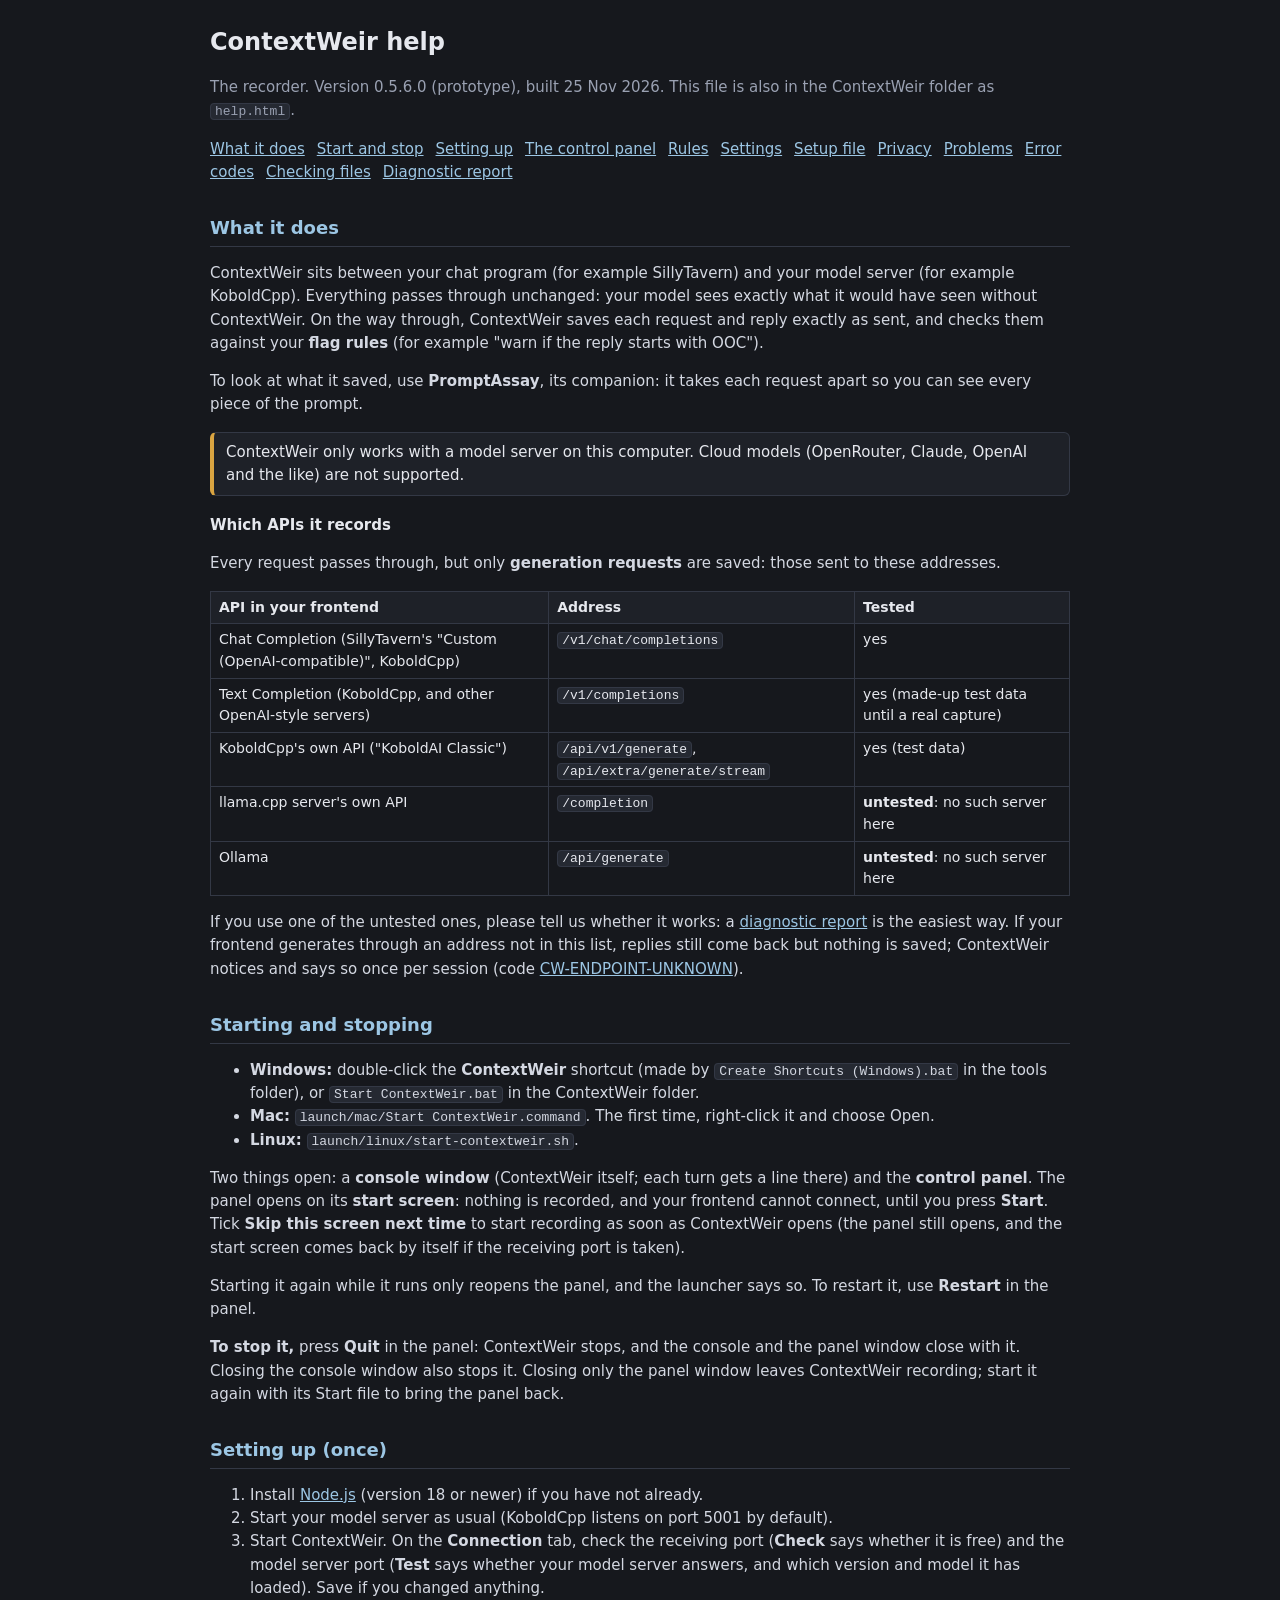
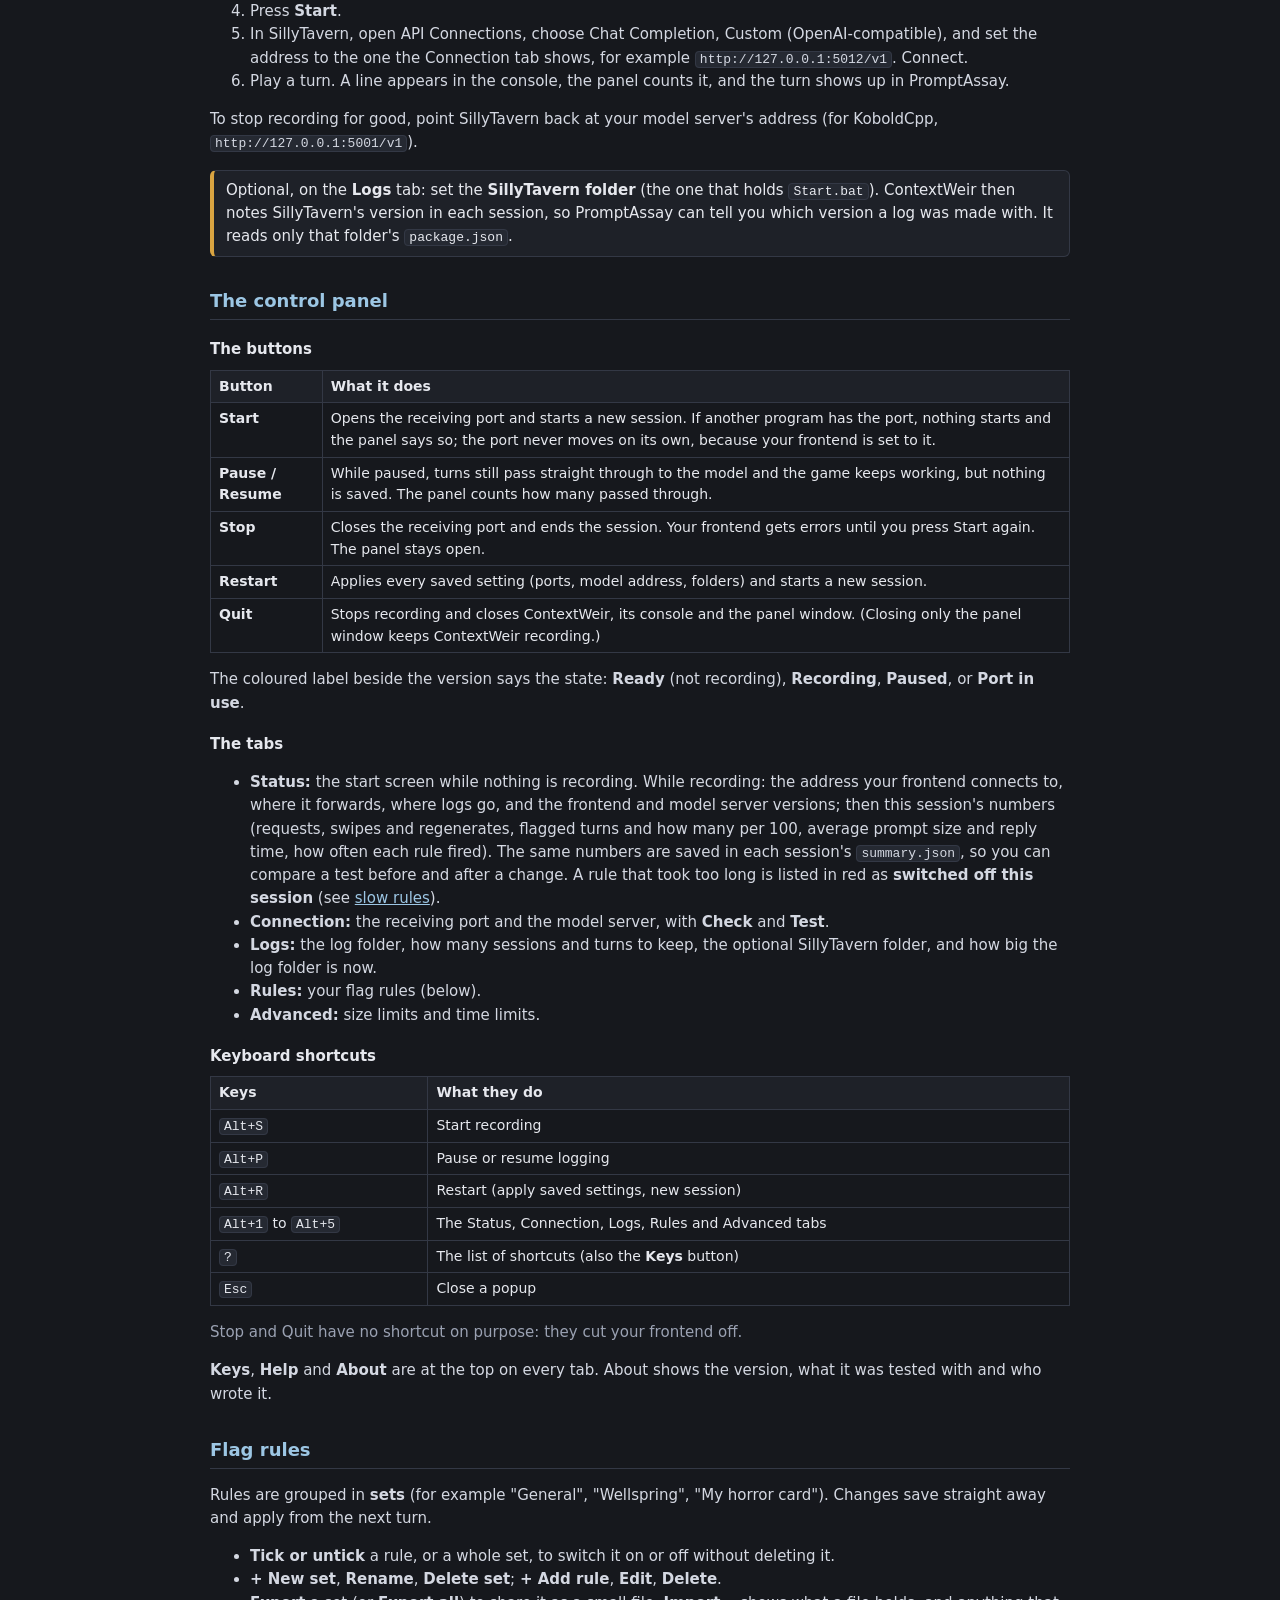
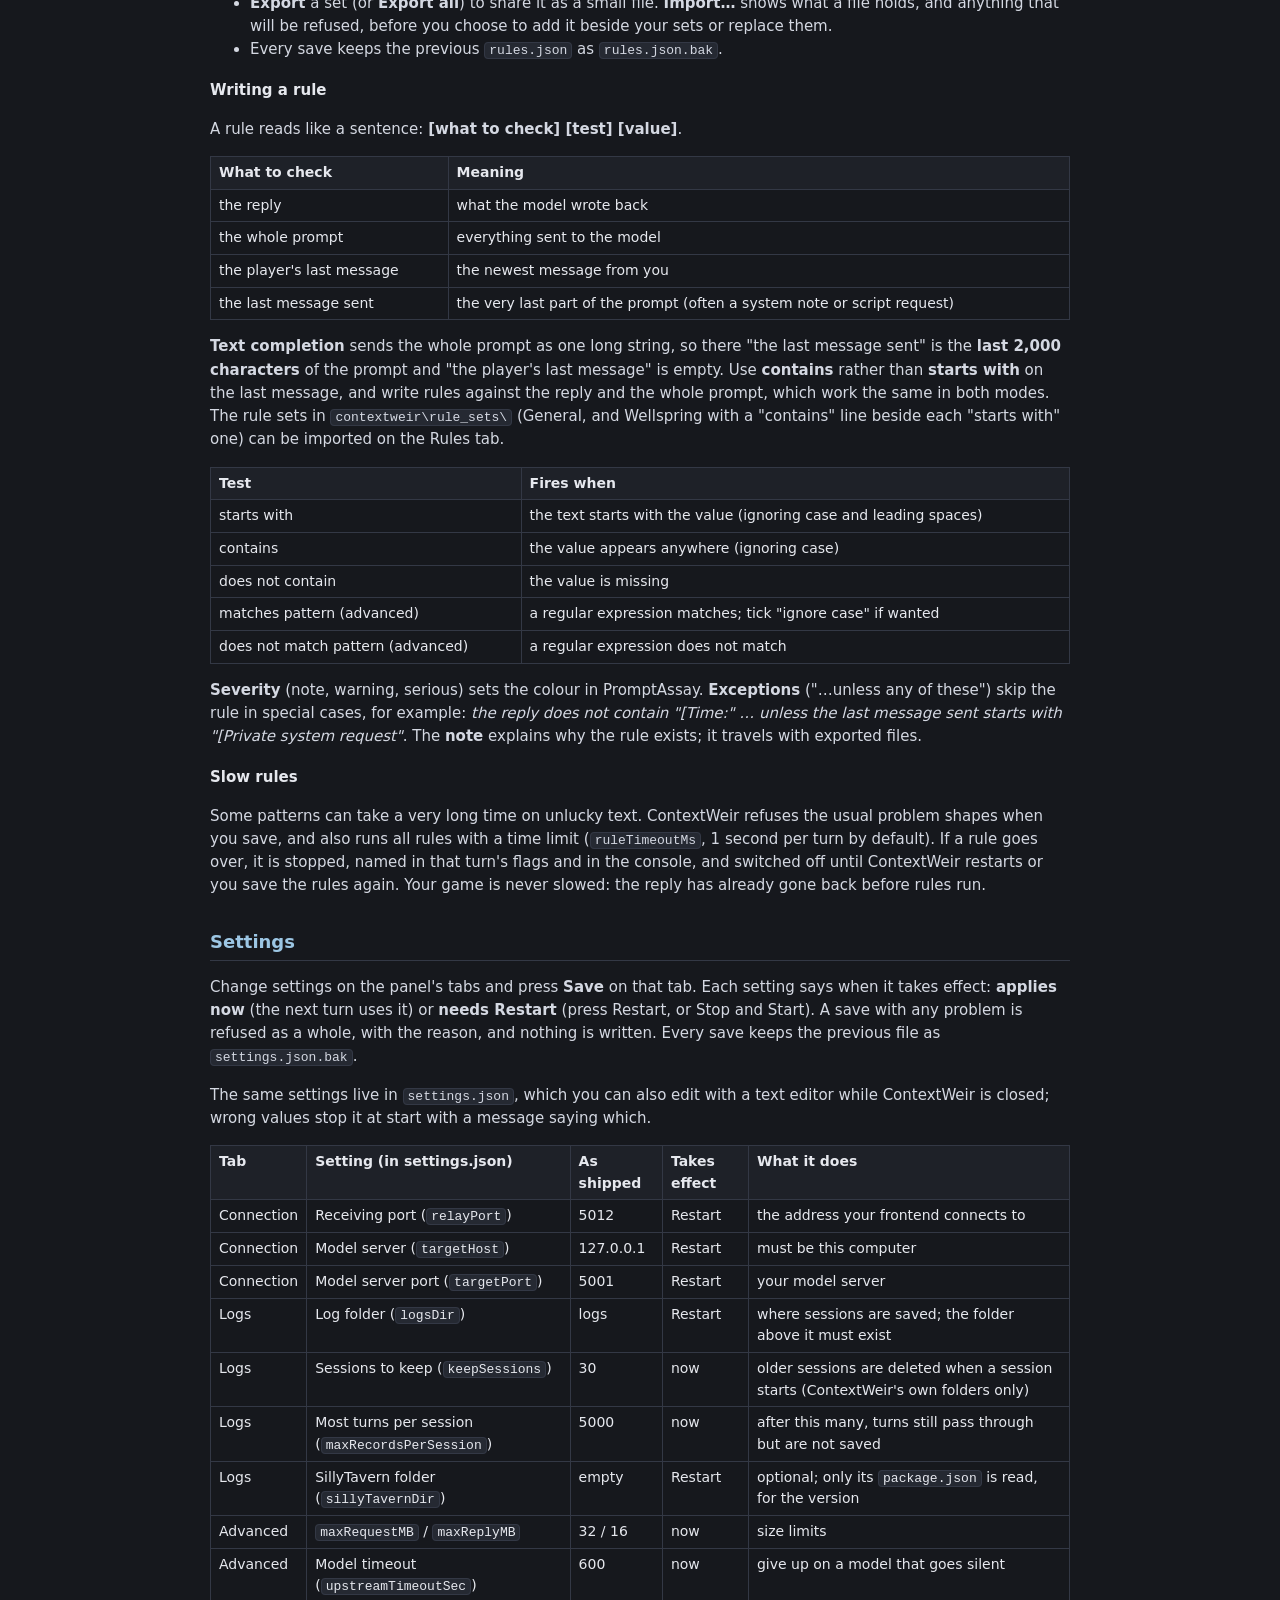
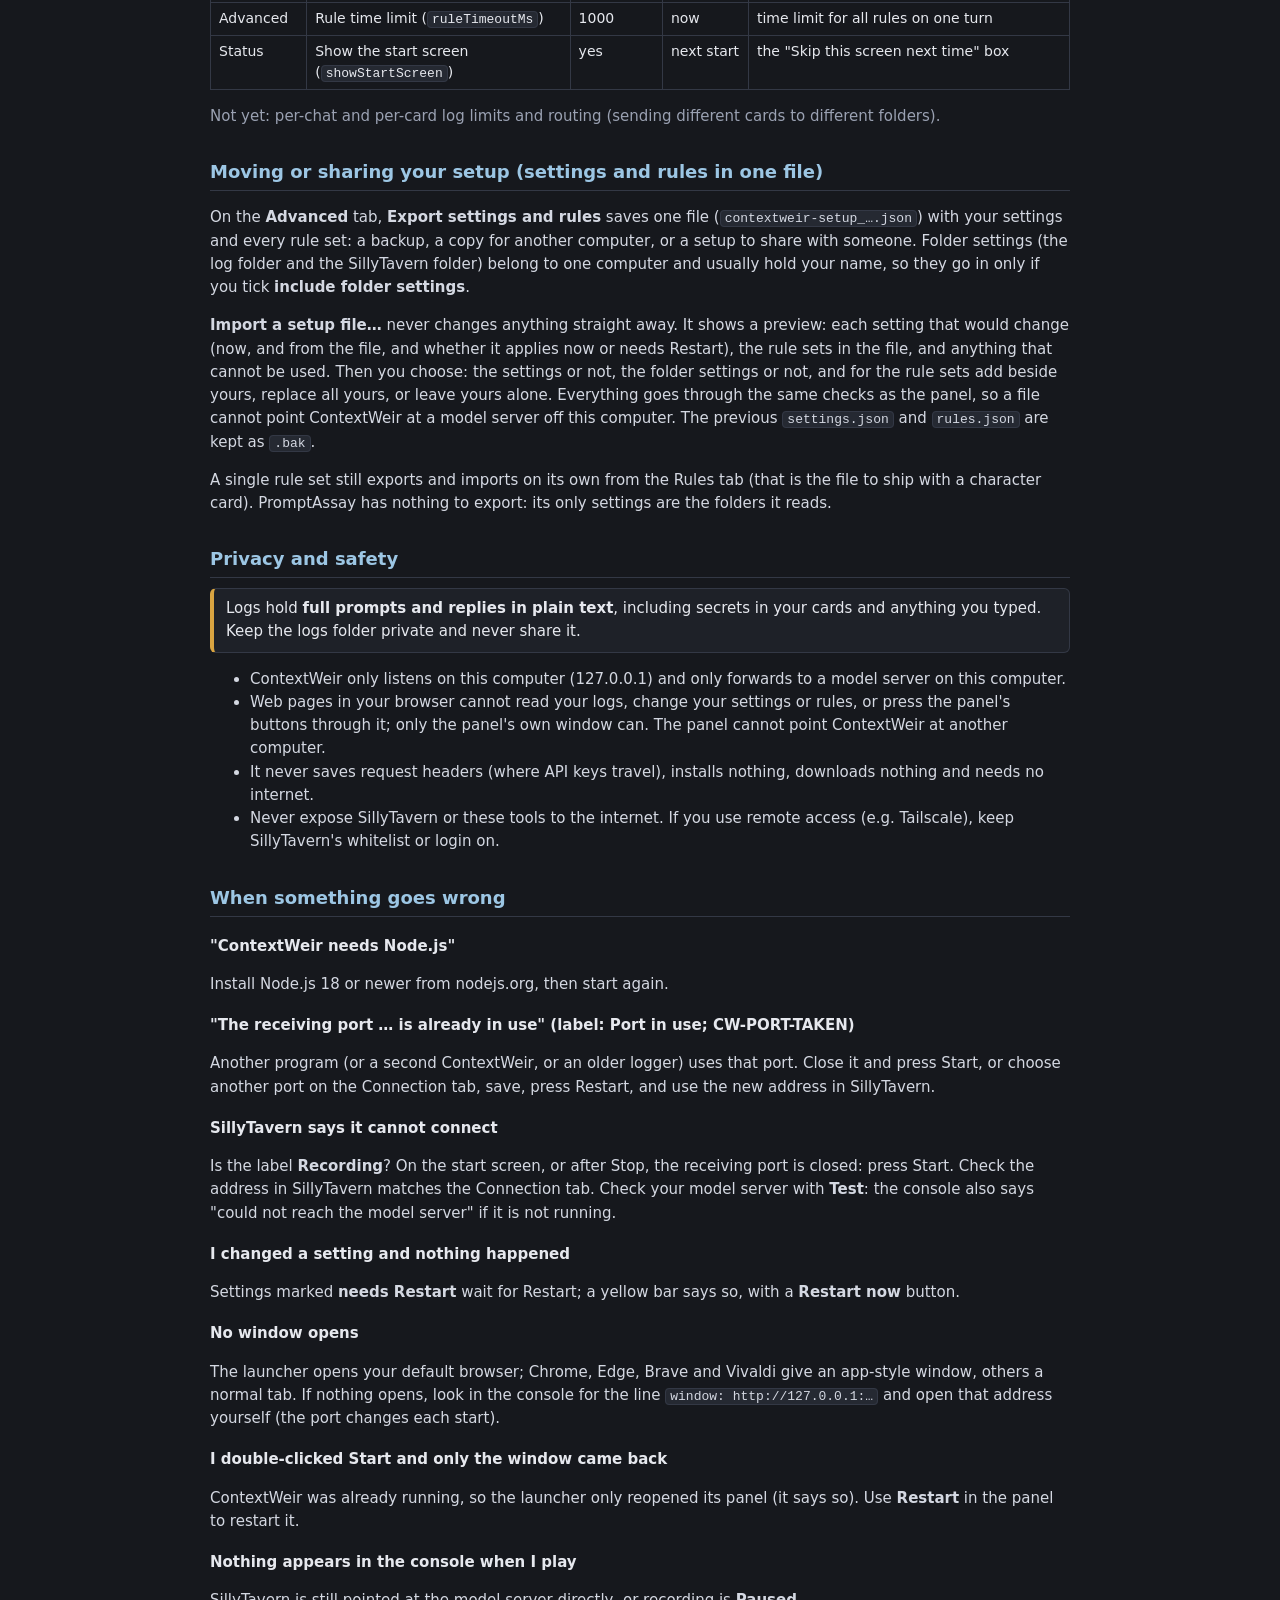
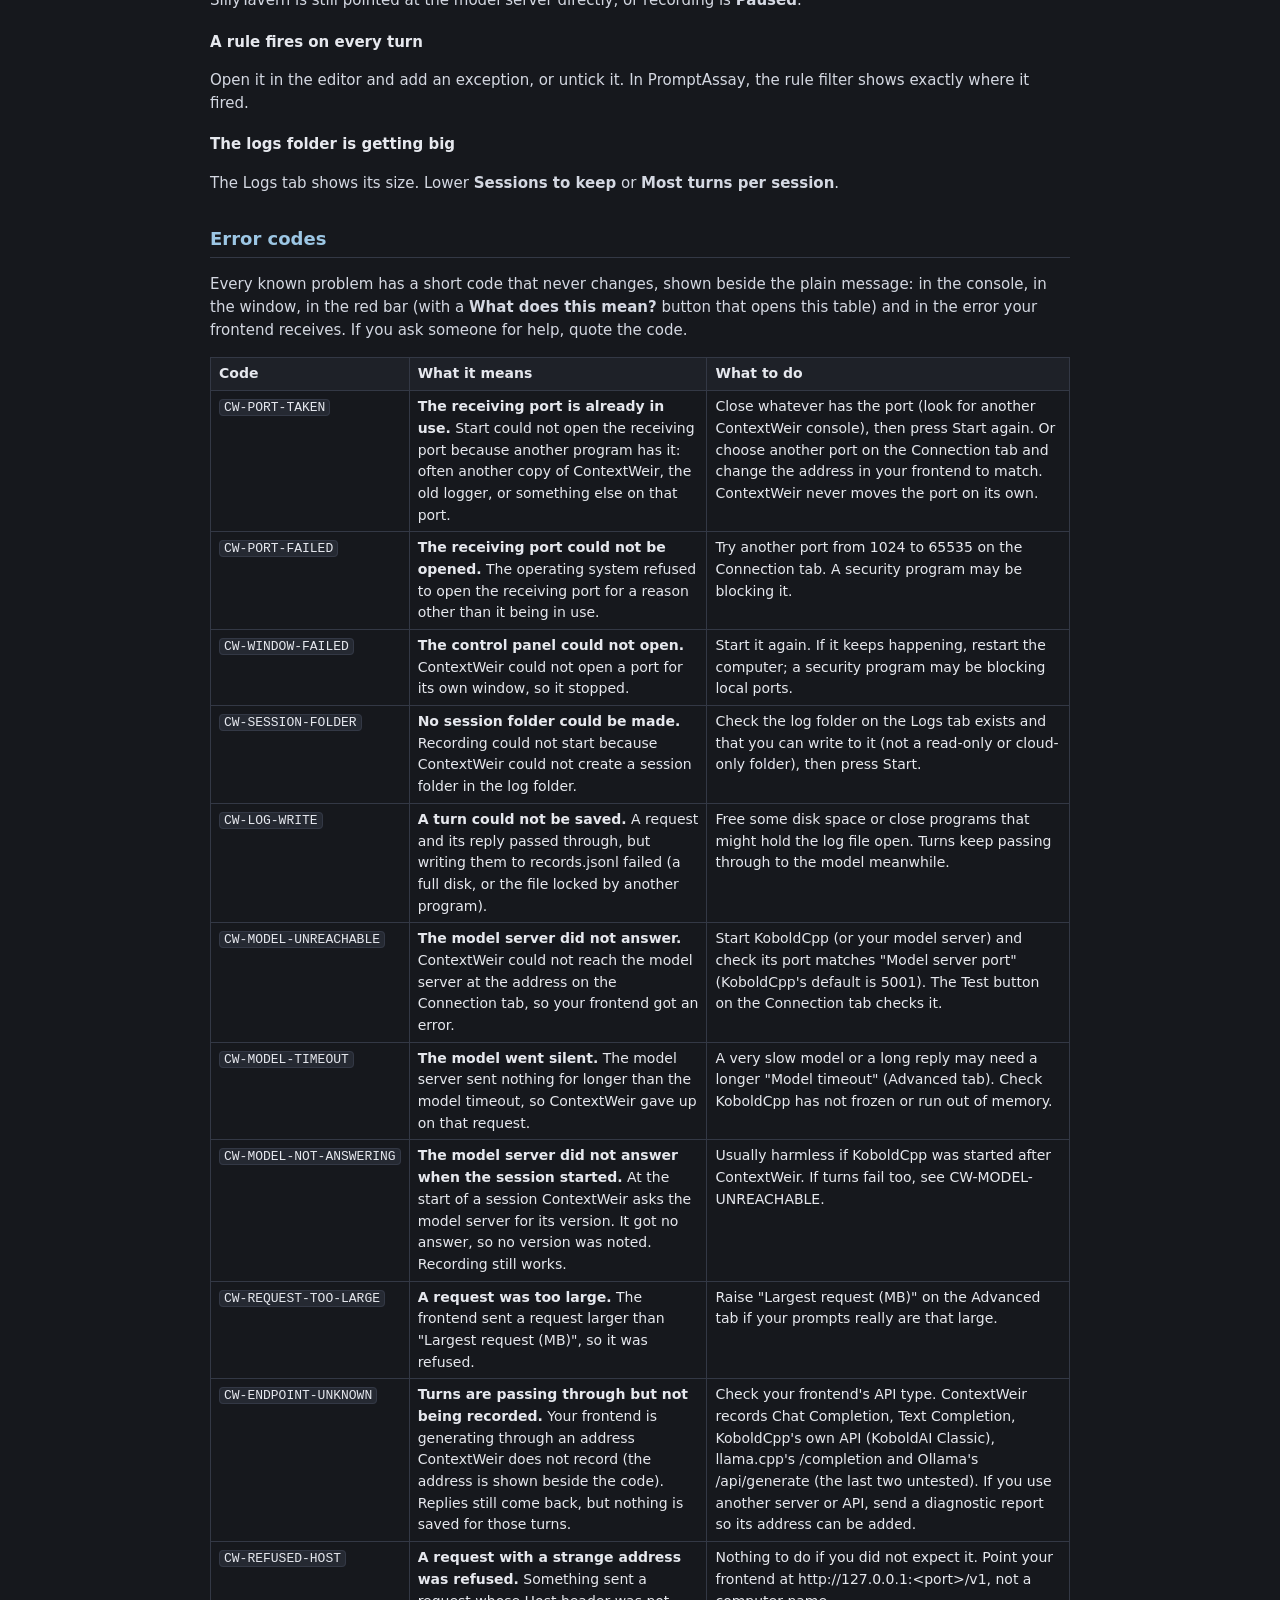
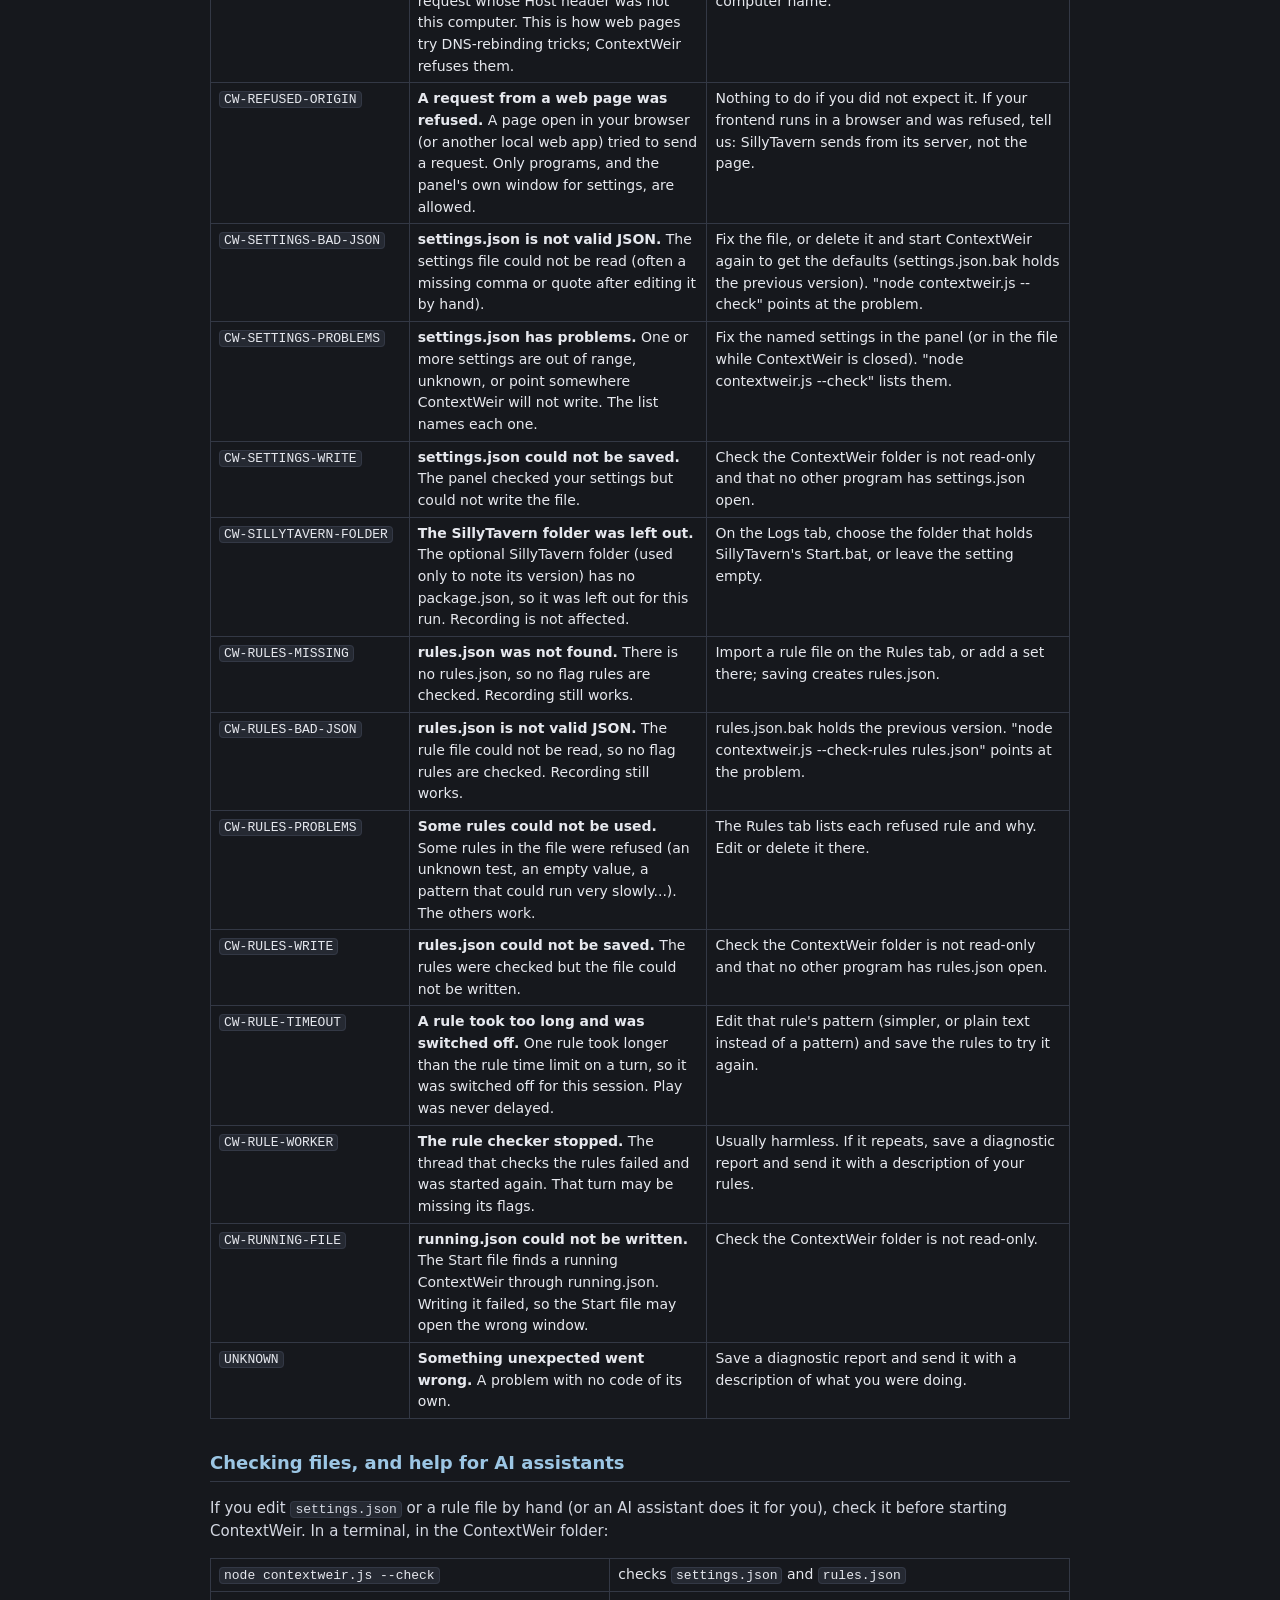
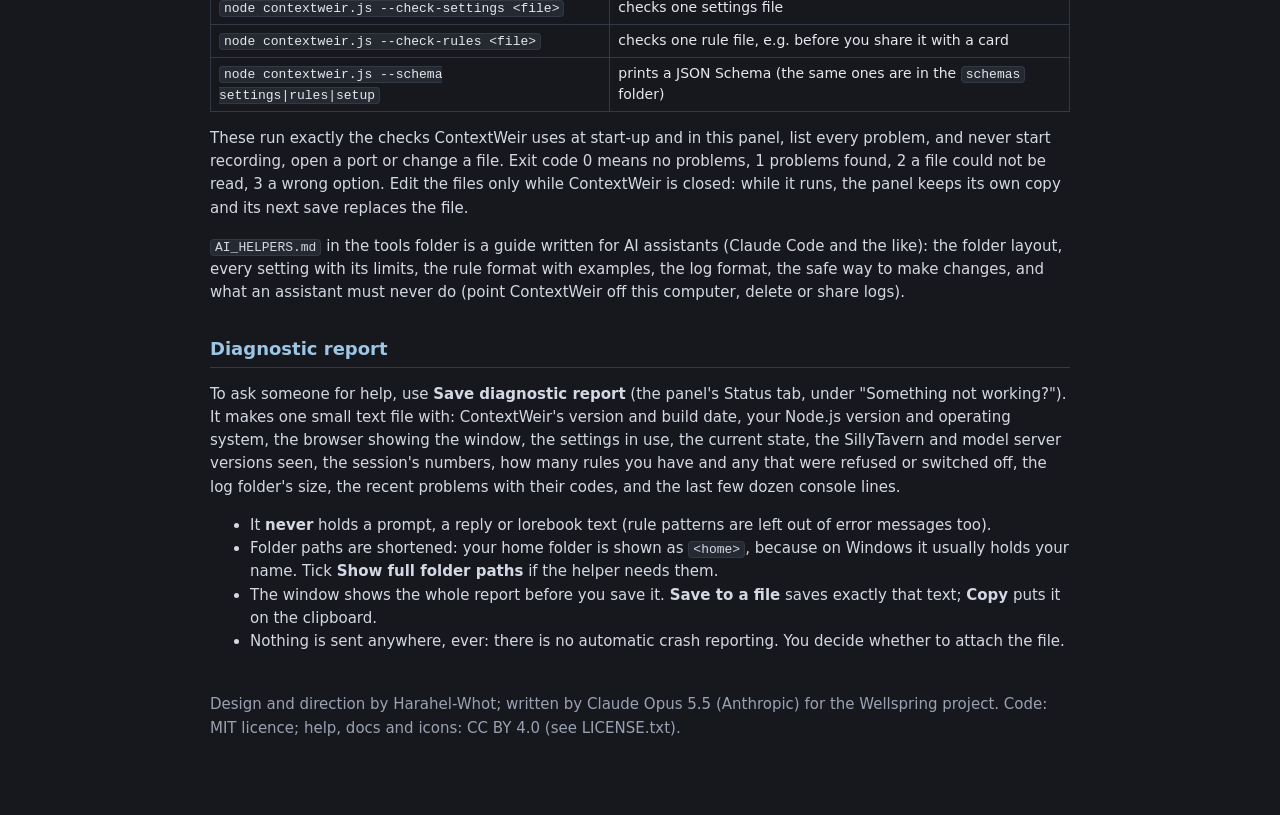
==== contextweir/help.html @ 2c92a7e1 "ContextWeir 0.5.6.0 and PromptAssay 0.4.0.0 First commit of the two local tools for SillyTavern and " ====
<!DOCTYPE html>
<!-- ContextWeir 0.5.6.0, built 25 Nov 2026. Part of the Wellspring tools.
     Directed by Harahel-Whot. Written by Claude Opus 5.5 (Anthropic).
     Licence: CC BY 4.0 (see LICENSE.txt). Source: https://github.com/Harahel-Whot/contextweir -->
<html lang="en">
<head>
<meta charset="utf-8">
<title>ContextWeir help</title>
<style>
  body { margin: 0; background: #16181d; color: #e6e8ee; font: 15px/1.55 system-ui, -apple-system, "Segoe UI", Roboto, sans-serif; }
  main { max-width: 860px; margin: 0 auto; padding: 24px 28px 60px; }
  h1 { font-size: 24px; margin: 0 0 4px; } h2 { font-size: 18px; margin: 30px 0 8px; color: #9cc6e4; border-bottom: 1px solid #333845; padding-bottom: 4px; }
  h3 { font-size: 15px; margin: 18px 0 4px; }
  p, li { color: #d4d8e2; } .muted { color: #9aa1b2; }
  code, kbd { font: 13px ui-monospace, Consolas, monospace; background: #252932; border: 1px solid #333845; border-radius: 4px; padding: 0 4px; }
  table { border-collapse: collapse; width: 100%; margin: 8px 0; font-size: 14px; }
  td, th { border: 1px solid #333845; padding: 5px 8px; text-align: left; vertical-align: top; } th { background: #1e2128; }
  .box { background: #1e2128; border: 1px solid #333845; border-left: 4px solid #d9a441; border-radius: 6px; padding: 8px 12px; margin: 10px 0; }
  nav a { color: #9cc6e4; margin-right: 12px; } a { color: #9cc6e4; }
  table.codes td:first-child { white-space: nowrap; }
  tr:target td { background: #3a3320; }
</style>
</head>
<body>
<main>
<h1>ContextWeir help</h1>
<p class="muted">The recorder. Version 0.5.6.0 (prototype), built 25 Nov 2026. This file is also in the ContextWeir folder as <code>help.html</code>.</p>
<nav><a href="#what">What it does</a><a href="#start">Start and stop</a><a href="#setup">Setting up</a><a href="#panel">The control panel</a><a href="#rules">Rules</a><a href="#settings">Settings</a><a href="#setup-file">Setup file</a><a href="#privacy">Privacy</a><a href="#trouble">Problems</a><a href="#codes">Error codes</a><a href="#checker">Checking files</a><a href="#report">Diagnostic report</a></nav>

<h2 id="what">What it does</h2>
<p>ContextWeir sits between your chat program (for example SillyTavern) and your model server (for example KoboldCpp). Everything passes through unchanged: your model sees exactly what it would have seen without ContextWeir. On the way through, ContextWeir saves each request and reply exactly as sent, and checks them against your <b>flag rules</b> (for example "warn if the reply starts with OOC").</p>
<p>To look at what it saved, use <b>PromptAssay</b>, its companion: it takes each request apart so you can see every piece of the prompt.</p>
<div class="box">ContextWeir only works with a model server on this computer. Cloud models (OpenRouter, Claude, OpenAI and the like) are not supported.</div>
<h3 id="apis">Which APIs it records</h3>
<p>Every request passes through, but only <b>generation requests</b> are saved: those sent to these addresses.</p>
<table>
  <tr><th>API in your frontend</th><th>Address</th><th>Tested</th></tr>
  <tr><td>Chat Completion (SillyTavern's "Custom (OpenAI-compatible)", KoboldCpp)</td><td><code>/v1/chat/completions</code></td><td>yes</td></tr>
  <tr><td>Text Completion (KoboldCpp, and other OpenAI-style servers)</td><td><code>/v1/completions</code></td><td>yes (made-up test data until a real capture)</td></tr>
  <tr><td>KoboldCpp's own API ("KoboldAI Classic")</td><td><code>/api/v1/generate</code>, <code>/api/extra/generate/stream</code></td><td>yes (test data)</td></tr>
  <tr><td>llama.cpp server's own API</td><td><code>/completion</code></td><td><b>untested</b>: no such server here</td></tr>
  <tr><td>Ollama</td><td><code>/api/generate</code></td><td><b>untested</b>: no such server here</td></tr>
</table>
<p>If you use one of the untested ones, please tell us whether it works: a <a href="#report">diagnostic report</a> is the easiest way. If your frontend generates through an address not in this list, replies still come back but nothing is saved; ContextWeir notices and says so once per session (code <a href="#code-CW-ENDPOINT-UNKNOWN">CW-ENDPOINT-UNKNOWN</a>).</p>

<h2 id="start">Starting and stopping</h2>
<ul>
  <li><b>Windows:</b> double-click the <b>ContextWeir</b> shortcut (made by <code>Create Shortcuts (Windows).bat</code> in the tools folder), or <code>Start ContextWeir.bat</code> in the ContextWeir folder.</li>
  <li><b>Mac:</b> <code>launch/mac/Start ContextWeir.command</code>. The first time, right-click it and choose Open.</li>
  <li><b>Linux:</b> <code>launch/linux/start-contextweir.sh</code>.</li>
</ul>
<p>Two things open: a <b>console window</b> (ContextWeir itself; each turn gets a line there) and the <b>control panel</b>. The panel opens on its <b>start screen</b>: nothing is recorded, and your frontend cannot connect, until you press <b>Start</b>. Tick <b>Skip this screen next time</b> to start recording as soon as ContextWeir opens (the panel still opens, and the start screen comes back by itself if the receiving port is taken).</p>
<p>Starting it again while it runs only reopens the panel, and the launcher says so. To restart it, use <b>Restart</b> in the panel.</p>
<p><b>To stop it,</b> press <b>Quit</b> in the panel: ContextWeir stops, and the console and the panel window close with it. Closing the console window also stops it. Closing only the panel window leaves ContextWeir recording; start it again with its Start file to bring the panel back.</p>

<h2 id="setup">Setting up (once)</h2>
<ol>
  <li>Install <a href="https://nodejs.org">Node.js</a> (version 18 or newer) if you have not already.</li>
  <li>Start your model server as usual (KoboldCpp listens on port 5001 by default).</li>
  <li>Start ContextWeir. On the <b>Connection</b> tab, check the receiving port (<b>Check</b> says whether it is free) and the model server port (<b>Test</b> says whether your model server answers, and which version and model it has loaded). Save if you changed anything.</li>
  <li>Press <b>Start</b>.</li>
  <li>In SillyTavern, open API Connections, choose Chat Completion, Custom (OpenAI-compatible), and set the address to the one the Connection tab shows, for example <code>http://127.0.0.1:5012/v1</code>. Connect.</li>
  <li>Play a turn. A line appears in the console, the panel counts it, and the turn shows up in PromptAssay.</li>
</ol>
<p>To stop recording for good, point SillyTavern back at your model server's address (for KoboldCpp, <code>http://127.0.0.1:5001/v1</code>).</p>
<div class="box">Optional, on the <b>Logs</b> tab: set the <b>SillyTavern folder</b> (the one that holds <code>Start.bat</code>). ContextWeir then notes SillyTavern's version in each session, so PromptAssay can tell you which version a log was made with. It reads only that folder's <code>package.json</code>.</div>

<h2 id="panel">The control panel</h2>
<h3>The buttons</h3>
<table>
  <tr><th>Button</th><th>What it does</th></tr>
  <tr><td><b>Start</b></td><td>Opens the receiving port and starts a new session. If another program has the port, nothing starts and the panel says so; the port never moves on its own, because your frontend is set to it.</td></tr>
  <tr><td><b>Pause / Resume</b></td><td>While paused, turns still pass straight through to the model and the game keeps working, but nothing is saved. The panel counts how many passed through.</td></tr>
  <tr><td><b>Stop</b></td><td>Closes the receiving port and ends the session. Your frontend gets errors until you press Start again. The panel stays open.</td></tr>
  <tr><td><b>Restart</b></td><td>Applies every saved setting (ports, model address, folders) and starts a new session.</td></tr>
  <tr><td><b>Quit</b></td><td>Stops recording and closes ContextWeir, its console and the panel window. (Closing only the panel window keeps ContextWeir recording.)</td></tr>
</table>
<p>The coloured label beside the version says the state: <b>Ready</b> (not recording), <b>Recording</b>, <b>Paused</b>, or <b>Port in use</b>.</p>
<h3>The tabs</h3>
<ul>
  <li><b>Status:</b> the start screen while nothing is recording. While recording: the address your frontend connects to, where it forwards, where logs go, and the frontend and model server versions; then this session's numbers (requests, swipes and regenerates, flagged turns and how many per 100, average prompt size and reply time, how often each rule fired). The same numbers are saved in each session's <code>summary.json</code>, so you can compare a test before and after a change. A rule that took too long is listed in red as <b>switched off this session</b> (see <a href="#slow">slow rules</a>).</li>
  <li><b>Connection:</b> the receiving port and the model server, with <b>Check</b> and <b>Test</b>.</li>
  <li><b>Logs:</b> the log folder, how many sessions and turns to keep, the optional SillyTavern folder, and how big the log folder is now.</li>
  <li><b>Rules:</b> your flag rules (below).</li>
  <li><b>Advanced:</b> size limits and time limits.</li>
</ul>
<h3>Keyboard shortcuts</h3>
<table>
  <tr><th>Keys</th><th>What they do</th></tr>
  <tr><td><code>Alt+S</code></td><td>Start recording</td></tr>
  <tr><td><code>Alt+P</code></td><td>Pause or resume logging</td></tr>
  <tr><td><code>Alt+R</code></td><td>Restart (apply saved settings, new session)</td></tr>
  <tr><td><code>Alt+1</code> to <code>Alt+5</code></td><td>The Status, Connection, Logs, Rules and Advanced tabs</td></tr>
  <tr><td><code>?</code></td><td>The list of shortcuts (also the <b>Keys</b> button)</td></tr>
  <tr><td><code>Esc</code></td><td>Close a popup</td></tr>
</table>
<p class="muted">Stop and Quit have no shortcut on purpose: they cut your frontend off.</p>
<p><b>Keys</b>, <b>Help</b> and <b>About</b> are at the top on every tab. About shows the version, what it was tested with and who wrote it.</p>

<h2 id="rules">Flag rules</h2>
<p>Rules are grouped in <b>sets</b> (for example "General", "Wellspring", "My horror card"). Changes save straight away and apply from the next turn.</p>
<ul>
  <li><b>Tick or untick</b> a rule, or a whole set, to switch it on or off without deleting it.</li>
  <li><b>+ New set</b>, <b>Rename</b>, <b>Delete set</b>; <b>+ Add rule</b>, <b>Edit</b>, <b>Delete</b>.</li>
  <li><b>Export</b> a set (or <b>Export all</b>) to share it as a small file. <b>Import…</b> shows what a file holds, and anything that will be refused, before you choose to add it beside your sets or replace them.</li>
  <li>Every save keeps the previous <code>rules.json</code> as <code>rules.json.bak</code>.</li>
</ul>
<h3>Writing a rule</h3>
<p>A rule reads like a sentence: <b>[what to check] [test] [value]</b>.</p>
<table>
  <tr><th>What to check</th><th>Meaning</th></tr>
  <tr><td>the reply</td><td>what the model wrote back</td></tr>
  <tr><td>the whole prompt</td><td>everything sent to the model</td></tr>
  <tr><td>the player's last message</td><td>the newest message from you</td></tr>
  <tr><td>the last message sent</td><td>the very last part of the prompt (often a system note or script request)</td></tr>
</table>
<p><b>Text completion</b> sends the whole prompt as one long string, so there "the last message sent" is the <b>last 2,000 characters</b> of the prompt and "the player's last message" is empty. Use <b>contains</b> rather than <b>starts with</b> on the last message, and write rules against the reply and the whole prompt, which work the same in both modes. The rule sets in <code>contextweir\rule_sets\</code> (General, and Wellspring with a "contains" line beside each "starts with" one) can be imported on the Rules tab.</p>
<table>
  <tr><th>Test</th><th>Fires when</th></tr>
  <tr><td>starts with</td><td>the text starts with the value (ignoring case and leading spaces)</td></tr>
  <tr><td>contains</td><td>the value appears anywhere (ignoring case)</td></tr>
  <tr><td>does not contain</td><td>the value is missing</td></tr>
  <tr><td>matches pattern (advanced)</td><td>a regular expression matches; tick "ignore case" if wanted</td></tr>
  <tr><td>does not match pattern (advanced)</td><td>a regular expression does not match</td></tr>
</table>
<p><b>Severity</b> (note, warning, serious) sets the colour in PromptAssay. <b>Exceptions</b> ("…unless any of these") skip the rule in special cases, for example: <i>the reply does not contain "[Time:" … unless the last message sent starts with "[Private system request"</i>. The <b>note</b> explains why the rule exists; it travels with exported files.</p>
<h3 id="slow">Slow rules</h3>
<p>Some patterns can take a very long time on unlucky text. ContextWeir refuses the usual problem shapes when you save, and also runs all rules with a time limit (<code>ruleTimeoutMs</code>, 1 second per turn by default). If a rule goes over, it is stopped, named in that turn's flags and in the console, and switched off until ContextWeir restarts or you save the rules again. Your game is never slowed: the reply has already gone back before rules run.</p>

<h2 id="settings">Settings</h2>
<p>Change settings on the panel's tabs and press <b>Save</b> on that tab. Each setting says when it takes effect: <b>applies now</b> (the next turn uses it) or <b>needs Restart</b> (press Restart, or Stop and Start). A save with any problem is refused as a whole, with the reason, and nothing is written. Every save keeps the previous file as <code>settings.json.bak</code>.</p>
<p>The same settings live in <code>settings.json</code>, which you can also edit with a text editor while ContextWeir is closed; wrong values stop it at start with a message saying which.</p>
<table>
  <tr><th>Tab</th><th>Setting (in settings.json)</th><th>As shipped</th><th>Takes effect</th><th>What it does</th></tr>
  <tr><td>Connection</td><td>Receiving port (<code>relayPort</code>)</td><td>5012</td><td>Restart</td><td>the address your frontend connects to</td></tr>
  <tr><td>Connection</td><td>Model server (<code>targetHost</code>)</td><td>127.0.0.1</td><td>Restart</td><td>must be this computer</td></tr>
  <tr><td>Connection</td><td>Model server port (<code>targetPort</code>)</td><td>5001</td><td>Restart</td><td>your model server</td></tr>
  <tr><td>Logs</td><td>Log folder (<code>logsDir</code>)</td><td>logs</td><td>Restart</td><td>where sessions are saved; the folder above it must exist</td></tr>
  <tr><td>Logs</td><td>Sessions to keep (<code>keepSessions</code>)</td><td>30</td><td>now</td><td>older sessions are deleted when a session starts (ContextWeir's own folders only)</td></tr>
  <tr><td>Logs</td><td>Most turns per session (<code>maxRecordsPerSession</code>)</td><td>5000</td><td>now</td><td>after this many, turns still pass through but are not saved</td></tr>
  <tr><td>Logs</td><td>SillyTavern folder (<code>sillyTavernDir</code>)</td><td>empty</td><td>Restart</td><td>optional; only its <code>package.json</code> is read, for the version</td></tr>
  <tr><td>Advanced</td><td><code>maxRequestMB</code> / <code>maxReplyMB</code></td><td>32 / 16</td><td>now</td><td>size limits</td></tr>
  <tr><td>Advanced</td><td>Model timeout (<code>upstreamTimeoutSec</code>)</td><td>600</td><td>now</td><td>give up on a model that goes silent</td></tr>
  <tr><td>Advanced</td><td>Rule time limit (<code>ruleTimeoutMs</code>)</td><td>1000</td><td>now</td><td>time limit for all rules on one turn</td></tr>
  <tr><td>Status</td><td>Show the start screen (<code>showStartScreen</code>)</td><td>yes</td><td>next start</td><td>the "Skip this screen next time" box</td></tr>
</table>
<p class="muted">Not yet: per-chat and per-card log limits and routing (sending different cards to different folders).</p>

<h2 id="setup-file">Moving or sharing your setup (settings and rules in one file)</h2>
<p>On the <b>Advanced</b> tab, <b>Export settings and rules</b> saves one file (<code>contextweir-setup_….json</code>) with your settings and every rule set: a backup, a copy for another computer, or a setup to share with someone. Folder settings (the log folder and the SillyTavern folder) belong to one computer and usually hold your name, so they go in only if you tick <b>include folder settings</b>.</p>
<p><b>Import a setup file…</b> never changes anything straight away. It shows a preview: each setting that would change (now, and from the file, and whether it applies now or needs Restart), the rule sets in the file, and anything that cannot be used. Then you choose: the settings or not, the folder settings or not, and for the rule sets add beside yours, replace all yours, or leave yours alone. Everything goes through the same checks as the panel, so a file cannot point ContextWeir at a model server off this computer. The previous <code>settings.json</code> and <code>rules.json</code> are kept as <code>.bak</code>.</p>
<p>A single rule set still exports and imports on its own from the Rules tab (that is the file to ship with a character card). PromptAssay has nothing to export: its only settings are the folders it reads.</p>

<h2 id="privacy">Privacy and safety</h2>
<div class="box">Logs hold <b>full prompts and replies in plain text</b>, including secrets in your cards and anything you typed. Keep the logs folder private and never share it.</div>
<ul>
  <li>ContextWeir only listens on this computer (127.0.0.1) and only forwards to a model server on this computer.</li>
  <li>Web pages in your browser cannot read your logs, change your settings or rules, or press the panel's buttons through it; only the panel's own window can. The panel cannot point ContextWeir at another computer.</li>
  <li>It never saves request headers (where API keys travel), installs nothing, downloads nothing and needs no internet.</li>
  <li>Never expose SillyTavern or these tools to the internet. If you use remote access (e.g. Tailscale), keep SillyTavern's whitelist or login on.</li>
</ul>

<h2 id="trouble">When something goes wrong</h2>
<h3>"ContextWeir needs Node.js"</h3><p>Install Node.js 18 or newer from nodejs.org, then start again.</p>
<h3>"The receiving port … is already in use" (label: Port in use; CW-PORT-TAKEN)</h3><p>Another program (or a second ContextWeir, or an older logger) uses that port. Close it and press Start, or choose another port on the Connection tab, save, press Restart, and use the new address in SillyTavern.</p>
<h3>SillyTavern says it cannot connect</h3><p>Is the label <b>Recording</b>? On the start screen, or after Stop, the receiving port is closed: press Start. Check the address in SillyTavern matches the Connection tab. Check your model server with <b>Test</b>: the console also says "could not reach the model server" if it is not running.</p>
<h3>I changed a setting and nothing happened</h3><p>Settings marked <b>needs Restart</b> wait for Restart; a yellow bar says so, with a <b>Restart now</b> button.</p>
<h3>No window opens</h3><p>The launcher opens your default browser; Chrome, Edge, Brave and Vivaldi give an app-style window, others a normal tab. If nothing opens, look in the console for the line <code>window: http://127.0.0.1:…</code> and open that address yourself (the port changes each start).</p>
<h3>I double-clicked Start and only the window came back</h3><p>ContextWeir was already running, so the launcher only reopened its panel (it says so). Use <b>Restart</b> in the panel to restart it.</p>
<h3>Nothing appears in the console when I play</h3><p>SillyTavern is still pointed at the model server directly, or recording is <b>Paused</b>.</p>
<h3>A rule fires on every turn</h3><p>Open it in the editor and add an exception, or untick it. In PromptAssay, the rule filter shows exactly where it fired.</p>
<h3>The logs folder is getting big</h3><p>The Logs tab shows its size. Lower <b>Sessions to keep</b> or <b>Most turns per session</b>.</p>

<h2 id="codes">Error codes</h2>
<p>Every known problem has a short code that never changes, shown beside the plain message: in the console, in the window, in the red bar (with a <b>What does this mean?</b> button that opens this table) and in the error your frontend receives. If you ask someone for help, quote the code.</p>
<!-- ERROR CODES START (made by dev/errors_to_help.js from lib/error_codes.js: edit that file, not this table) -->
<table class="codes">
<tr><th>Code</th><th>What it means</th><th>What to do</th></tr>
<tr id="CW-PORT-TAKEN"><td><code>CW-PORT-TAKEN</code></td><td><b>The receiving port is already in use.</b> Start could not open the receiving port because another program has it: often another copy of ContextWeir, the old logger, or something else on that port.</td><td>Close whatever has the port (look for another ContextWeir console), then press Start again. Or choose another port on the Connection tab and change the address in your frontend to match. ContextWeir never moves the port on its own.</td></tr>
<tr id="CW-PORT-FAILED"><td><code>CW-PORT-FAILED</code></td><td><b>The receiving port could not be opened.</b> The operating system refused to open the receiving port for a reason other than it being in use.</td><td>Try another port from 1024 to 65535 on the Connection tab. A security program may be blocking it.</td></tr>
<tr id="CW-WINDOW-FAILED"><td><code>CW-WINDOW-FAILED</code></td><td><b>The control panel could not open.</b> ContextWeir could not open a port for its own window, so it stopped.</td><td>Start it again. If it keeps happening, restart the computer; a security program may be blocking local ports.</td></tr>
<tr id="CW-SESSION-FOLDER"><td><code>CW-SESSION-FOLDER</code></td><td><b>No session folder could be made.</b> Recording could not start because ContextWeir could not create a session folder in the log folder.</td><td>Check the log folder on the Logs tab exists and that you can write to it (not a read-only or cloud-only folder), then press Start.</td></tr>
<tr id="CW-LOG-WRITE"><td><code>CW-LOG-WRITE</code></td><td><b>A turn could not be saved.</b> A request and its reply passed through, but writing them to records.jsonl failed (a full disk, or the file locked by another program).</td><td>Free some disk space or close programs that might hold the log file open. Turns keep passing through to the model meanwhile.</td></tr>
<tr id="CW-MODEL-UNREACHABLE"><td><code>CW-MODEL-UNREACHABLE</code></td><td><b>The model server did not answer.</b> ContextWeir could not reach the model server at the address on the Connection tab, so your frontend got an error.</td><td>Start KoboldCpp (or your model server) and check its port matches "Model server port" (KoboldCpp's default is 5001). The Test button on the Connection tab checks it.</td></tr>
<tr id="CW-MODEL-TIMEOUT"><td><code>CW-MODEL-TIMEOUT</code></td><td><b>The model went silent.</b> The model server sent nothing for longer than the model timeout, so ContextWeir gave up on that request.</td><td>A very slow model or a long reply may need a longer "Model timeout" (Advanced tab). Check KoboldCpp has not frozen or run out of memory.</td></tr>
<tr id="CW-MODEL-NOT-ANSWERING"><td><code>CW-MODEL-NOT-ANSWERING</code></td><td><b>The model server did not answer when the session started.</b> At the start of a session ContextWeir asks the model server for its version. It got no answer, so no version was noted. Recording still works.</td><td>Usually harmless if KoboldCpp was started after ContextWeir. If turns fail too, see CW-MODEL-UNREACHABLE.</td></tr>
<tr id="CW-REQUEST-TOO-LARGE"><td><code>CW-REQUEST-TOO-LARGE</code></td><td><b>A request was too large.</b> The frontend sent a request larger than "Largest request (MB)", so it was refused.</td><td>Raise "Largest request (MB)" on the Advanced tab if your prompts really are that large.</td></tr>
<tr id="CW-ENDPOINT-UNKNOWN"><td><code>CW-ENDPOINT-UNKNOWN</code></td><td><b>Turns are passing through but not being recorded.</b> Your frontend is generating through an address ContextWeir does not record (the address is shown beside the code). Replies still come back, but nothing is saved for those turns.</td><td>Check your frontend's API type. ContextWeir records Chat Completion, Text Completion, KoboldCpp's own API (KoboldAI Classic), llama.cpp's /completion and Ollama's /api/generate (the last two untested). If you use another server or API, send a diagnostic report so its address can be added.</td></tr>
<tr id="CW-REFUSED-HOST"><td><code>CW-REFUSED-HOST</code></td><td><b>A request with a strange address was refused.</b> Something sent a request whose Host header was not this computer. This is how web pages try DNS-rebinding tricks; ContextWeir refuses them.</td><td>Nothing to do if you did not expect it. Point your frontend at http://127.0.0.1:&lt;port&gt;/v1, not a computer name.</td></tr>
<tr id="CW-REFUSED-ORIGIN"><td><code>CW-REFUSED-ORIGIN</code></td><td><b>A request from a web page was refused.</b> A page open in your browser (or another local web app) tried to send a request. Only programs, and the panel's own window for settings, are allowed.</td><td>Nothing to do if you did not expect it. If your frontend runs in a browser and was refused, tell us: SillyTavern sends from its server, not the page.</td></tr>
<tr id="CW-SETTINGS-BAD-JSON"><td><code>CW-SETTINGS-BAD-JSON</code></td><td><b>settings.json is not valid JSON.</b> The settings file could not be read (often a missing comma or quote after editing it by hand).</td><td>Fix the file, or delete it and start ContextWeir again to get the defaults (settings.json.bak holds the previous version). "node contextweir.js --check" points at the problem.</td></tr>
<tr id="CW-SETTINGS-PROBLEMS"><td><code>CW-SETTINGS-PROBLEMS</code></td><td><b>settings.json has problems.</b> One or more settings are out of range, unknown, or point somewhere ContextWeir will not write. The list names each one.</td><td>Fix the named settings in the panel (or in the file while ContextWeir is closed). "node contextweir.js --check" lists them.</td></tr>
<tr id="CW-SETTINGS-WRITE"><td><code>CW-SETTINGS-WRITE</code></td><td><b>settings.json could not be saved.</b> The panel checked your settings but could not write the file.</td><td>Check the ContextWeir folder is not read-only and that no other program has settings.json open.</td></tr>
<tr id="CW-SILLYTAVERN-FOLDER"><td><code>CW-SILLYTAVERN-FOLDER</code></td><td><b>The SillyTavern folder was left out.</b> The optional SillyTavern folder (used only to note its version) has no package.json, so it was left out for this run. Recording is not affected.</td><td>On the Logs tab, choose the folder that holds SillyTavern's Start.bat, or leave the setting empty.</td></tr>
<tr id="CW-RULES-MISSING"><td><code>CW-RULES-MISSING</code></td><td><b>rules.json was not found.</b> There is no rules.json, so no flag rules are checked. Recording still works.</td><td>Import a rule file on the Rules tab, or add a set there; saving creates rules.json.</td></tr>
<tr id="CW-RULES-BAD-JSON"><td><code>CW-RULES-BAD-JSON</code></td><td><b>rules.json is not valid JSON.</b> The rule file could not be read, so no flag rules are checked. Recording still works.</td><td>rules.json.bak holds the previous version. "node contextweir.js --check-rules rules.json" points at the problem.</td></tr>
<tr id="CW-RULES-PROBLEMS"><td><code>CW-RULES-PROBLEMS</code></td><td><b>Some rules could not be used.</b> Some rules in the file were refused (an unknown test, an empty value, a pattern that could run very slowly...). The others work.</td><td>The Rules tab lists each refused rule and why. Edit or delete it there.</td></tr>
<tr id="CW-RULES-WRITE"><td><code>CW-RULES-WRITE</code></td><td><b>rules.json could not be saved.</b> The rules were checked but the file could not be written.</td><td>Check the ContextWeir folder is not read-only and that no other program has rules.json open.</td></tr>
<tr id="CW-RULE-TIMEOUT"><td><code>CW-RULE-TIMEOUT</code></td><td><b>A rule took too long and was switched off.</b> One rule took longer than the rule time limit on a turn, so it was switched off for this session. Play was never delayed.</td><td>Edit that rule's pattern (simpler, or plain text instead of a pattern) and save the rules to try it again.</td></tr>
<tr id="CW-RULE-WORKER"><td><code>CW-RULE-WORKER</code></td><td><b>The rule checker stopped.</b> The thread that checks the rules failed and was started again. That turn may be missing its flags.</td><td>Usually harmless. If it repeats, save a diagnostic report and send it with a description of your rules.</td></tr>
<tr id="CW-RUNNING-FILE"><td><code>CW-RUNNING-FILE</code></td><td><b>running.json could not be written.</b> The Start file finds a running ContextWeir through running.json. Writing it failed, so the Start file may open the wrong window.</td><td>Check the ContextWeir folder is not read-only.</td></tr>
<tr id="UNKNOWN"><td><code>UNKNOWN</code></td><td><b>Something unexpected went wrong.</b> A problem with no code of its own.</td><td>Save a diagnostic report and send it with a description of what you were doing.</td></tr>
</table>
<!-- ERROR CODES END -->

<h2 id="checker">Checking files, and help for AI assistants</h2>
<p>If you edit <code>settings.json</code> or a rule file by hand (or an AI assistant does it for you), check it before starting ContextWeir. In a terminal, in the ContextWeir folder:</p>
<table>
<tr><td><code>node contextweir.js --check</code></td><td>checks <code>settings.json</code> and <code>rules.json</code></td></tr>
<tr><td><code>node contextweir.js --check-settings &lt;file&gt;</code></td><td>checks one settings file</td></tr>
<tr><td><code>node contextweir.js --check-rules &lt;file&gt;</code></td><td>checks one rule file, e.g. before you share it with a card</td></tr>
<tr><td><code>node contextweir.js --schema settings|rules|setup</code></td><td>prints a JSON Schema (the same ones are in the <code>schemas</code> folder)</td></tr>
</table>
<p>These run exactly the checks ContextWeir uses at start-up and in this panel, list every problem, and never start recording, open a port or change a file. Exit code 0 means no problems, 1 problems found, 2 a file could not be read, 3 a wrong option. Edit the files only while ContextWeir is closed: while it runs, the panel keeps its own copy and its next save replaces the file.</p>
<p><code>AI_HELPERS.md</code> in the tools folder is a guide written for AI assistants (Claude Code and the like): the folder layout, every setting with its limits, the rule format with examples, the log format, the safe way to make changes, and what an assistant must never do (point ContextWeir off this computer, delete or share logs).</p>

<h2 id="report">Diagnostic report</h2>
<p>To ask someone for help, use <b>Save diagnostic report</b> (the panel's Status tab, under "Something not working?"). It makes one small text file with: ContextWeir's version and build date, your Node.js version and operating system, the browser showing the window, the settings in use, the current state, the SillyTavern and model server versions seen, the session's numbers, how many rules you have and any that were refused or switched off, the log folder's size, the recent problems with their codes, and the last few dozen console lines.</p>
<ul>
  <li>It <b>never</b> holds a prompt, a reply or lorebook text (rule patterns are left out of error messages too).</li>
  <li>Folder paths are shortened: your home folder is shown as <code>&lt;home&gt;</code>, because on Windows it usually holds your name. Tick <b>Show full folder paths</b> if the helper needs them.</li>
  <li>The window shows the whole report before you save it. <b>Save to a file</b> saves exactly that text; <b>Copy</b> puts it on the clipboard.</li>
  <li>Nothing is sent anywhere, ever: there is no automatic crash reporting. You decide whether to attach the file.</li>
</ul>

<p class="muted" style="margin-top:40px">Design and direction by Harahel-Whot; written by Claude Opus 5.5 (Anthropic) for the Wellspring project. Code: MIT licence; help, docs and icons: CC BY 4.0 (see LICENSE.txt).</p>
</main>
</body>
</html>
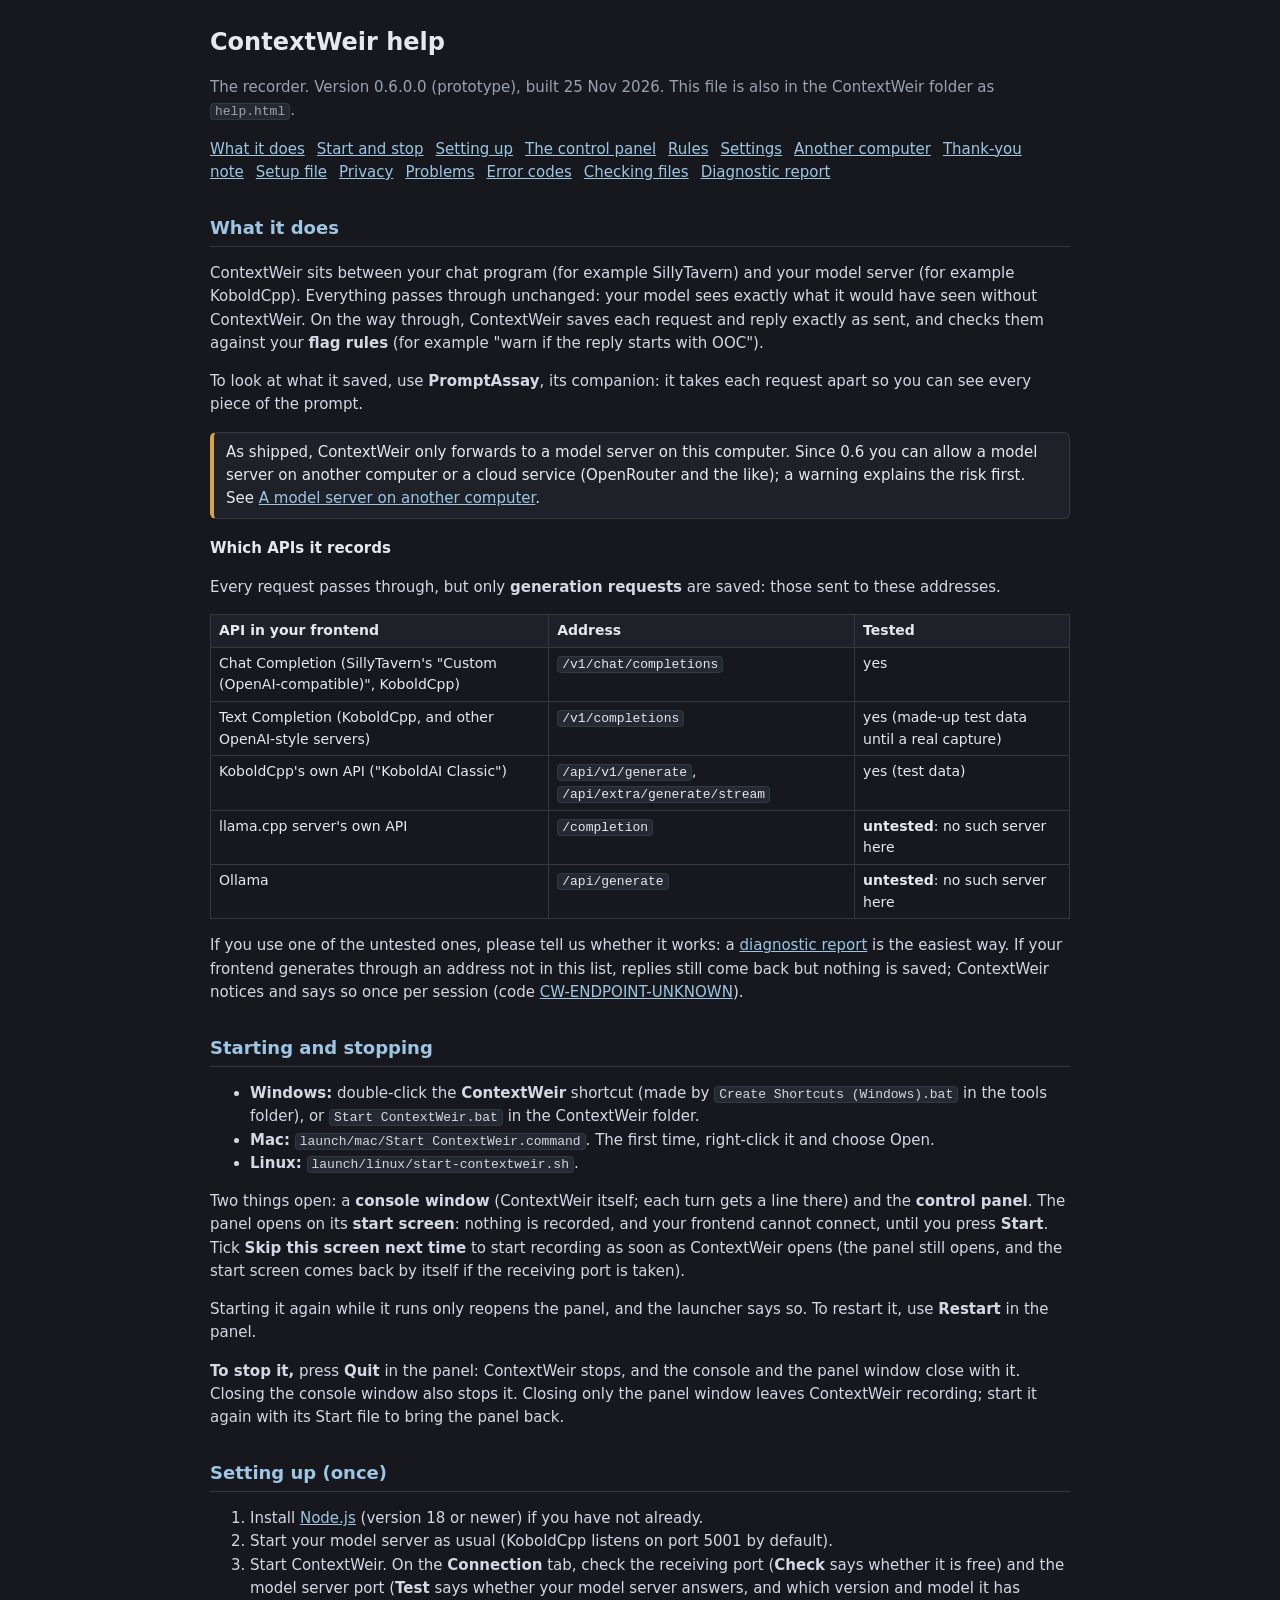
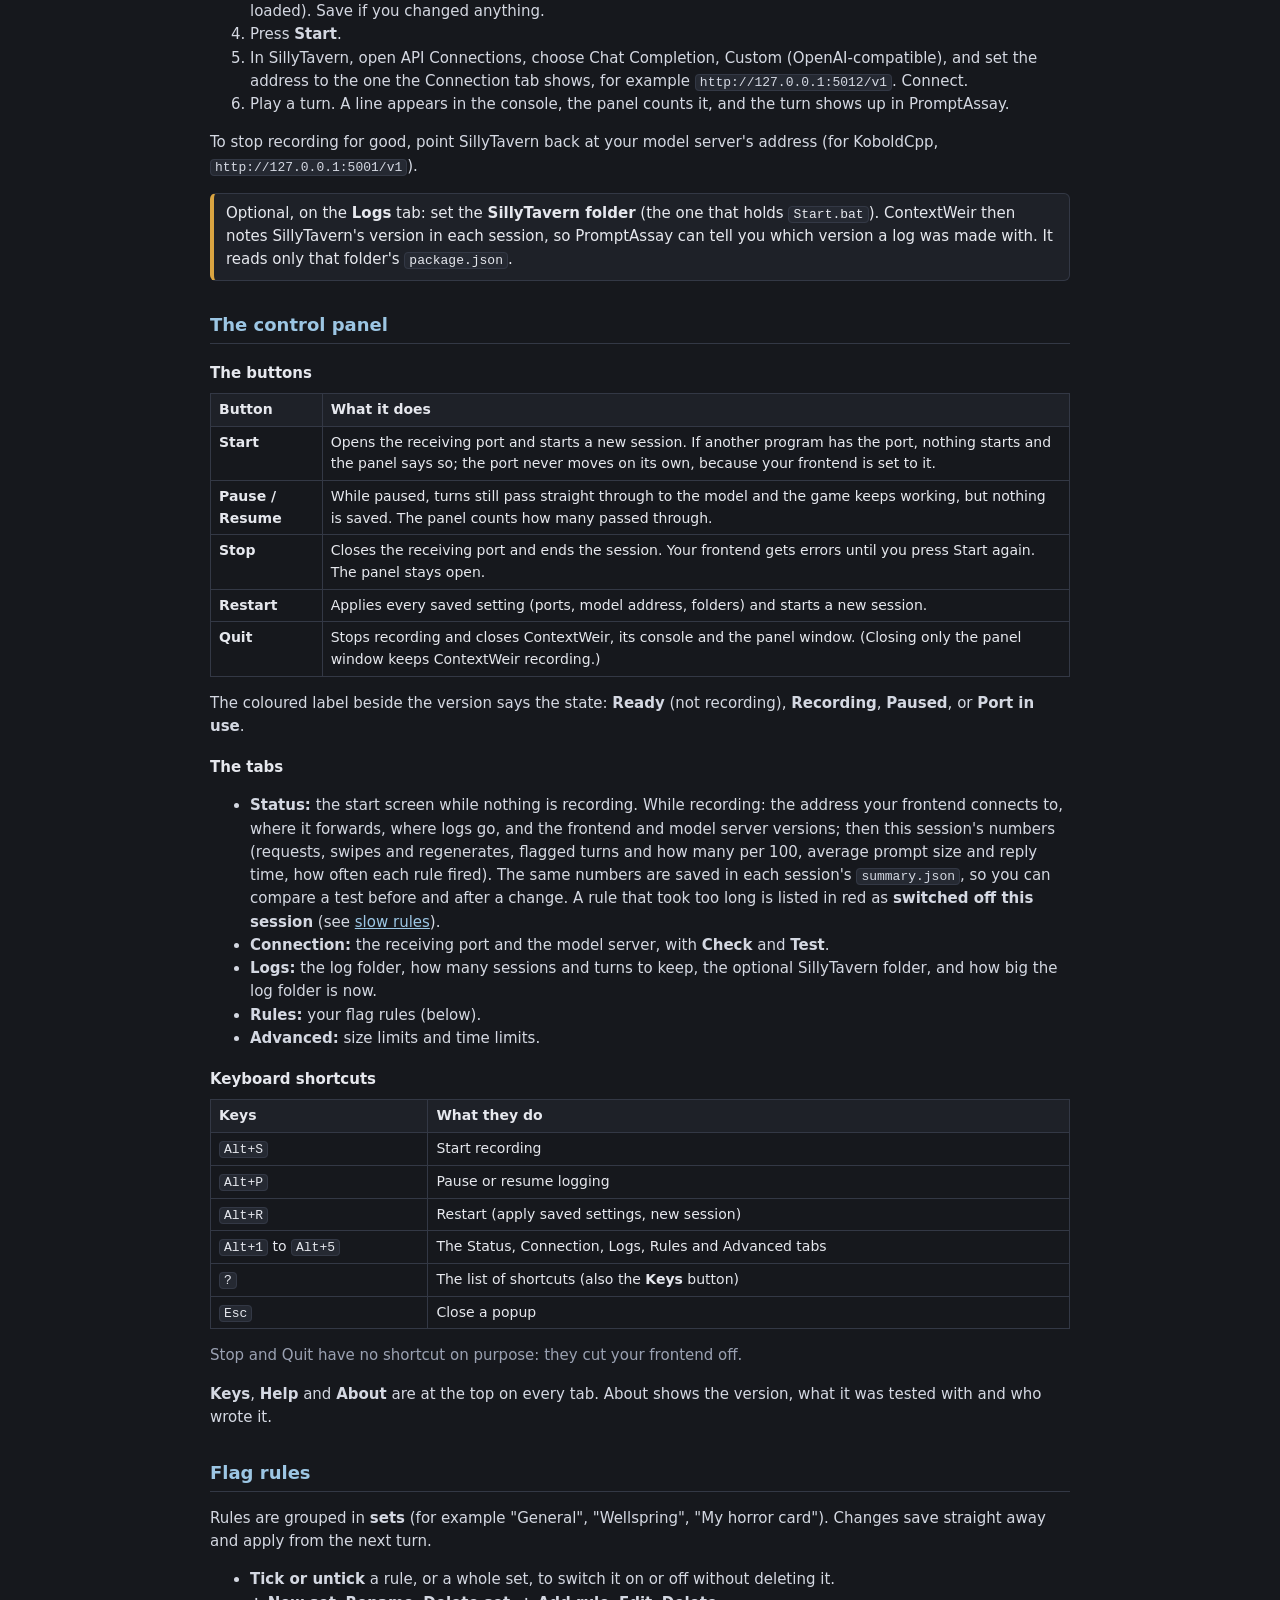
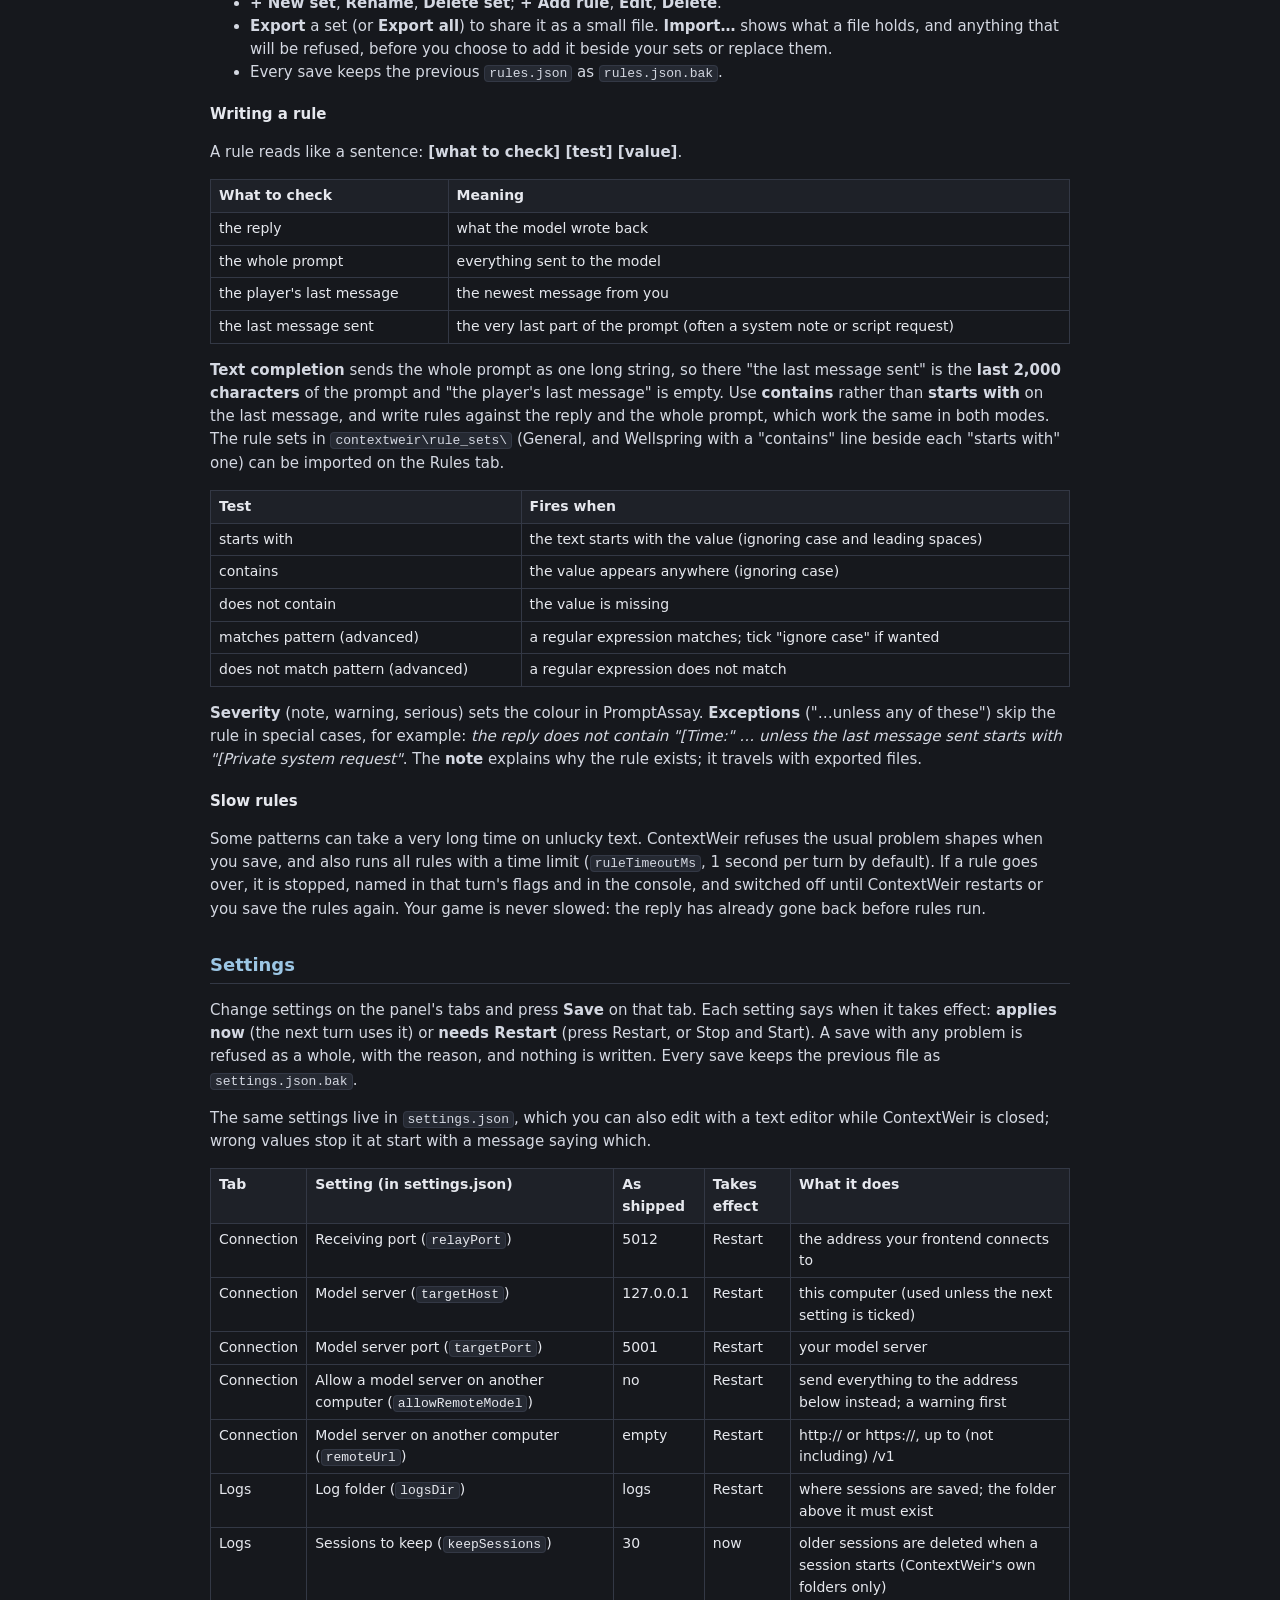
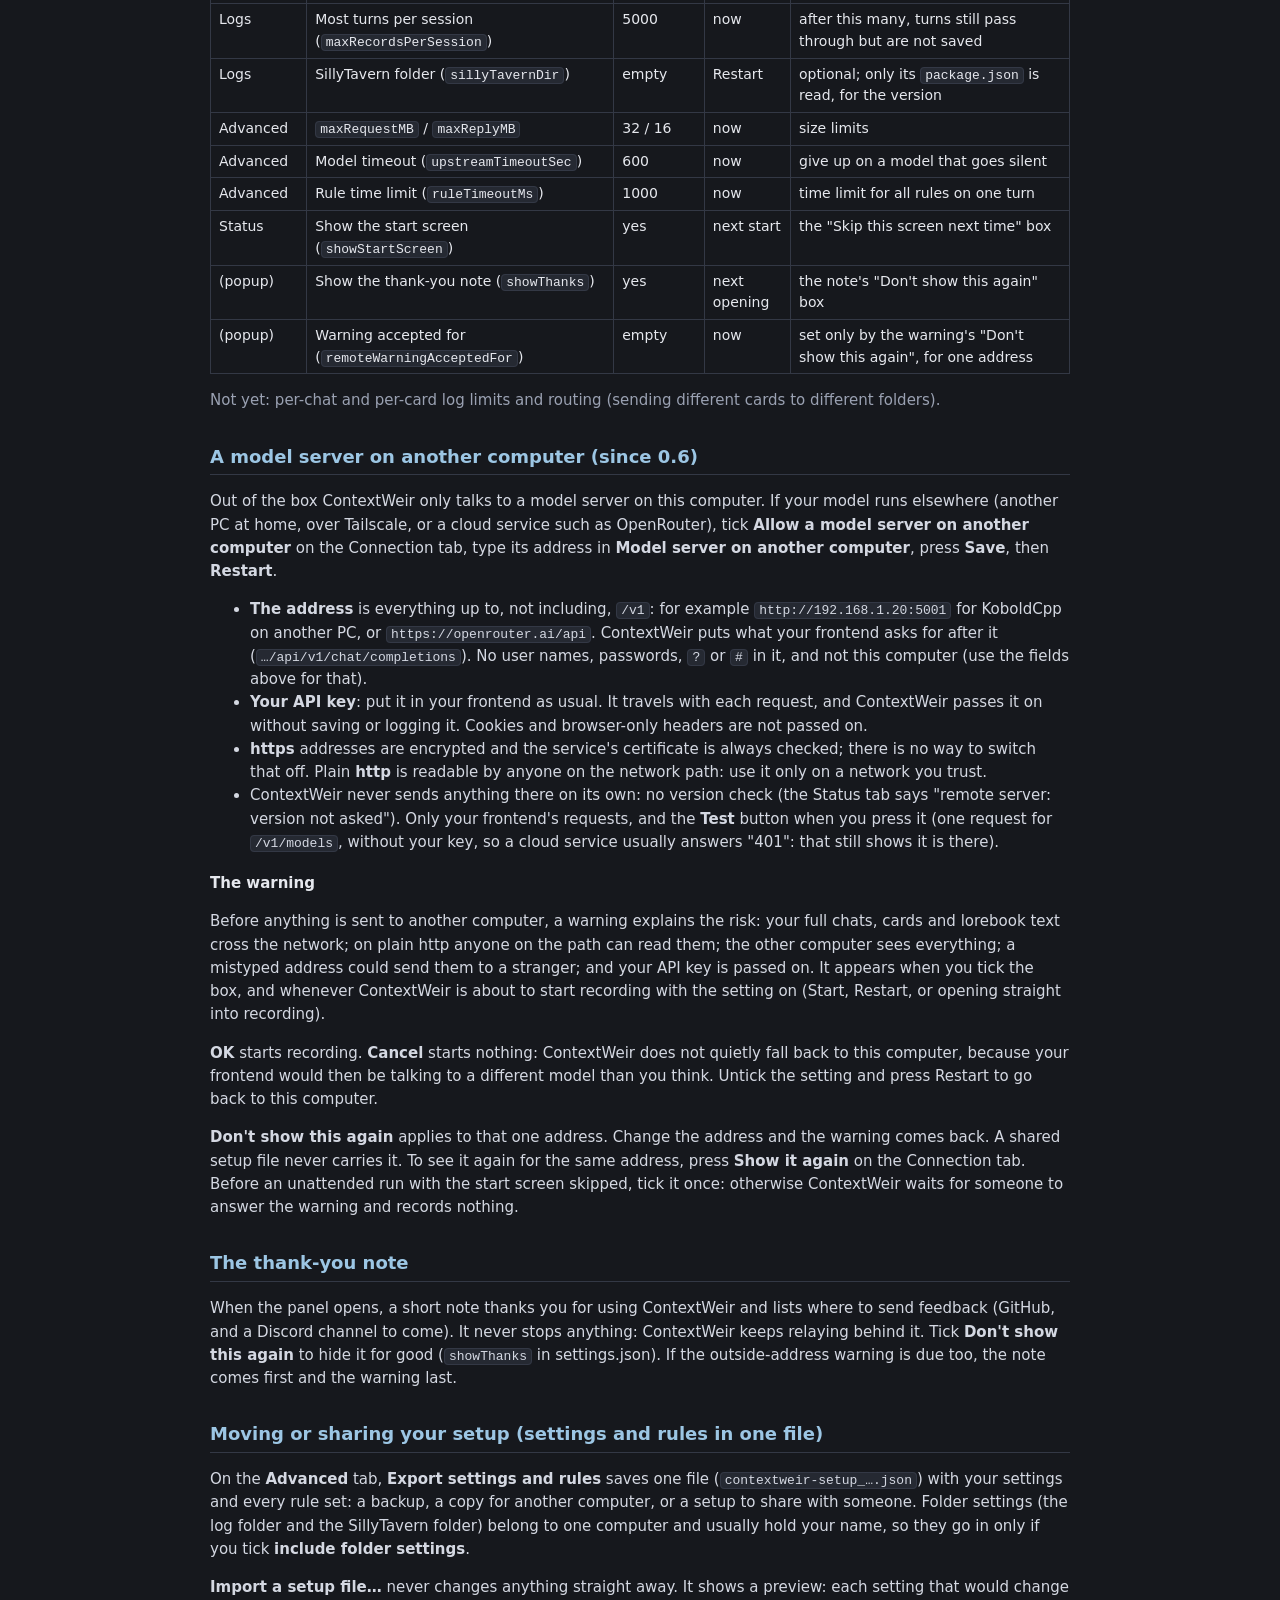
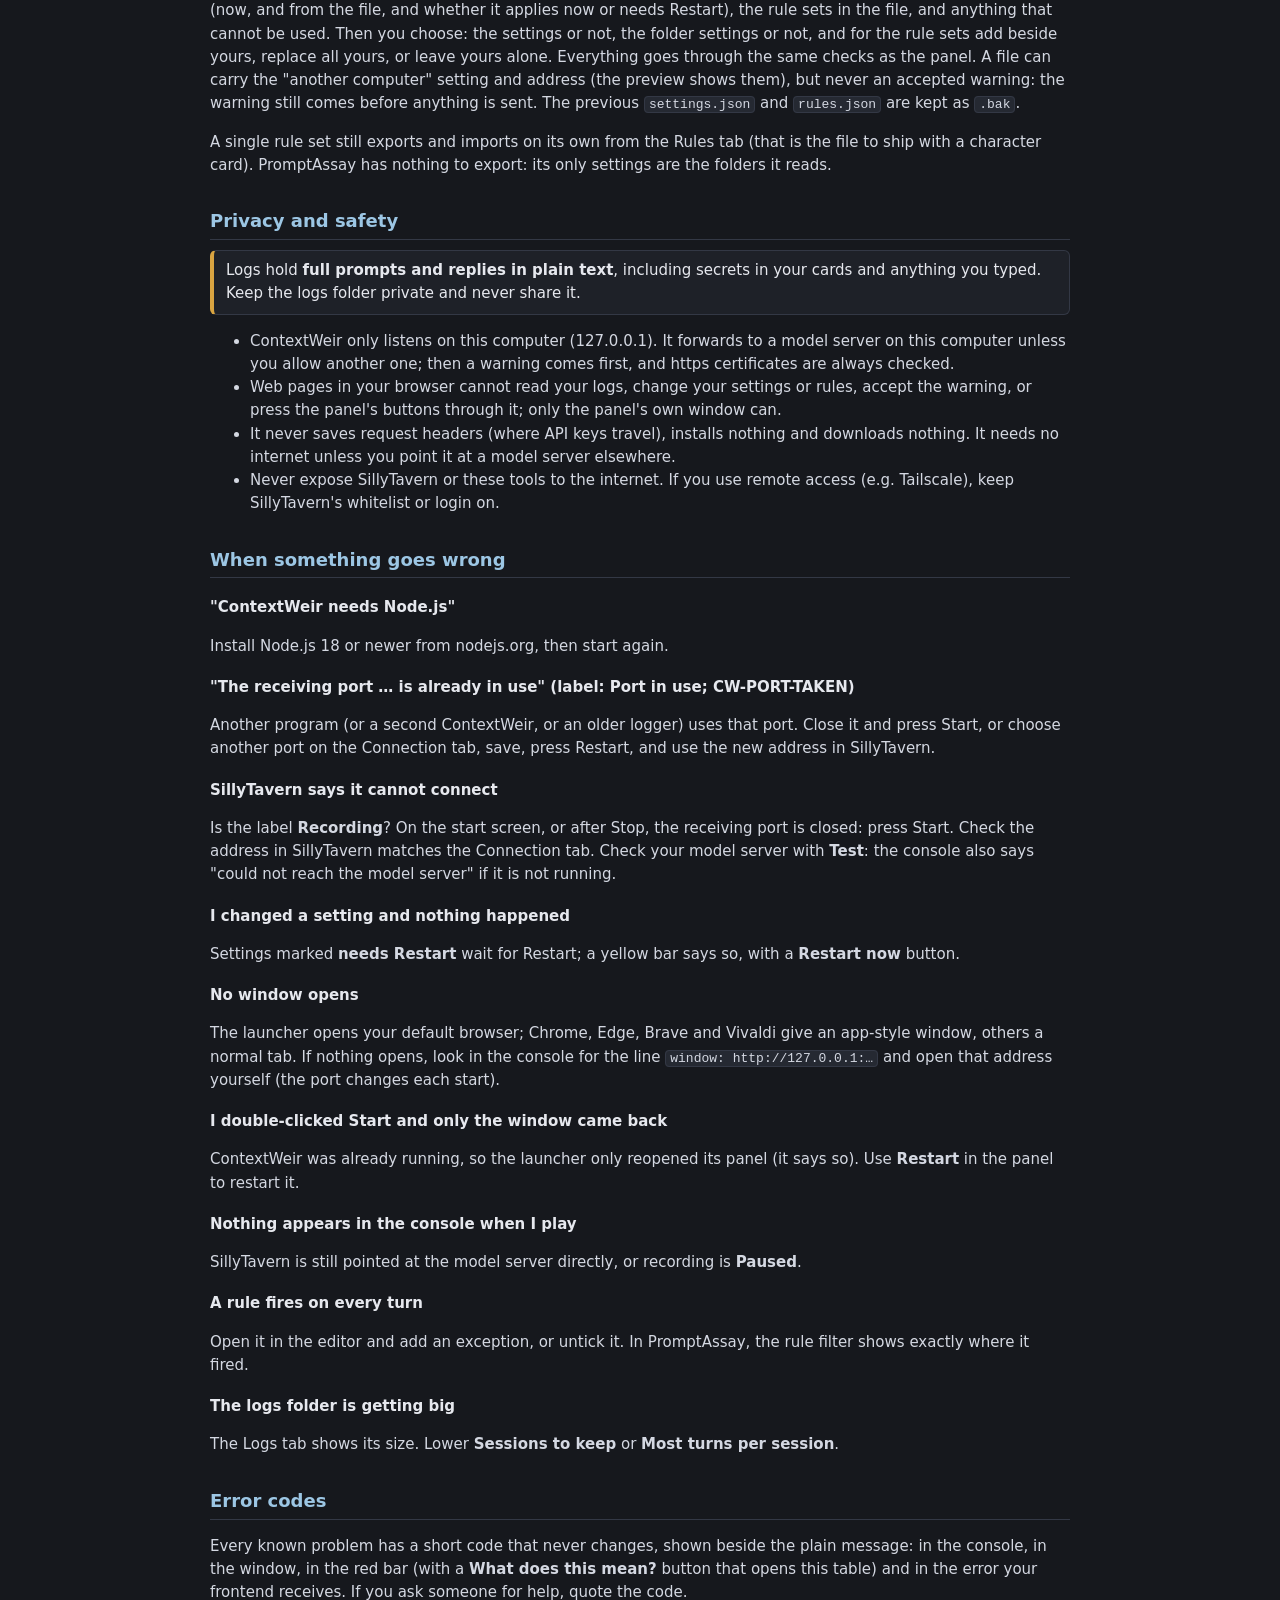
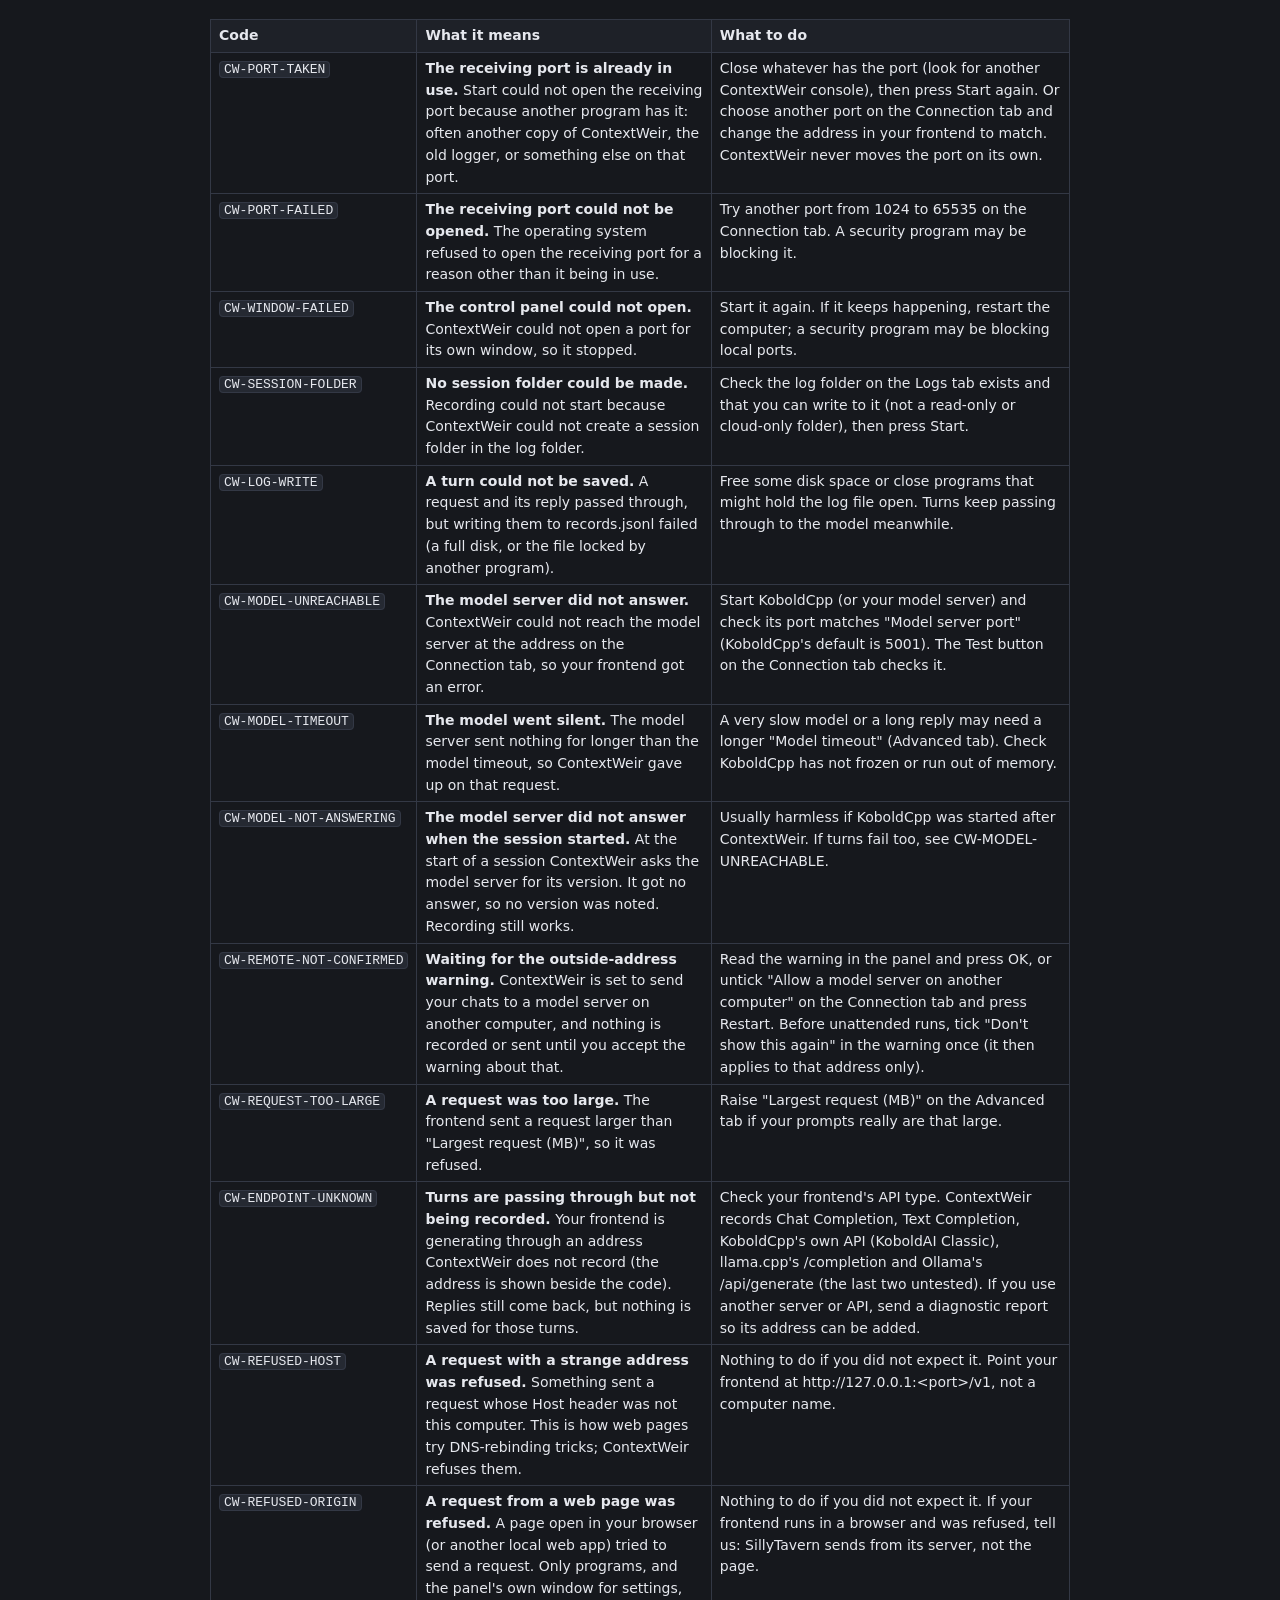
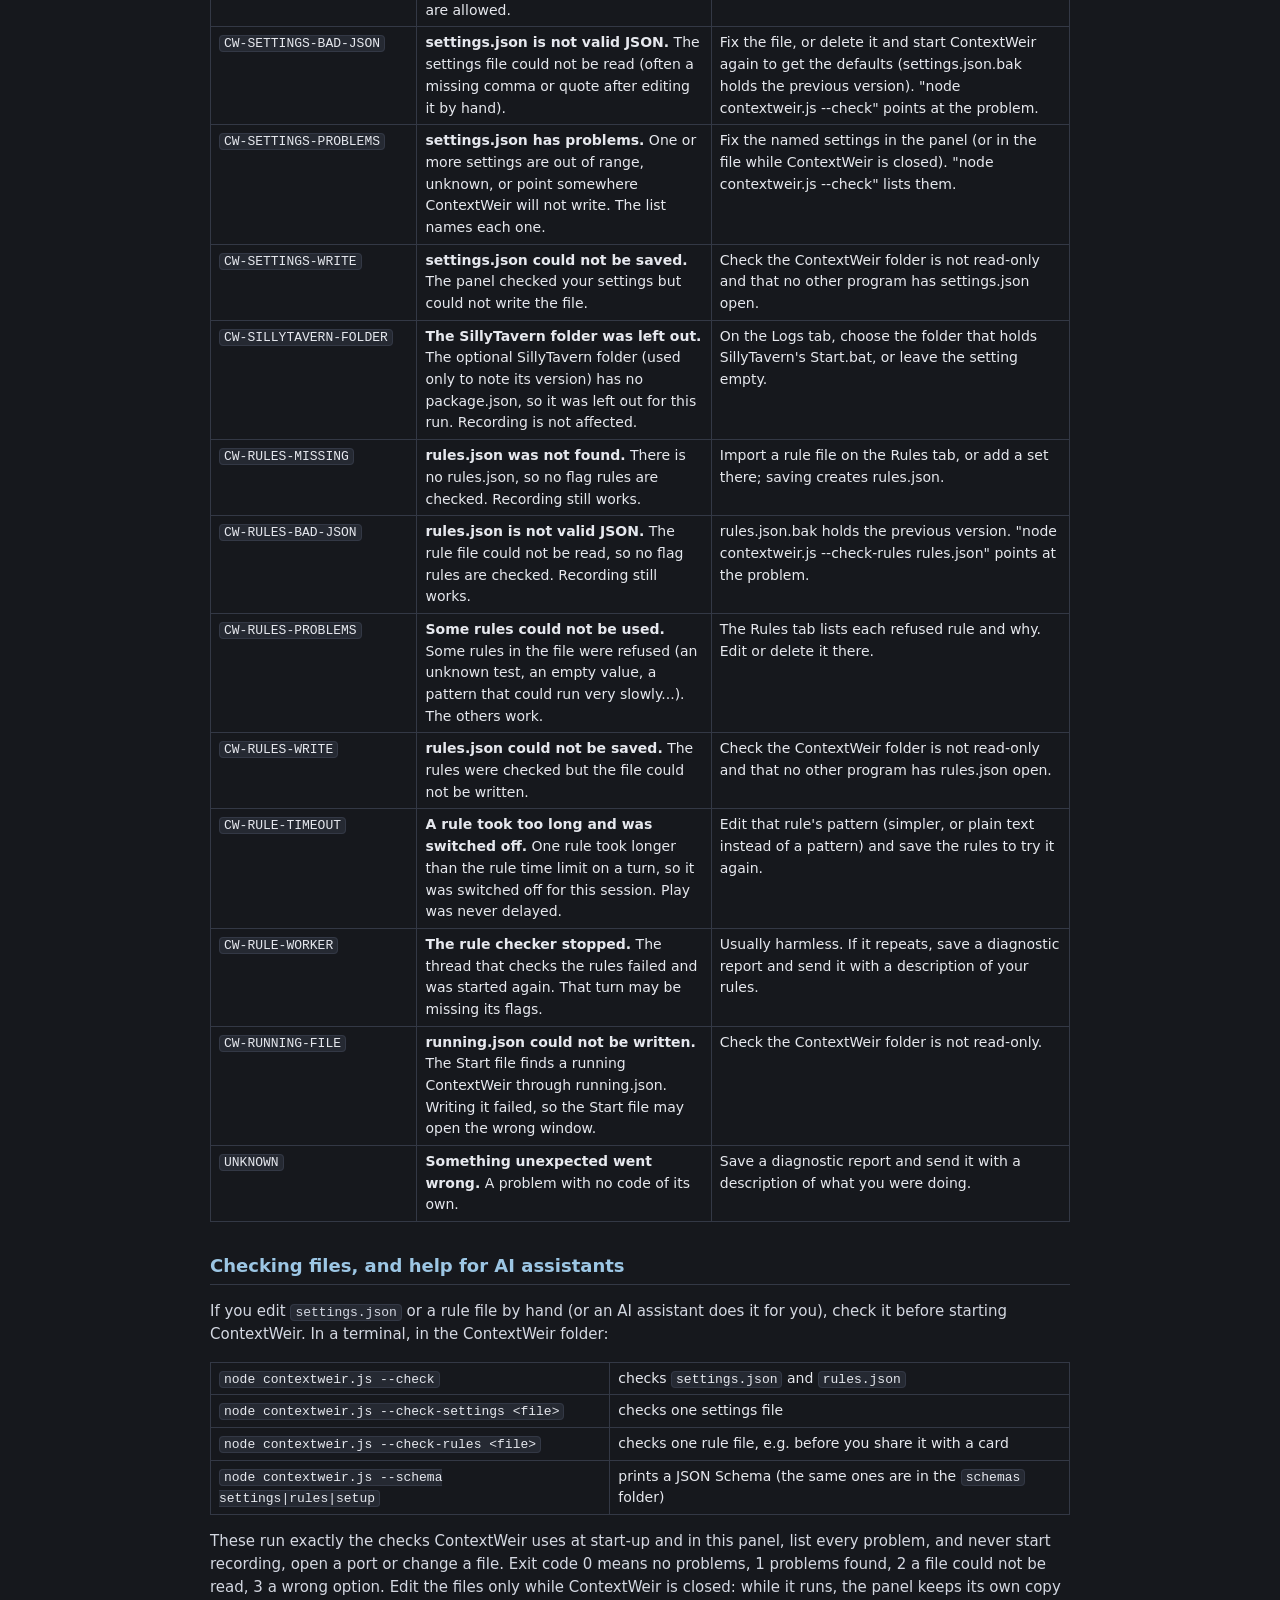
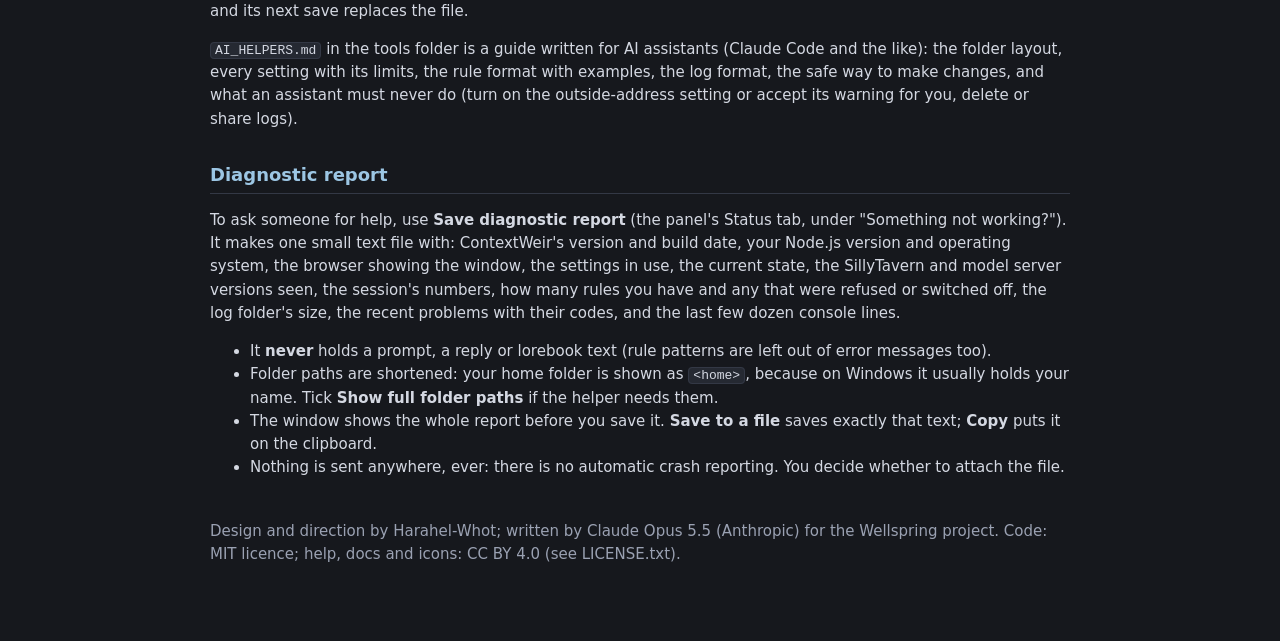
==== commit e87fcd21: "ContextWeir 0.6.0.0 and PromptAssay 0.4.1.0 ContextWeir: a model server on another computer or a clo" ====
--- a/contextweir/help.html
+++ b/contextweir/help.html
@@ -1,5 +1,5 @@
 <!DOCTYPE html>
-<!-- ContextWeir 0.5.6.0, built 25 Nov 2026. Part of the Wellspring tools.
+<!-- ContextWeir 0.6.0.0, built 25 Nov 2026. Part of the Wellspring tools.
      Directed by Harahel-Whot. Written by Claude Opus 5.5 (Anthropic).
      Licence: CC BY 4.0 (see LICENSE.txt). Source: https://github.com/Harahel-Whot/contextweir -->
 <html lang="en">
@@ -24,13 +24,13 @@
 <body>
 <main>
 <h1>ContextWeir help</h1>
-<p class="muted">The recorder. Version 0.5.6.0 (prototype), built 25 Nov 2026. This file is also in the ContextWeir folder as <code>help.html</code>.</p>
-<nav><a href="#what">What it does</a><a href="#start">Start and stop</a><a href="#setup">Setting up</a><a href="#panel">The control panel</a><a href="#rules">Rules</a><a href="#settings">Settings</a><a href="#setup-file">Setup file</a><a href="#privacy">Privacy</a><a href="#trouble">Problems</a><a href="#codes">Error codes</a><a href="#checker">Checking files</a><a href="#report">Diagnostic report</a></nav>
+<p class="muted">The recorder. Version 0.6.0.0 (prototype), built 25 Nov 2026. This file is also in the ContextWeir folder as <code>help.html</code>.</p>
+<nav><a href="#what">What it does</a><a href="#start">Start and stop</a><a href="#setup">Setting up</a><a href="#panel">The control panel</a><a href="#rules">Rules</a><a href="#settings">Settings</a><a href="#remote">Another computer</a><a href="#thanks">Thank-you note</a><a href="#setup-file">Setup file</a><a href="#privacy">Privacy</a><a href="#trouble">Problems</a><a href="#codes">Error codes</a><a href="#checker">Checking files</a><a href="#report">Diagnostic report</a></nav>
 
 <h2 id="what">What it does</h2>
 <p>ContextWeir sits between your chat program (for example SillyTavern) and your model server (for example KoboldCpp). Everything passes through unchanged: your model sees exactly what it would have seen without ContextWeir. On the way through, ContextWeir saves each request and reply exactly as sent, and checks them against your <b>flag rules</b> (for example "warn if the reply starts with OOC").</p>
 <p>To look at what it saved, use <b>PromptAssay</b>, its companion: it takes each request apart so you can see every piece of the prompt.</p>
-<div class="box">ContextWeir only works with a model server on this computer. Cloud models (OpenRouter, Claude, OpenAI and the like) are not supported.</div>
+<div class="box">As shipped, ContextWeir only forwards to a model server on this computer. Since 0.6 you can allow a model server on another computer or a cloud service (OpenRouter and the like); a warning explains the risk first. See <a href="#remote">A model server on another computer</a>.</div>
 <h3 id="apis">Which APIs it records</h3>
 <p>Every request passes through, but only <b>generation requests</b> are saved: those sent to these addresses.</p>
 <table>
@@ -133,8 +133,10 @@
 <table>
   <tr><th>Tab</th><th>Setting (in settings.json)</th><th>As shipped</th><th>Takes effect</th><th>What it does</th></tr>
   <tr><td>Connection</td><td>Receiving port (<code>relayPort</code>)</td><td>5012</td><td>Restart</td><td>the address your frontend connects to</td></tr>
-  <tr><td>Connection</td><td>Model server (<code>targetHost</code>)</td><td>127.0.0.1</td><td>Restart</td><td>must be this computer</td></tr>
+  <tr><td>Connection</td><td>Model server (<code>targetHost</code>)</td><td>127.0.0.1</td><td>Restart</td><td>this computer (used unless the next setting is ticked)</td></tr>
   <tr><td>Connection</td><td>Model server port (<code>targetPort</code>)</td><td>5001</td><td>Restart</td><td>your model server</td></tr>
+  <tr><td>Connection</td><td>Allow a model server on another computer (<code>allowRemoteModel</code>)</td><td>no</td><td>Restart</td><td>send everything to the address below instead; a warning first</td></tr>
+  <tr><td>Connection</td><td>Model server on another computer (<code>remoteUrl</code>)</td><td>empty</td><td>Restart</td><td>http:// or https://, up to (not including) /v1</td></tr>
   <tr><td>Logs</td><td>Log folder (<code>logsDir</code>)</td><td>logs</td><td>Restart</td><td>where sessions are saved; the folder above it must exist</td></tr>
   <tr><td>Logs</td><td>Sessions to keep (<code>keepSessions</code>)</td><td>30</td><td>now</td><td>older sessions are deleted when a session starts (ContextWeir's own folders only)</td></tr>
   <tr><td>Logs</td><td>Most turns per session (<code>maxRecordsPerSession</code>)</td><td>5000</td><td>now</td><td>after this many, turns still pass through but are not saved</td></tr>
@@ -143,20 +145,38 @@
   <tr><td>Advanced</td><td>Model timeout (<code>upstreamTimeoutSec</code>)</td><td>600</td><td>now</td><td>give up on a model that goes silent</td></tr>
   <tr><td>Advanced</td><td>Rule time limit (<code>ruleTimeoutMs</code>)</td><td>1000</td><td>now</td><td>time limit for all rules on one turn</td></tr>
   <tr><td>Status</td><td>Show the start screen (<code>showStartScreen</code>)</td><td>yes</td><td>next start</td><td>the "Skip this screen next time" box</td></tr>
+  <tr><td>(popup)</td><td>Show the thank-you note (<code>showThanks</code>)</td><td>yes</td><td>next opening</td><td>the note's "Don't show this again" box</td></tr>
+  <tr><td>(popup)</td><td>Warning accepted for (<code>remoteWarningAcceptedFor</code>)</td><td>empty</td><td>now</td><td>set only by the warning's "Don't show this again", for one address</td></tr>
 </table>
 <p class="muted">Not yet: per-chat and per-card log limits and routing (sending different cards to different folders).</p>
+
+<h2 id="remote">A model server on another computer (since 0.6)</h2>
+<p>Out of the box ContextWeir only talks to a model server on this computer. If your model runs elsewhere (another PC at home, over Tailscale, or a cloud service such as OpenRouter), tick <b>Allow a model server on another computer</b> on the Connection tab, type its address in <b>Model server on another computer</b>, press <b>Save</b>, then <b>Restart</b>.</p>
+<ul>
+  <li><b>The address</b> is everything up to, not including, <code>/v1</code>: for example <code>http://192.168.1.20:5001</code> for KoboldCpp on another PC, or <code>https://openrouter.ai/api</code>. ContextWeir puts what your frontend asks for after it (<code>…/api/v1/chat/completions</code>). No user names, passwords, <code>?</code> or <code>#</code> in it, and not this computer (use the fields above for that).</li>
+  <li><b>Your API key</b>: put it in your frontend as usual. It travels with each request, and ContextWeir passes it on without saving or logging it. Cookies and browser-only headers are not passed on.</li>
+  <li><b>https</b> addresses are encrypted and the service's certificate is always checked; there is no way to switch that off. Plain <b>http</b> is readable by anyone on the network path: use it only on a network you trust.</li>
+  <li>ContextWeir never sends anything there on its own: no version check (the Status tab says "remote server: version not asked"). Only your frontend's requests, and the <b>Test</b> button when you press it (one request for <code>/v1/models</code>, without your key, so a cloud service usually answers "401": that still shows it is there).</li>
+</ul>
+<h3 id="warning">The warning</h3>
+<p>Before anything is sent to another computer, a warning explains the risk: your full chats, cards and lorebook text cross the network; on plain http anyone on the path can read them; the other computer sees everything; a mistyped address could send them to a stranger; and your API key is passed on. It appears when you tick the box, and whenever ContextWeir is about to start recording with the setting on (Start, Restart, or opening straight into recording).</p>
+<p><b>OK</b> starts recording. <b>Cancel</b> starts nothing: ContextWeir does not quietly fall back to this computer, because your frontend would then be talking to a different model than you think. Untick the setting and press Restart to go back to this computer.</p>
+<p><b>Don't show this again</b> applies to that one address. Change the address and the warning comes back. A shared setup file never carries it. To see it again for the same address, press <b>Show it again</b> on the Connection tab. Before an unattended run with the start screen skipped, tick it once: otherwise ContextWeir waits for someone to answer the warning and records nothing.</p>
+
+<h2 id="thanks">The thank-you note</h2>
+<p>When the panel opens, a short note thanks you for using ContextWeir and lists where to send feedback (GitHub, and a Discord channel to come). It never stops anything: ContextWeir keeps relaying behind it. Tick <b>Don't show this again</b> to hide it for good (<code>showThanks</code> in settings.json). If the outside-address warning is due too, the note comes first and the warning last.</p>
 
 <h2 id="setup-file">Moving or sharing your setup (settings and rules in one file)</h2>
 <p>On the <b>Advanced</b> tab, <b>Export settings and rules</b> saves one file (<code>contextweir-setup_….json</code>) with your settings and every rule set: a backup, a copy for another computer, or a setup to share with someone. Folder settings (the log folder and the SillyTavern folder) belong to one computer and usually hold your name, so they go in only if you tick <b>include folder settings</b>.</p>
-<p><b>Import a setup file…</b> never changes anything straight away. It shows a preview: each setting that would change (now, and from the file, and whether it applies now or needs Restart), the rule sets in the file, and anything that cannot be used. Then you choose: the settings or not, the folder settings or not, and for the rule sets add beside yours, replace all yours, or leave yours alone. Everything goes through the same checks as the panel, so a file cannot point ContextWeir at a model server off this computer. The previous <code>settings.json</code> and <code>rules.json</code> are kept as <code>.bak</code>.</p>
+<p><b>Import a setup file…</b> never changes anything straight away. It shows a preview: each setting that would change (now, and from the file, and whether it applies now or needs Restart), the rule sets in the file, and anything that cannot be used. Then you choose: the settings or not, the folder settings or not, and for the rule sets add beside yours, replace all yours, or leave yours alone. Everything goes through the same checks as the panel. A file can carry the "another computer" setting and address (the preview shows them), but never an accepted warning: the warning still comes before anything is sent. The previous <code>settings.json</code> and <code>rules.json</code> are kept as <code>.bak</code>.</p>
 <p>A single rule set still exports and imports on its own from the Rules tab (that is the file to ship with a character card). PromptAssay has nothing to export: its only settings are the folders it reads.</p>
 
 <h2 id="privacy">Privacy and safety</h2>
 <div class="box">Logs hold <b>full prompts and replies in plain text</b>, including secrets in your cards and anything you typed. Keep the logs folder private and never share it.</div>
 <ul>
-  <li>ContextWeir only listens on this computer (127.0.0.1) and only forwards to a model server on this computer.</li>
-  <li>Web pages in your browser cannot read your logs, change your settings or rules, or press the panel's buttons through it; only the panel's own window can. The panel cannot point ContextWeir at another computer.</li>
-  <li>It never saves request headers (where API keys travel), installs nothing, downloads nothing and needs no internet.</li>
+  <li>ContextWeir only listens on this computer (127.0.0.1). It forwards to a model server on this computer unless you allow another one; then a warning comes first, and https certificates are always checked.</li>
+  <li>Web pages in your browser cannot read your logs, change your settings or rules, accept the warning, or press the panel's buttons through it; only the panel's own window can.</li>
+  <li>It never saves request headers (where API keys travel), installs nothing and downloads nothing. It needs no internet unless you point it at a model server elsewhere.</li>
   <li>Never expose SillyTavern or these tools to the internet. If you use remote access (e.g. Tailscale), keep SillyTavern's whitelist or login on.</li>
 </ul>
 
@@ -184,6 +204,7 @@
 <tr id="CW-MODEL-UNREACHABLE"><td><code>CW-MODEL-UNREACHABLE</code></td><td><b>The model server did not answer.</b> ContextWeir could not reach the model server at the address on the Connection tab, so your frontend got an error.</td><td>Start KoboldCpp (or your model server) and check its port matches "Model server port" (KoboldCpp's default is 5001). The Test button on the Connection tab checks it.</td></tr>
 <tr id="CW-MODEL-TIMEOUT"><td><code>CW-MODEL-TIMEOUT</code></td><td><b>The model went silent.</b> The model server sent nothing for longer than the model timeout, so ContextWeir gave up on that request.</td><td>A very slow model or a long reply may need a longer "Model timeout" (Advanced tab). Check KoboldCpp has not frozen or run out of memory.</td></tr>
 <tr id="CW-MODEL-NOT-ANSWERING"><td><code>CW-MODEL-NOT-ANSWERING</code></td><td><b>The model server did not answer when the session started.</b> At the start of a session ContextWeir asks the model server for its version. It got no answer, so no version was noted. Recording still works.</td><td>Usually harmless if KoboldCpp was started after ContextWeir. If turns fail too, see CW-MODEL-UNREACHABLE.</td></tr>
+<tr id="CW-REMOTE-NOT-CONFIRMED"><td><code>CW-REMOTE-NOT-CONFIRMED</code></td><td><b>Waiting for the outside-address warning.</b> ContextWeir is set to send your chats to a model server on another computer, and nothing is recorded or sent until you accept the warning about that.</td><td>Read the warning in the panel and press OK, or untick "Allow a model server on another computer" on the Connection tab and press Restart. Before unattended runs, tick "Don't show this again" in the warning once (it then applies to that address only).</td></tr>
 <tr id="CW-REQUEST-TOO-LARGE"><td><code>CW-REQUEST-TOO-LARGE</code></td><td><b>A request was too large.</b> The frontend sent a request larger than "Largest request (MB)", so it was refused.</td><td>Raise "Largest request (MB)" on the Advanced tab if your prompts really are that large.</td></tr>
 <tr id="CW-ENDPOINT-UNKNOWN"><td><code>CW-ENDPOINT-UNKNOWN</code></td><td><b>Turns are passing through but not being recorded.</b> Your frontend is generating through an address ContextWeir does not record (the address is shown beside the code). Replies still come back, but nothing is saved for those turns.</td><td>Check your frontend's API type. ContextWeir records Chat Completion, Text Completion, KoboldCpp's own API (KoboldAI Classic), llama.cpp's /completion and Ollama's /api/generate (the last two untested). If you use another server or API, send a diagnostic report so its address can be added.</td></tr>
 <tr id="CW-REFUSED-HOST"><td><code>CW-REFUSED-HOST</code></td><td><b>A request with a strange address was refused.</b> Something sent a request whose Host header was not this computer. This is how web pages try DNS-rebinding tricks; ContextWeir refuses them.</td><td>Nothing to do if you did not expect it. Point your frontend at http://127.0.0.1:&lt;port&gt;/v1, not a computer name.</td></tr>
@@ -212,7 +233,7 @@
 <tr><td><code>node contextweir.js --schema settings|rules|setup</code></td><td>prints a JSON Schema (the same ones are in the <code>schemas</code> folder)</td></tr>
 </table>
 <p>These run exactly the checks ContextWeir uses at start-up and in this panel, list every problem, and never start recording, open a port or change a file. Exit code 0 means no problems, 1 problems found, 2 a file could not be read, 3 a wrong option. Edit the files only while ContextWeir is closed: while it runs, the panel keeps its own copy and its next save replaces the file.</p>
-<p><code>AI_HELPERS.md</code> in the tools folder is a guide written for AI assistants (Claude Code and the like): the folder layout, every setting with its limits, the rule format with examples, the log format, the safe way to make changes, and what an assistant must never do (point ContextWeir off this computer, delete or share logs).</p>
+<p><code>AI_HELPERS.md</code> in the tools folder is a guide written for AI assistants (Claude Code and the like): the folder layout, every setting with its limits, the rule format with examples, the log format, the safe way to make changes, and what an assistant must never do (turn on the outside-address setting or accept its warning for you, delete or share logs).</p>
 
 <h2 id="report">Diagnostic report</h2>
 <p>To ask someone for help, use <b>Save diagnostic report</b> (the panel's Status tab, under "Something not working?"). It makes one small text file with: ContextWeir's version and build date, your Node.js version and operating system, the browser showing the window, the settings in use, the current state, the SillyTavern and model server versions seen, the session's numbers, how many rules you have and any that were refused or switched off, the log folder's size, the recent problems with their codes, and the last few dozen console lines.</p>
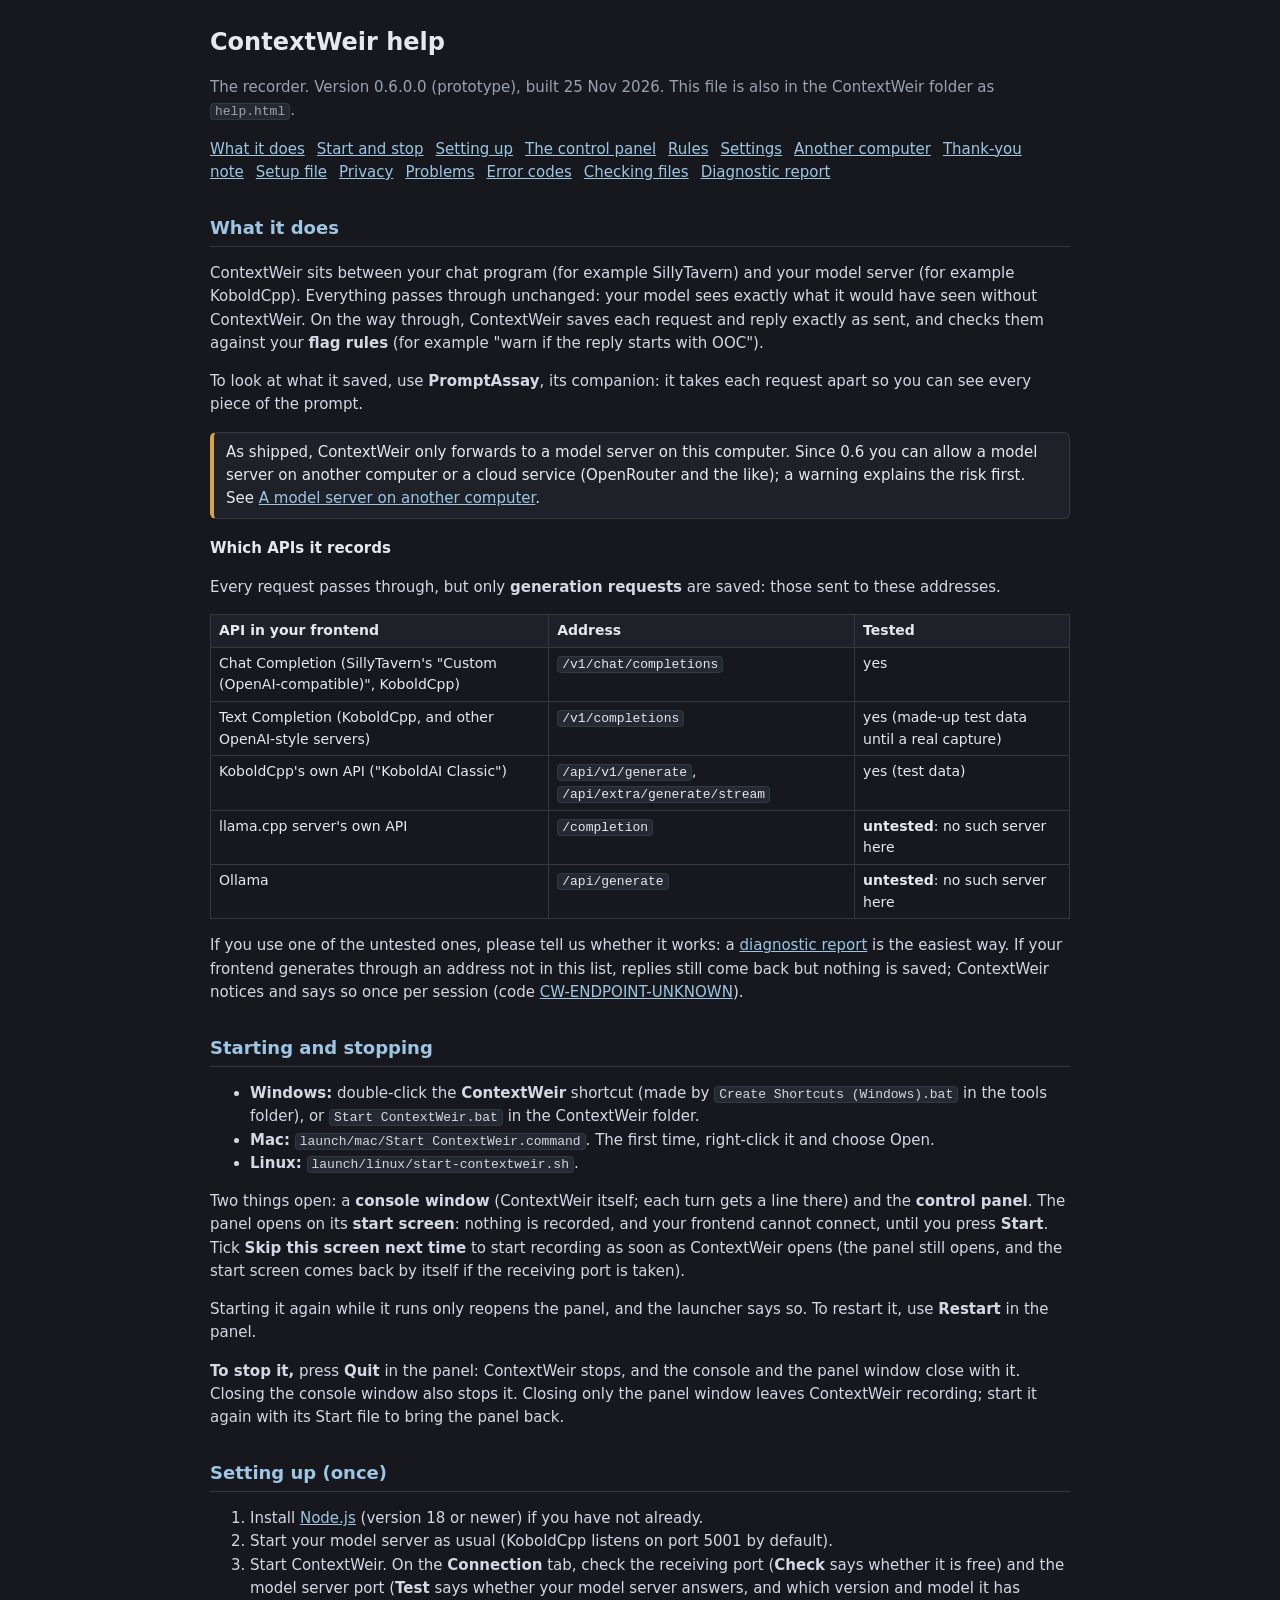
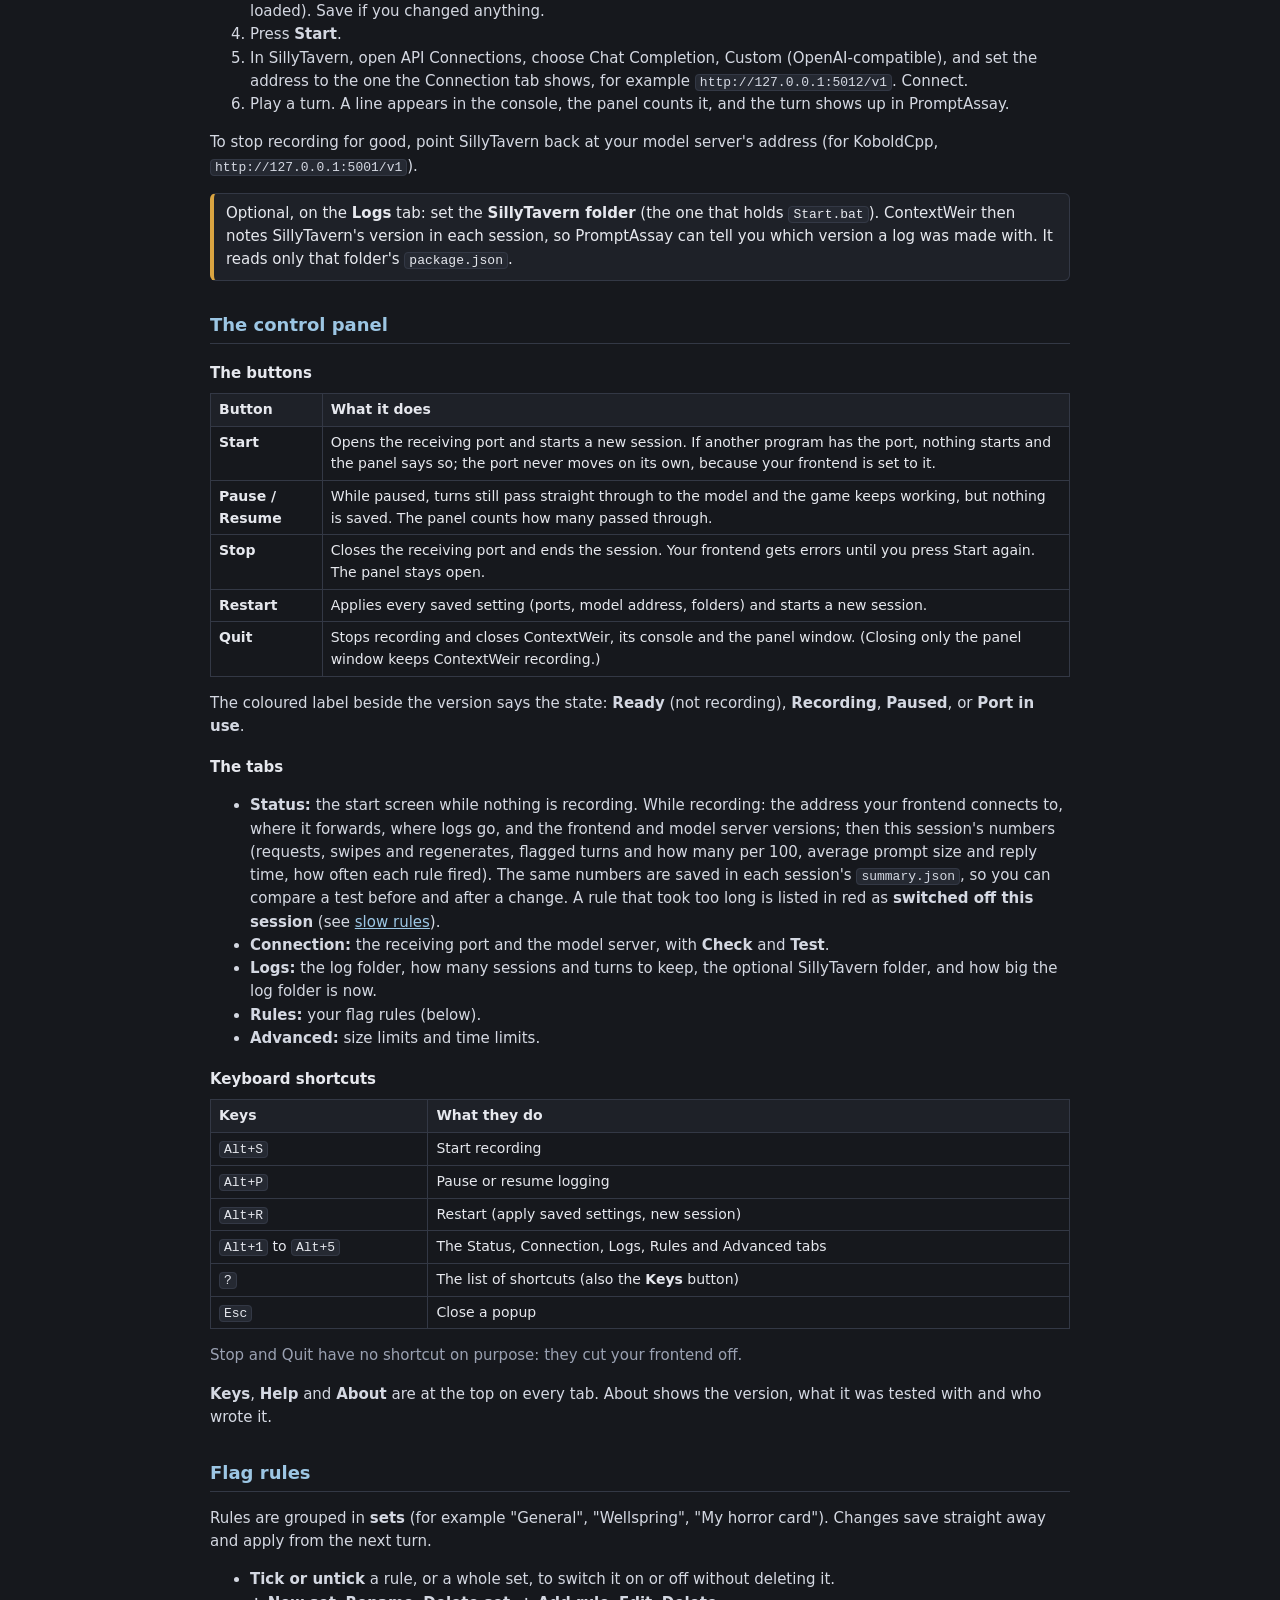
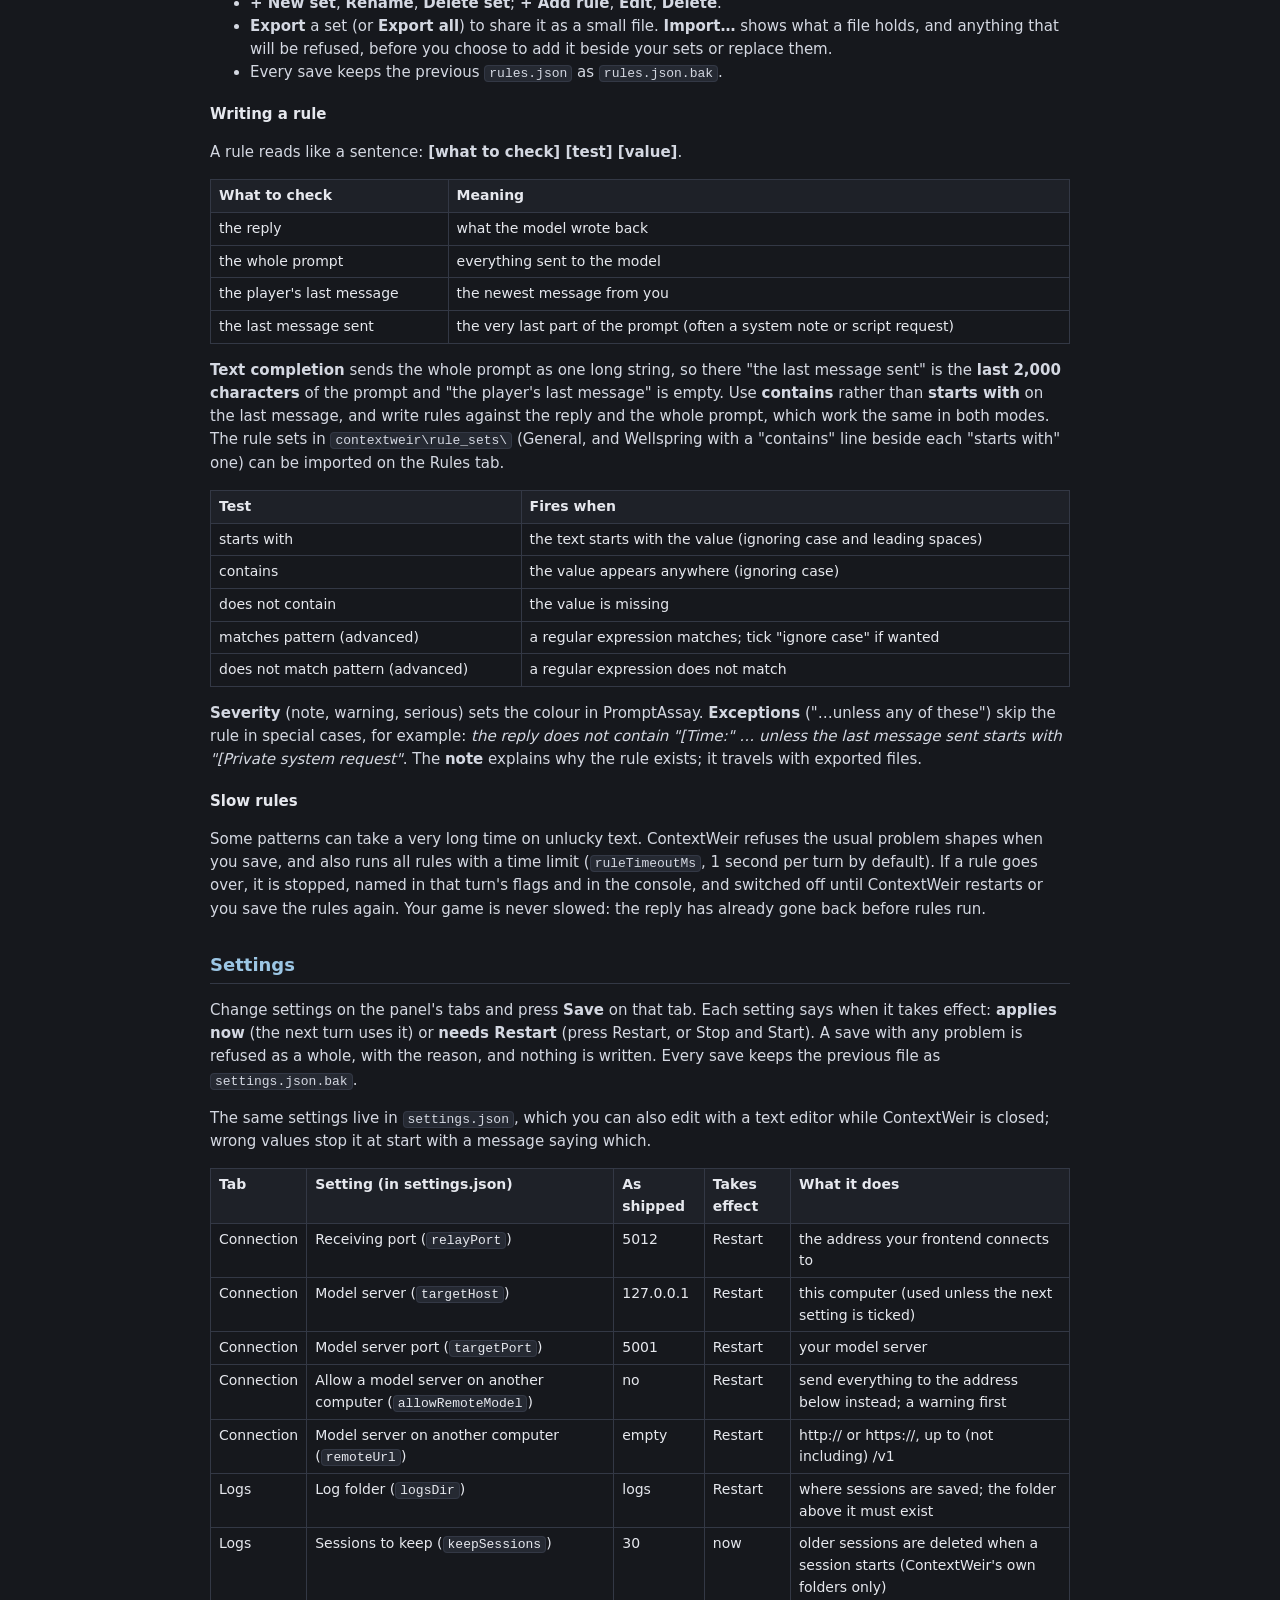
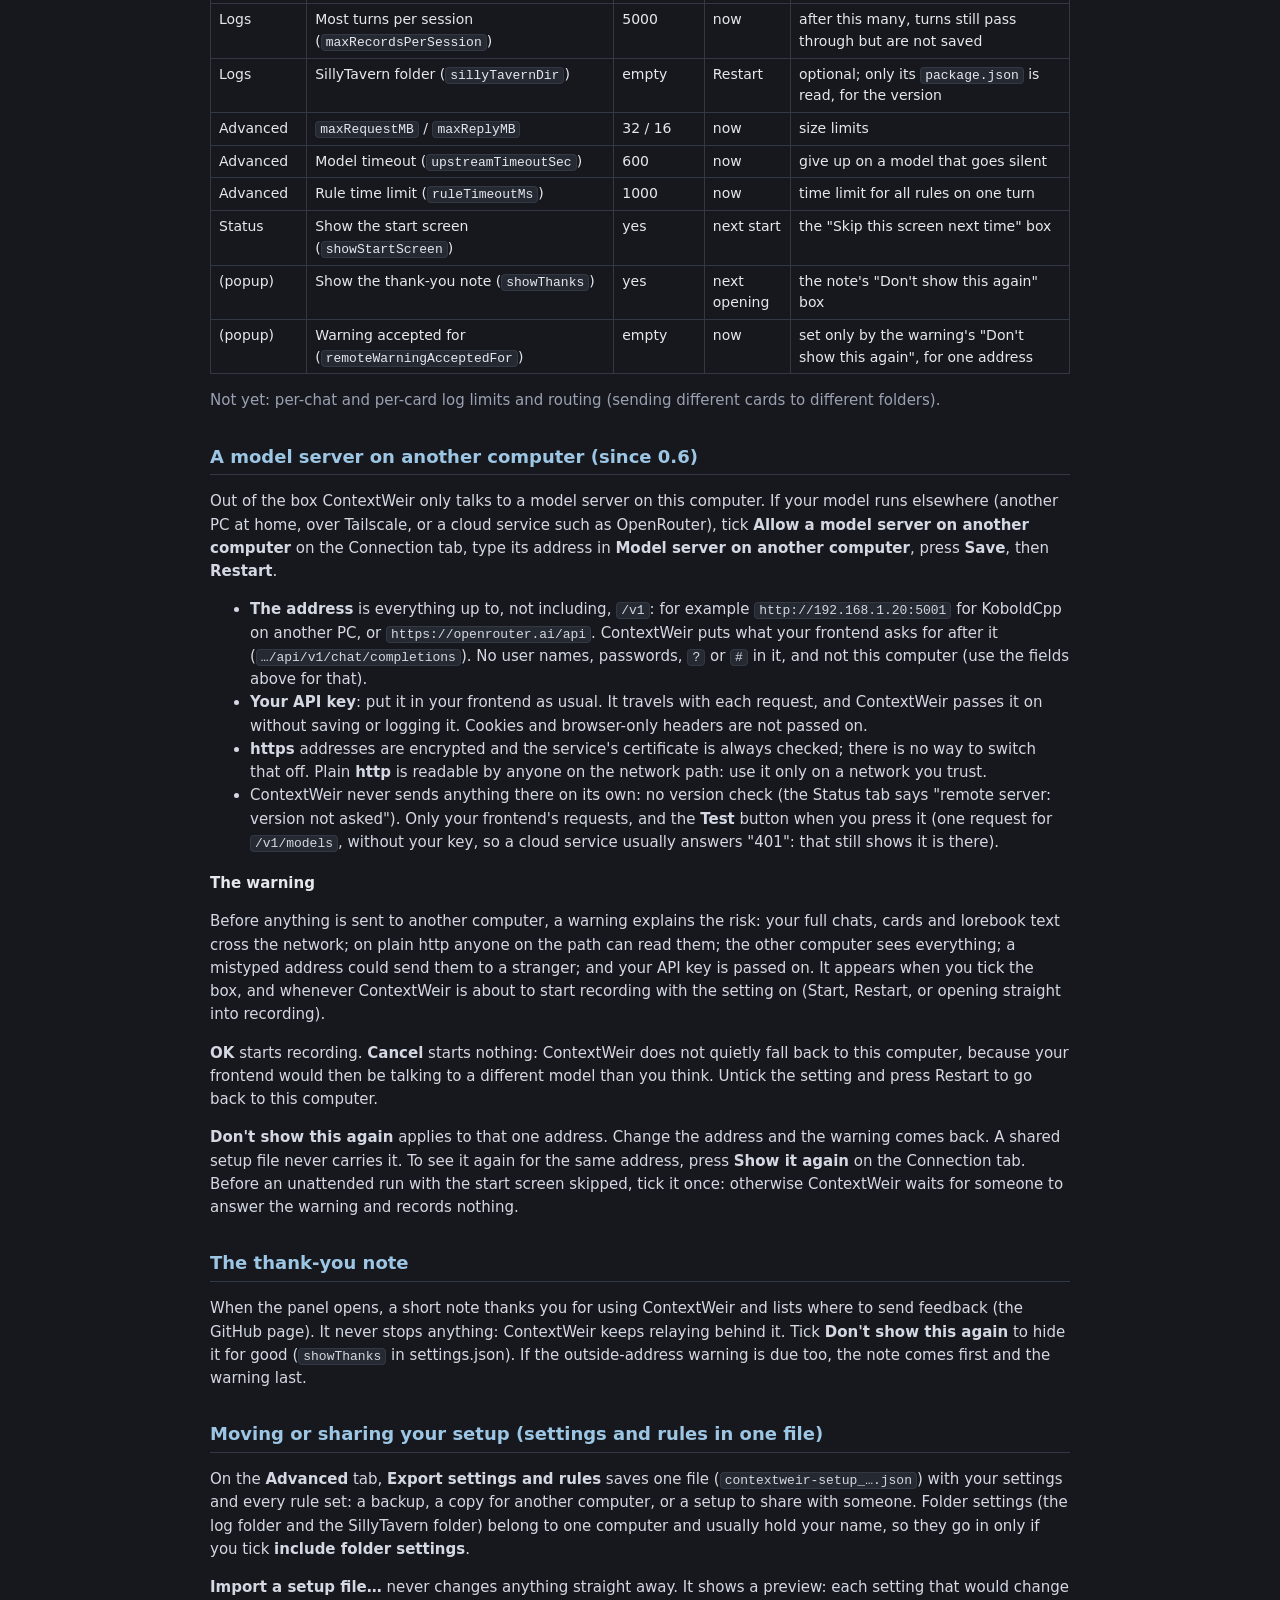
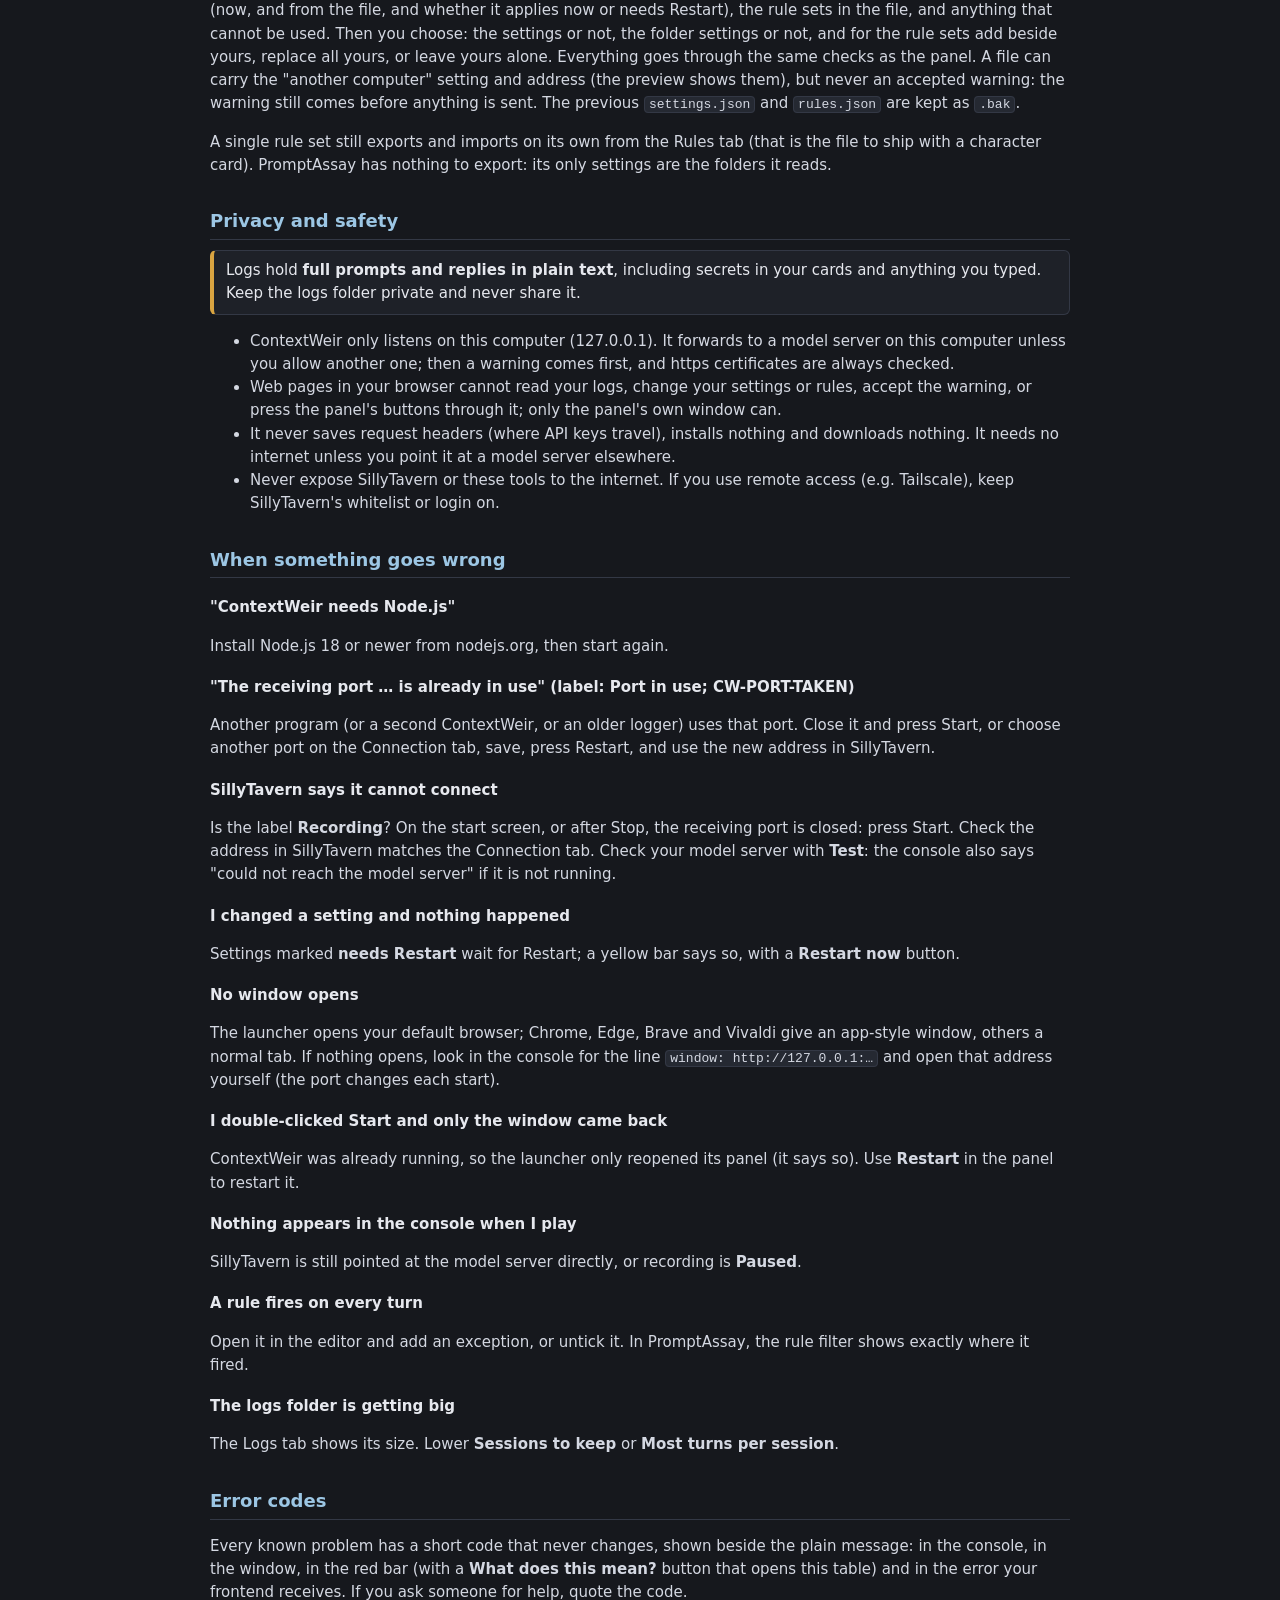
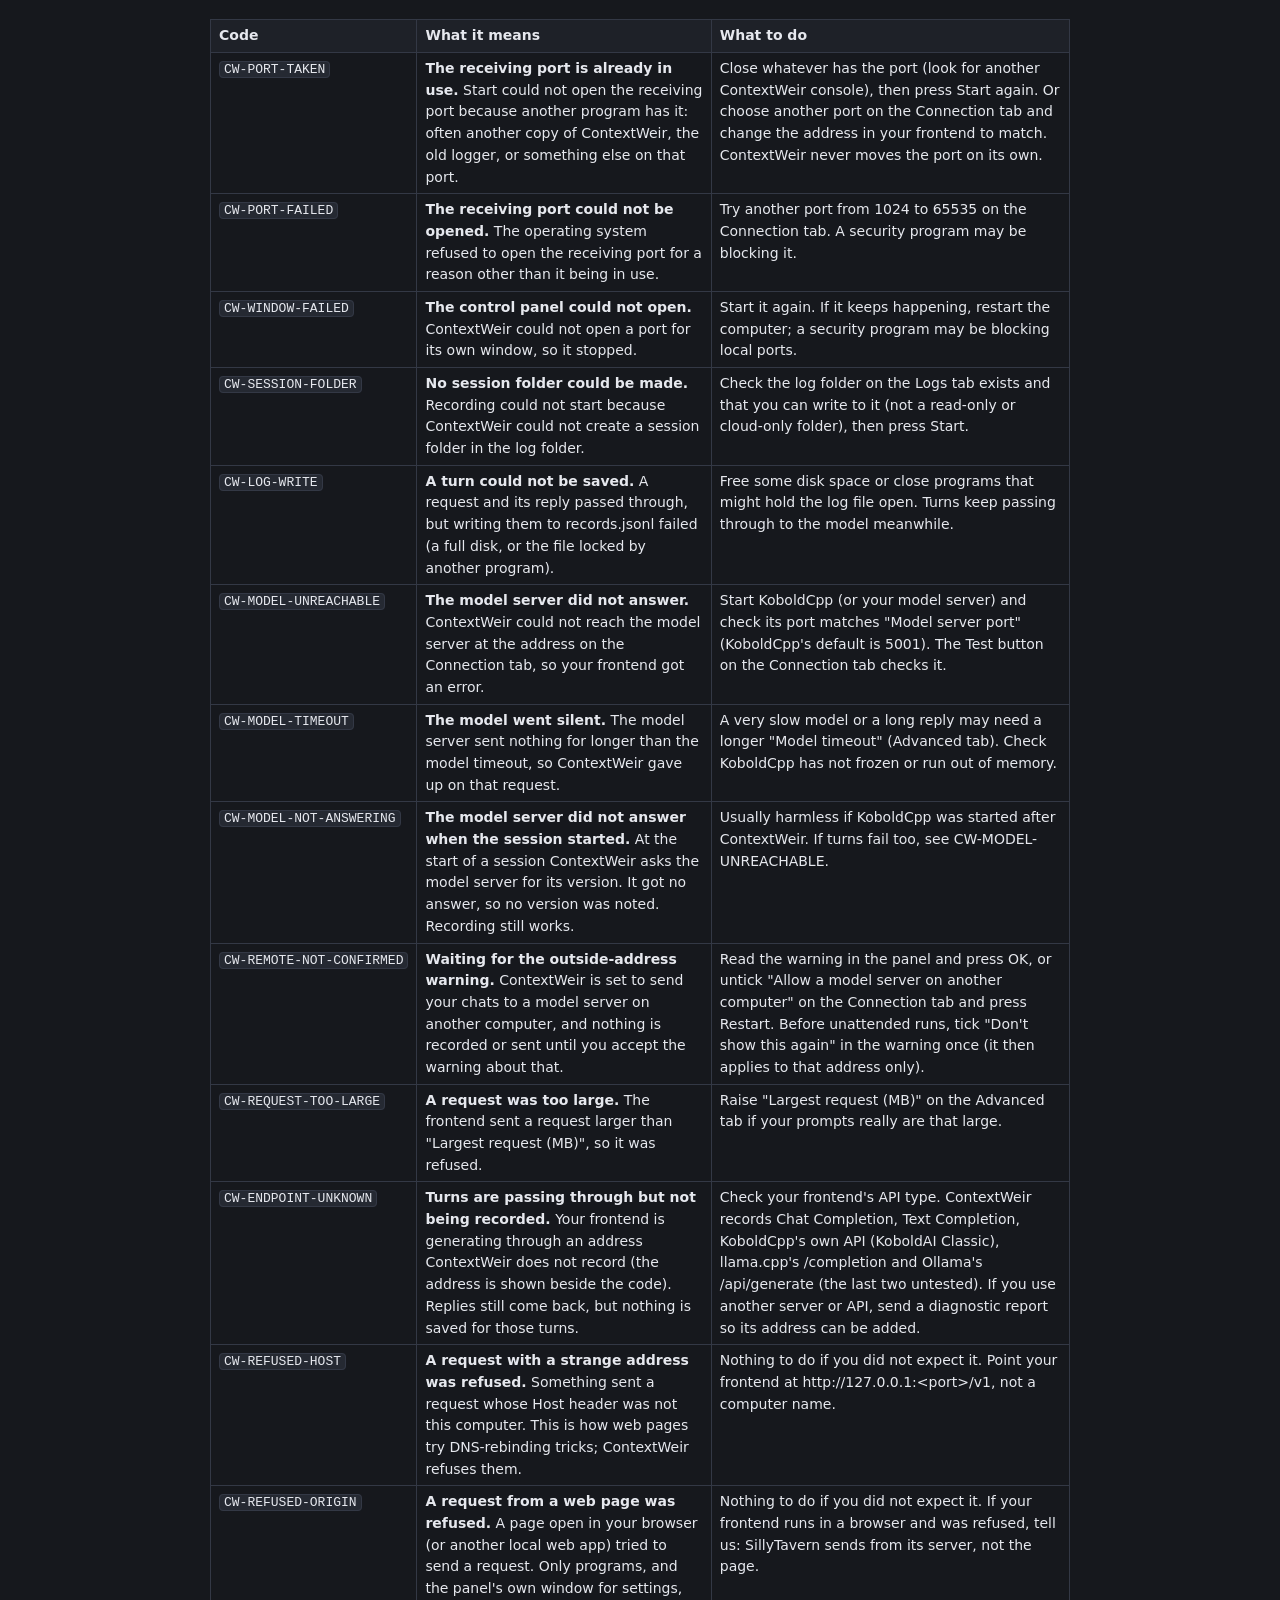
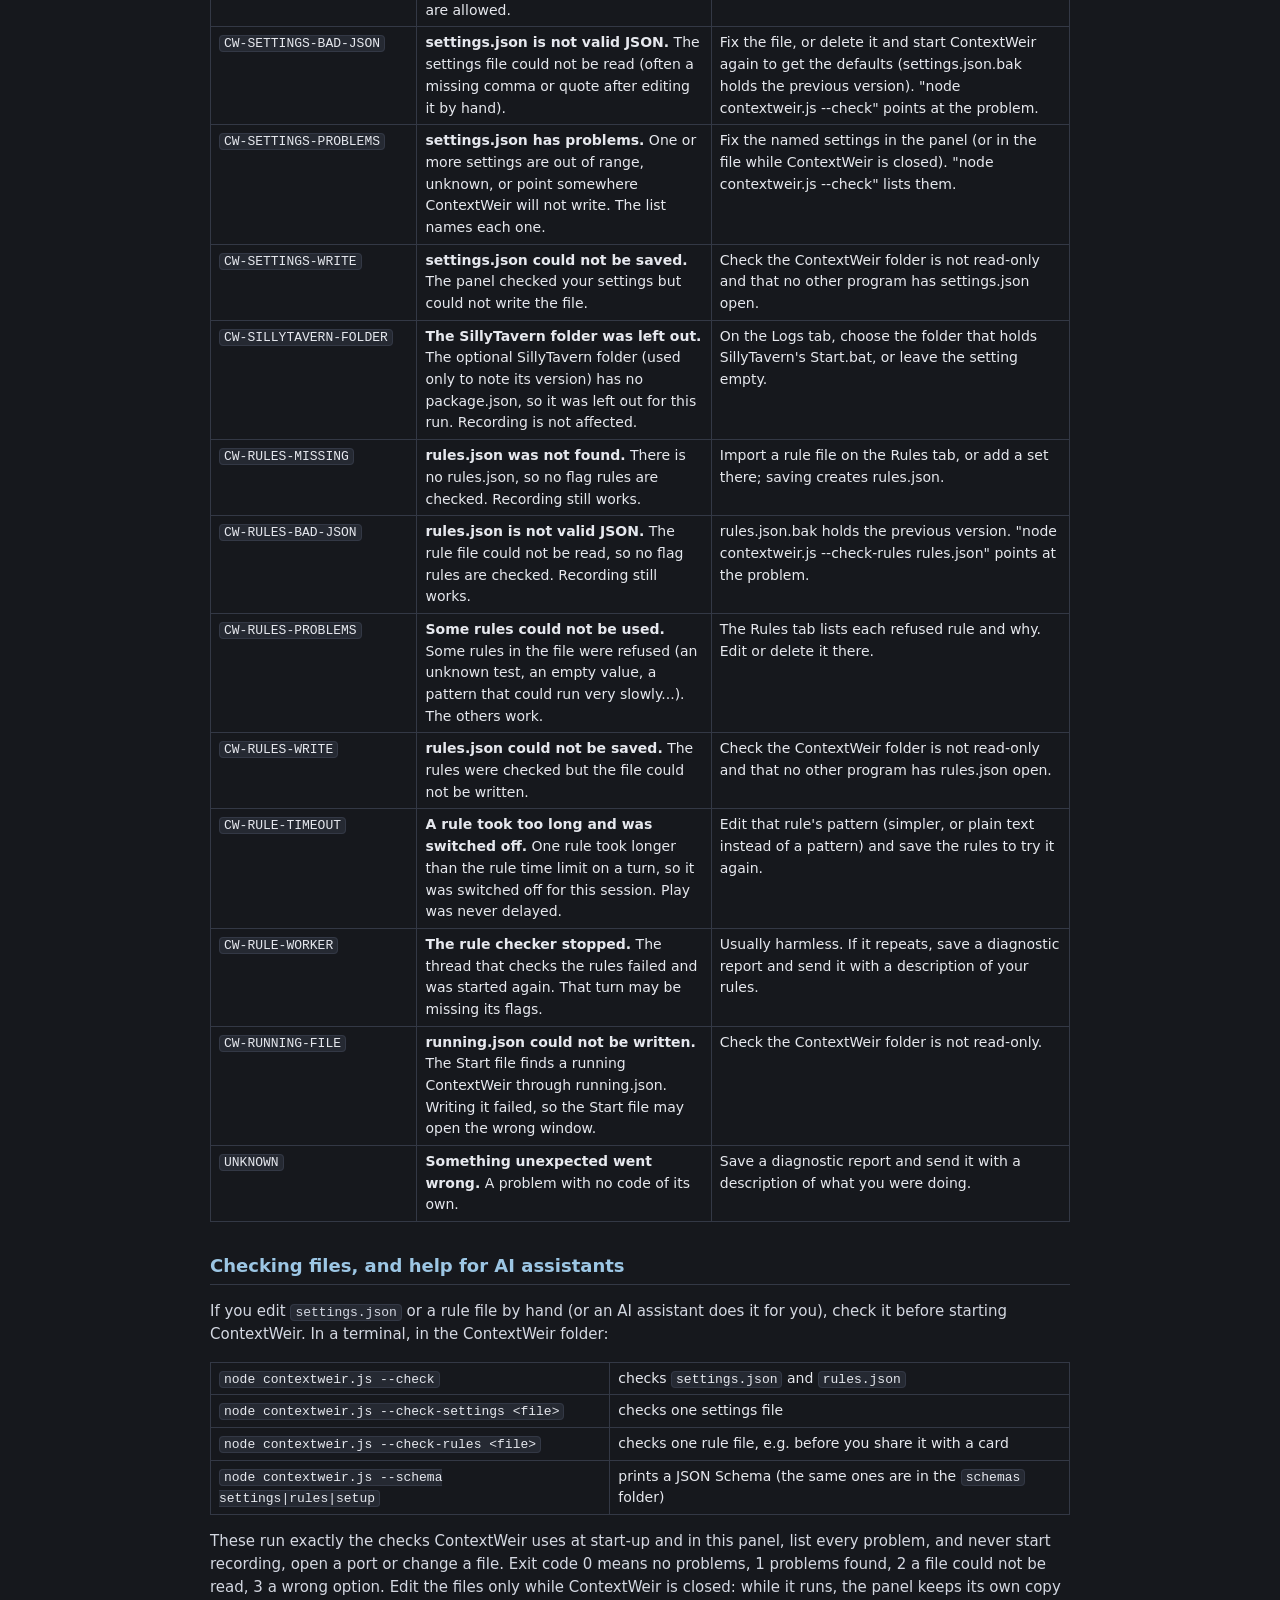
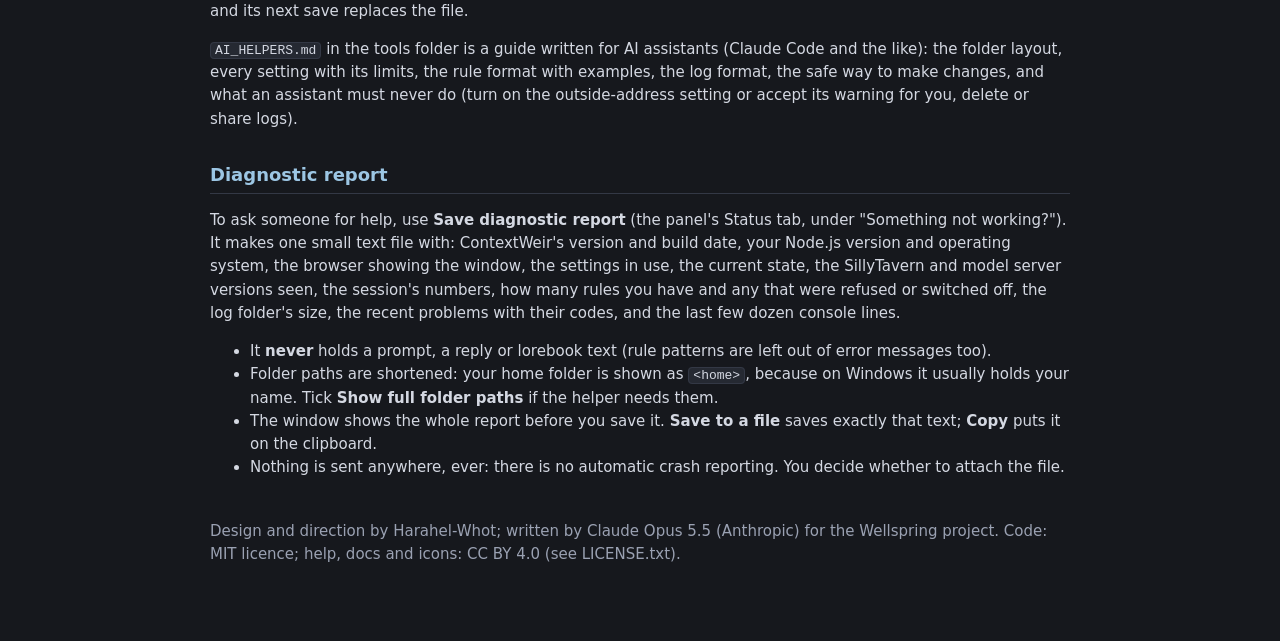
==== commit 60f414a8: "Thank-you note: list only feedback places that exist (Discord removed until it is made) No version c" ====
--- a/contextweir/help.html
+++ b/contextweir/help.html
@@ -164,7 +164,7 @@
 <p><b>Don't show this again</b> applies to that one address. Change the address and the warning comes back. A shared setup file never carries it. To see it again for the same address, press <b>Show it again</b> on the Connection tab. Before an unattended run with the start screen skipped, tick it once: otherwise ContextWeir waits for someone to answer the warning and records nothing.</p>
 
 <h2 id="thanks">The thank-you note</h2>
-<p>When the panel opens, a short note thanks you for using ContextWeir and lists where to send feedback (GitHub, and a Discord channel to come). It never stops anything: ContextWeir keeps relaying behind it. Tick <b>Don't show this again</b> to hide it for good (<code>showThanks</code> in settings.json). If the outside-address warning is due too, the note comes first and the warning last.</p>
+<p>When the panel opens, a short note thanks you for using ContextWeir and lists where to send feedback (the GitHub page). It never stops anything: ContextWeir keeps relaying behind it. Tick <b>Don't show this again</b> to hide it for good (<code>showThanks</code> in settings.json). If the outside-address warning is due too, the note comes first and the warning last.</p>
 
 <h2 id="setup-file">Moving or sharing your setup (settings and rules in one file)</h2>
 <p>On the <b>Advanced</b> tab, <b>Export settings and rules</b> saves one file (<code>contextweir-setup_….json</code>) with your settings and every rule set: a backup, a copy for another computer, or a setup to share with someone. Folder settings (the log folder and the SillyTavern folder) belong to one computer and usually hold your name, so they go in only if you tick <b>include folder settings</b>.</p>
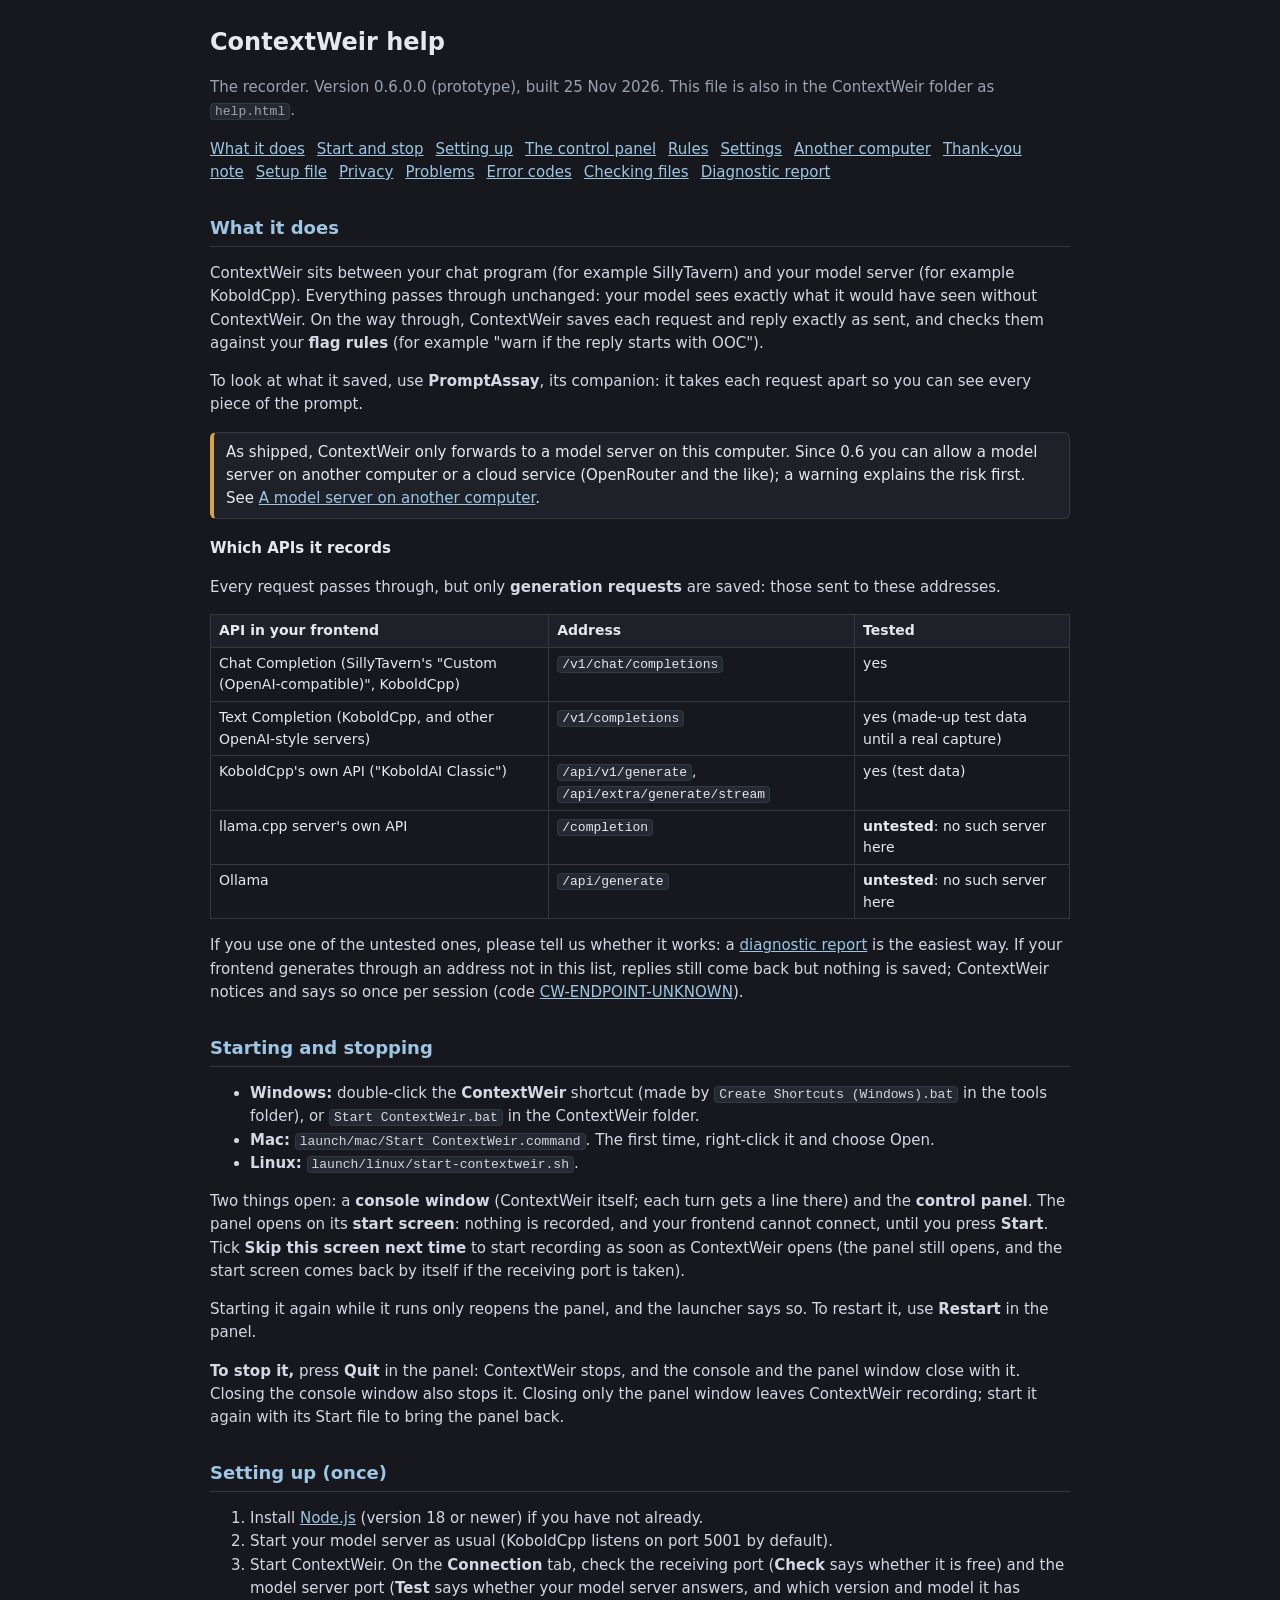
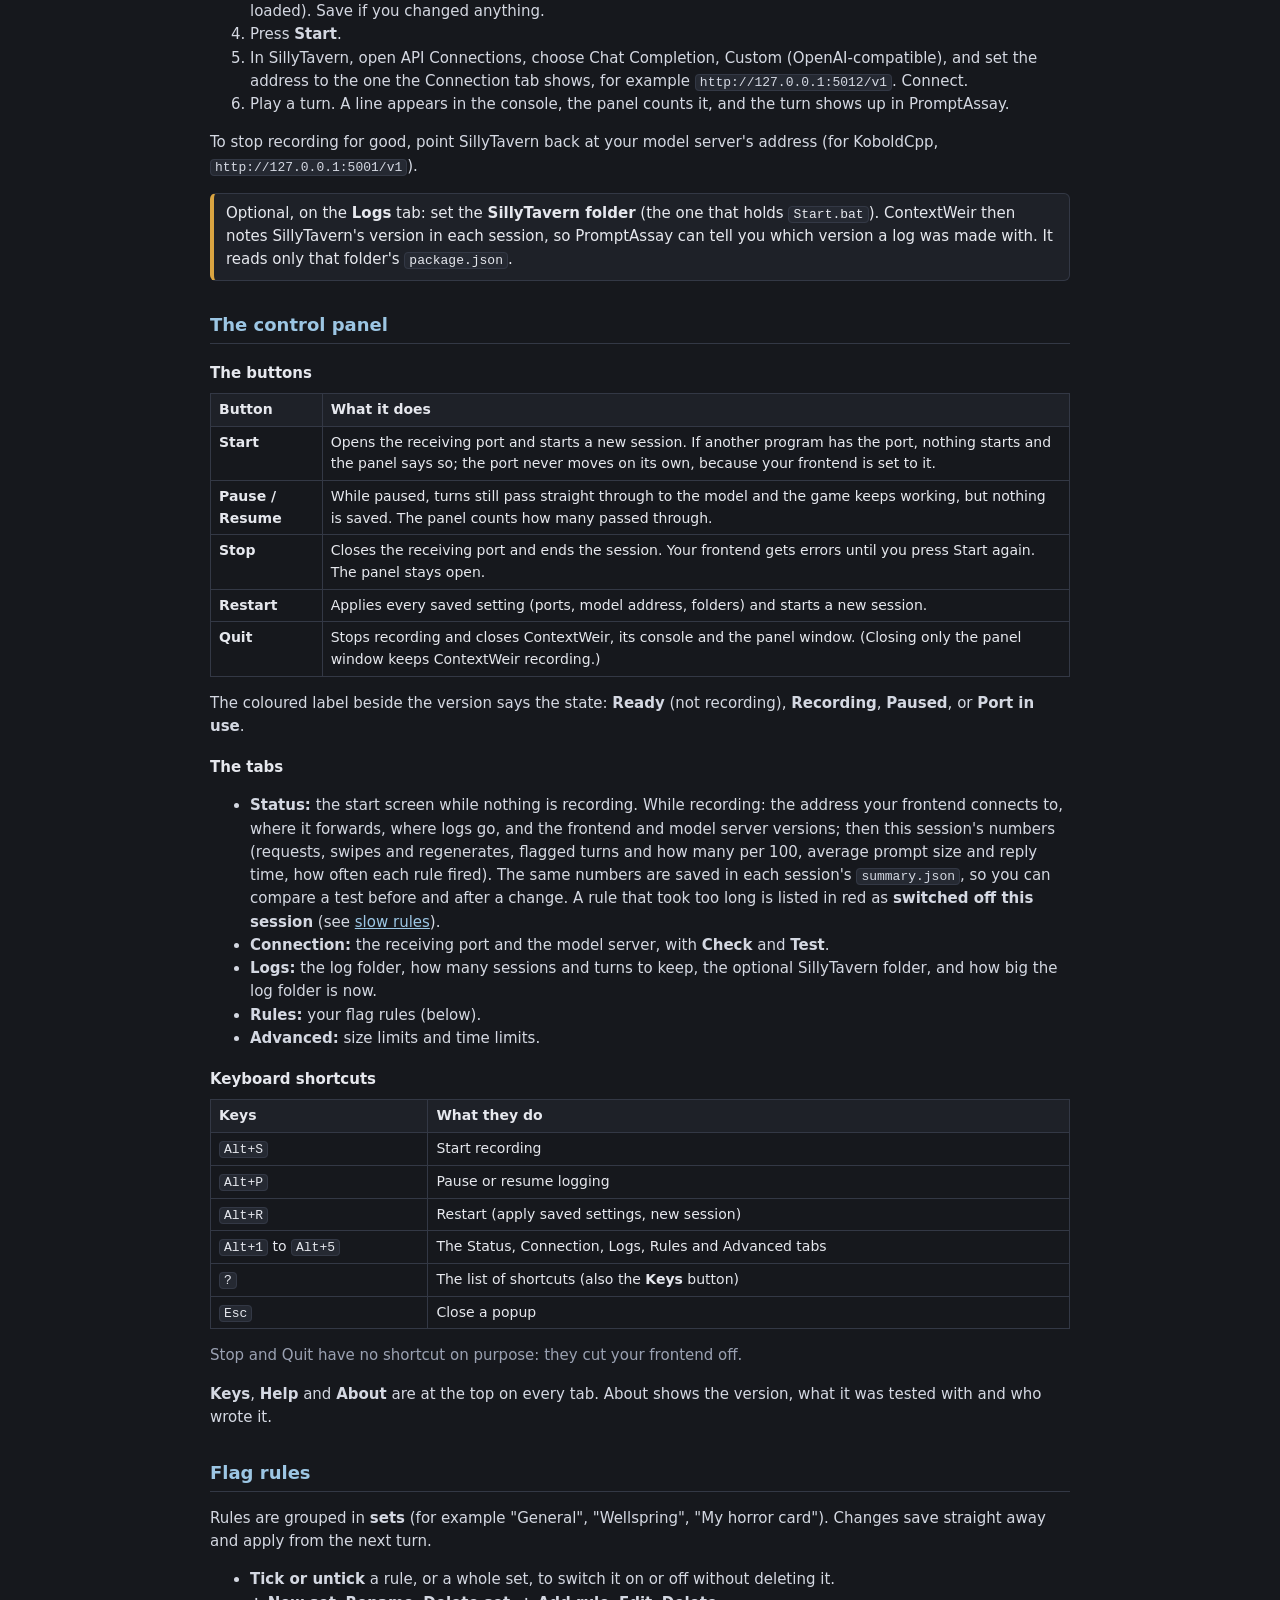
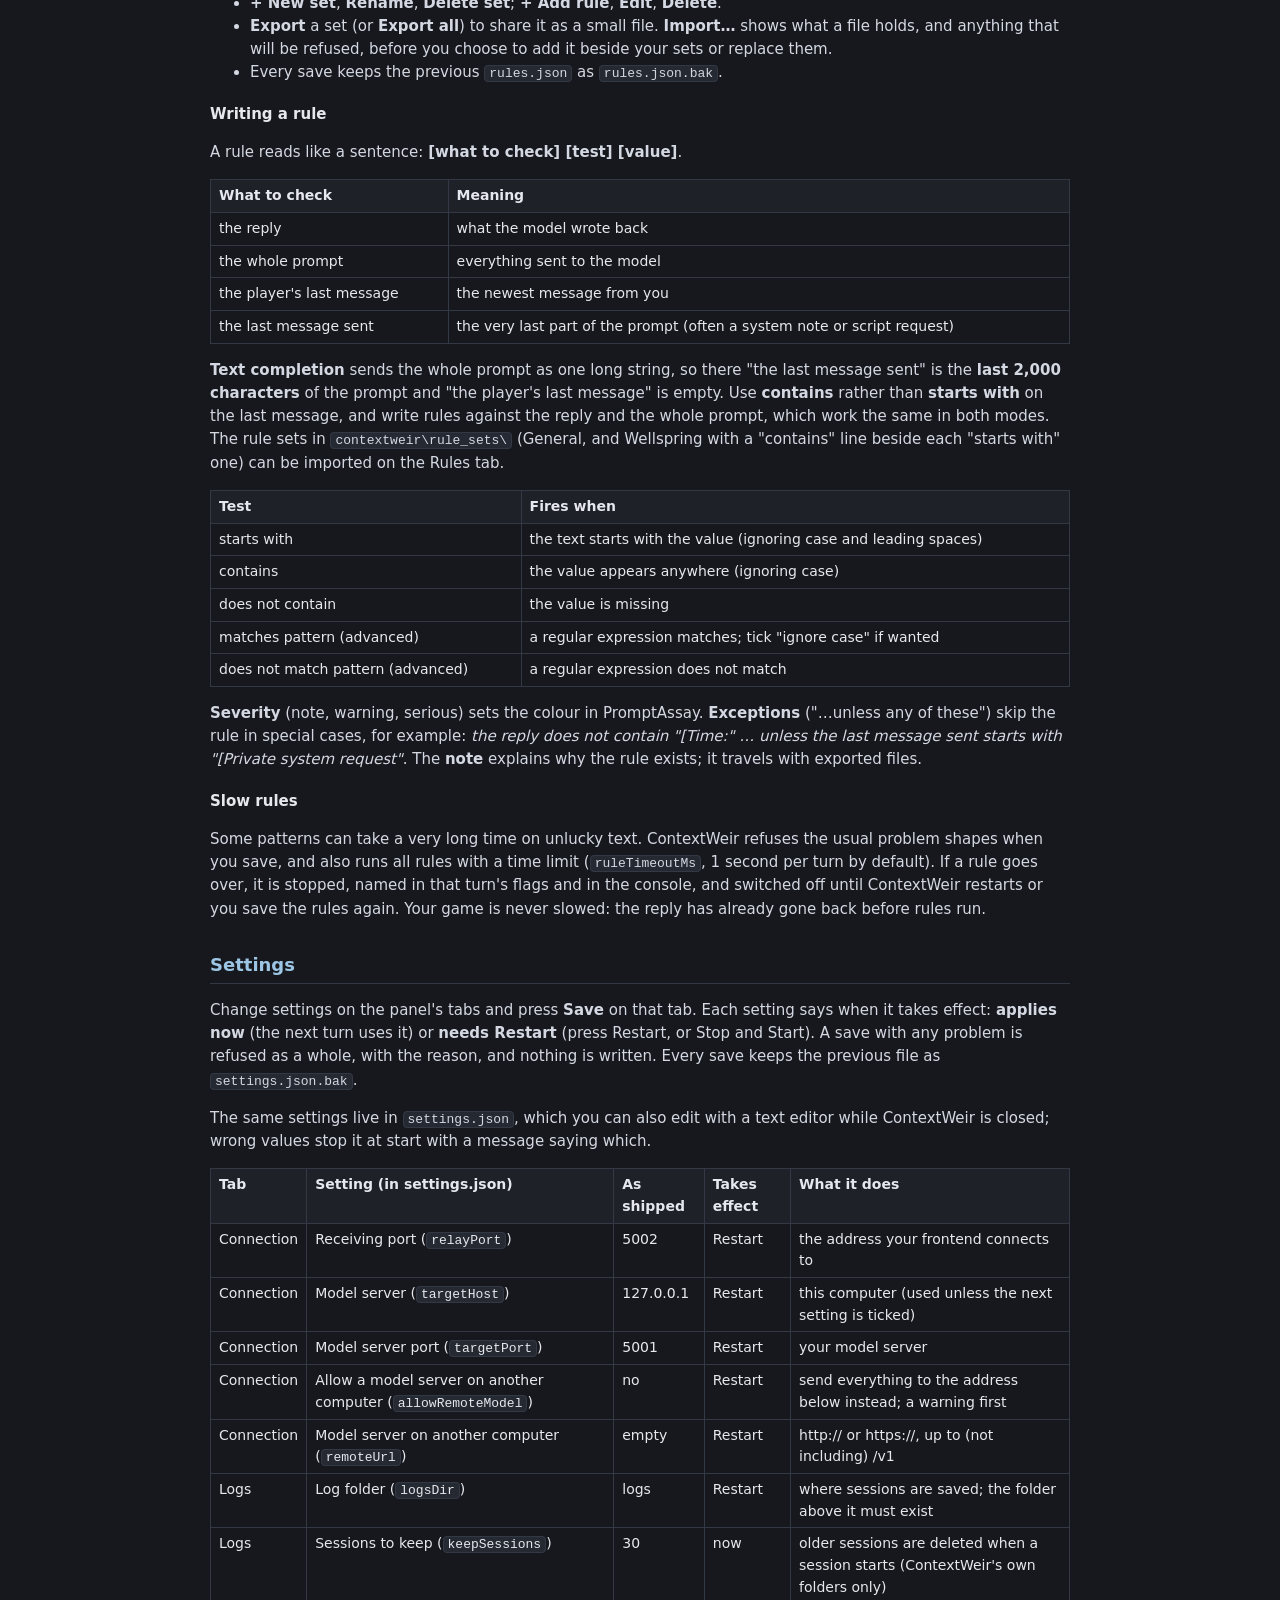
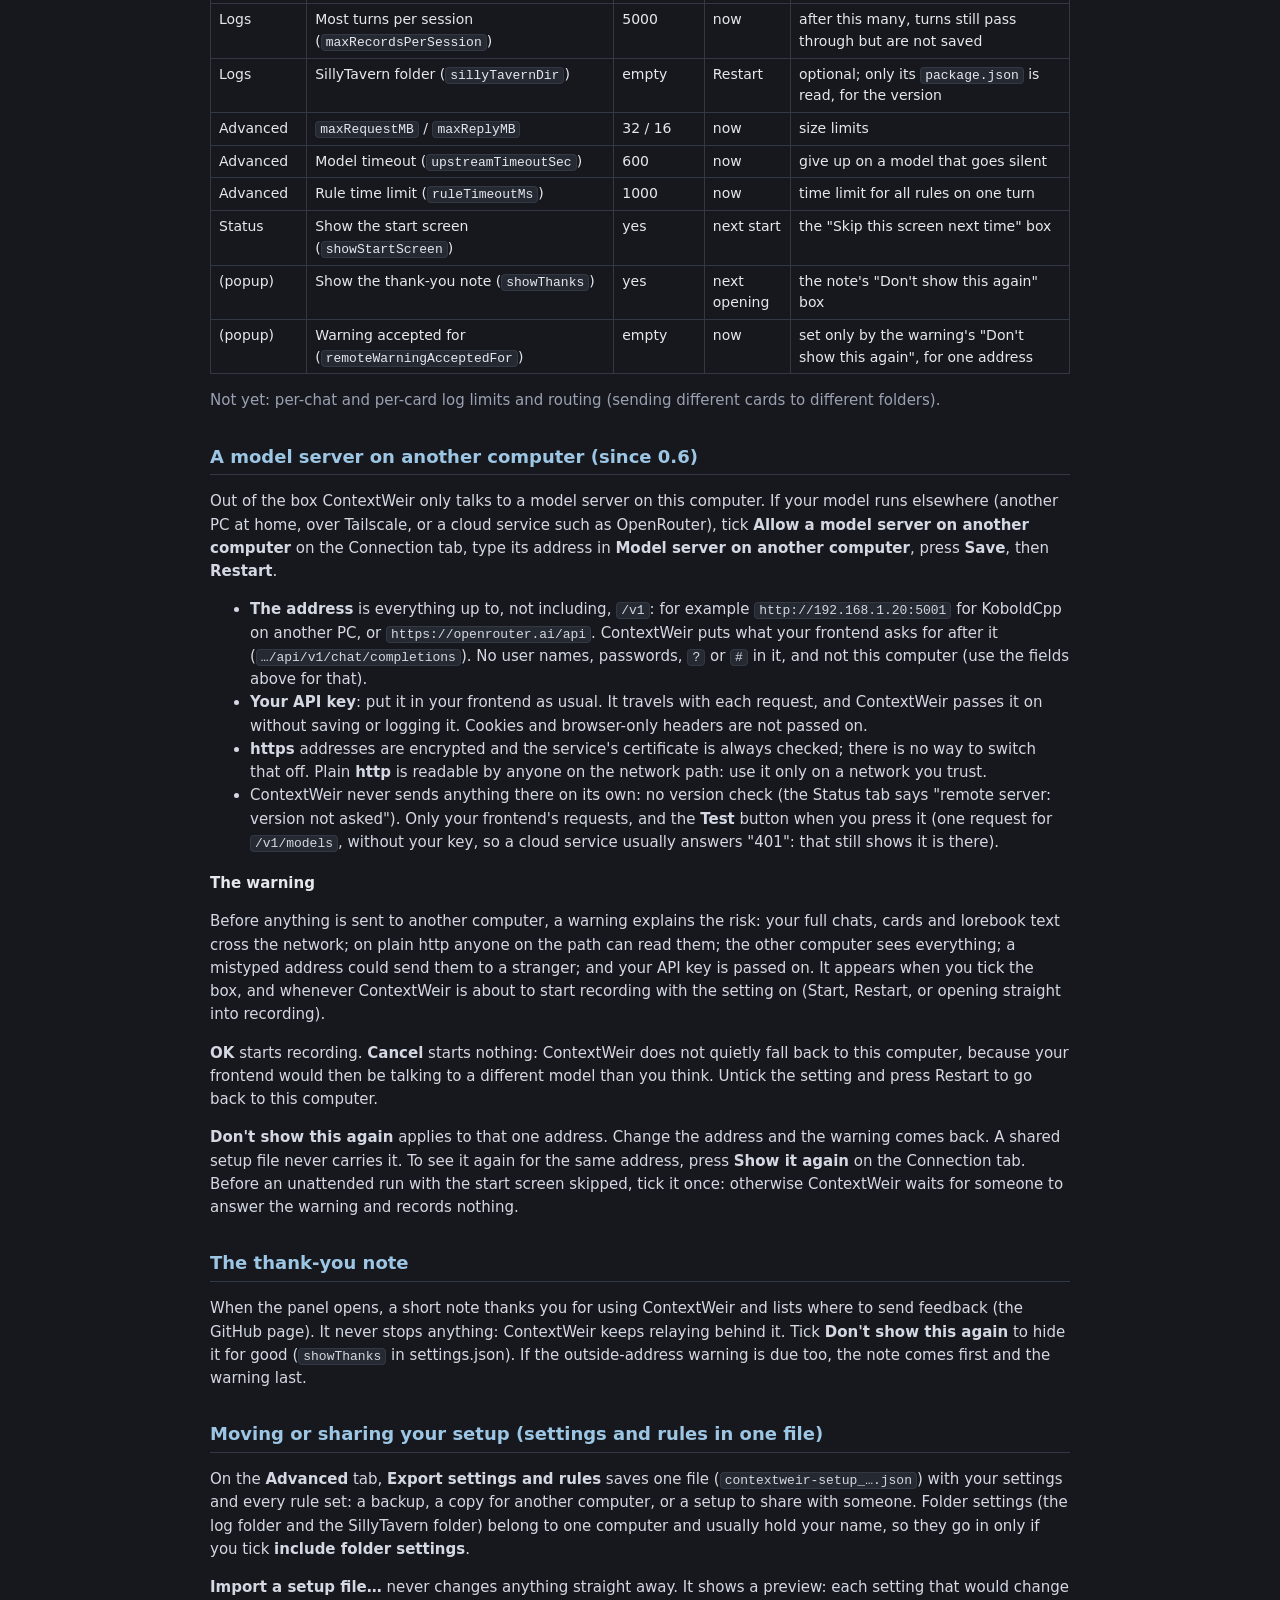
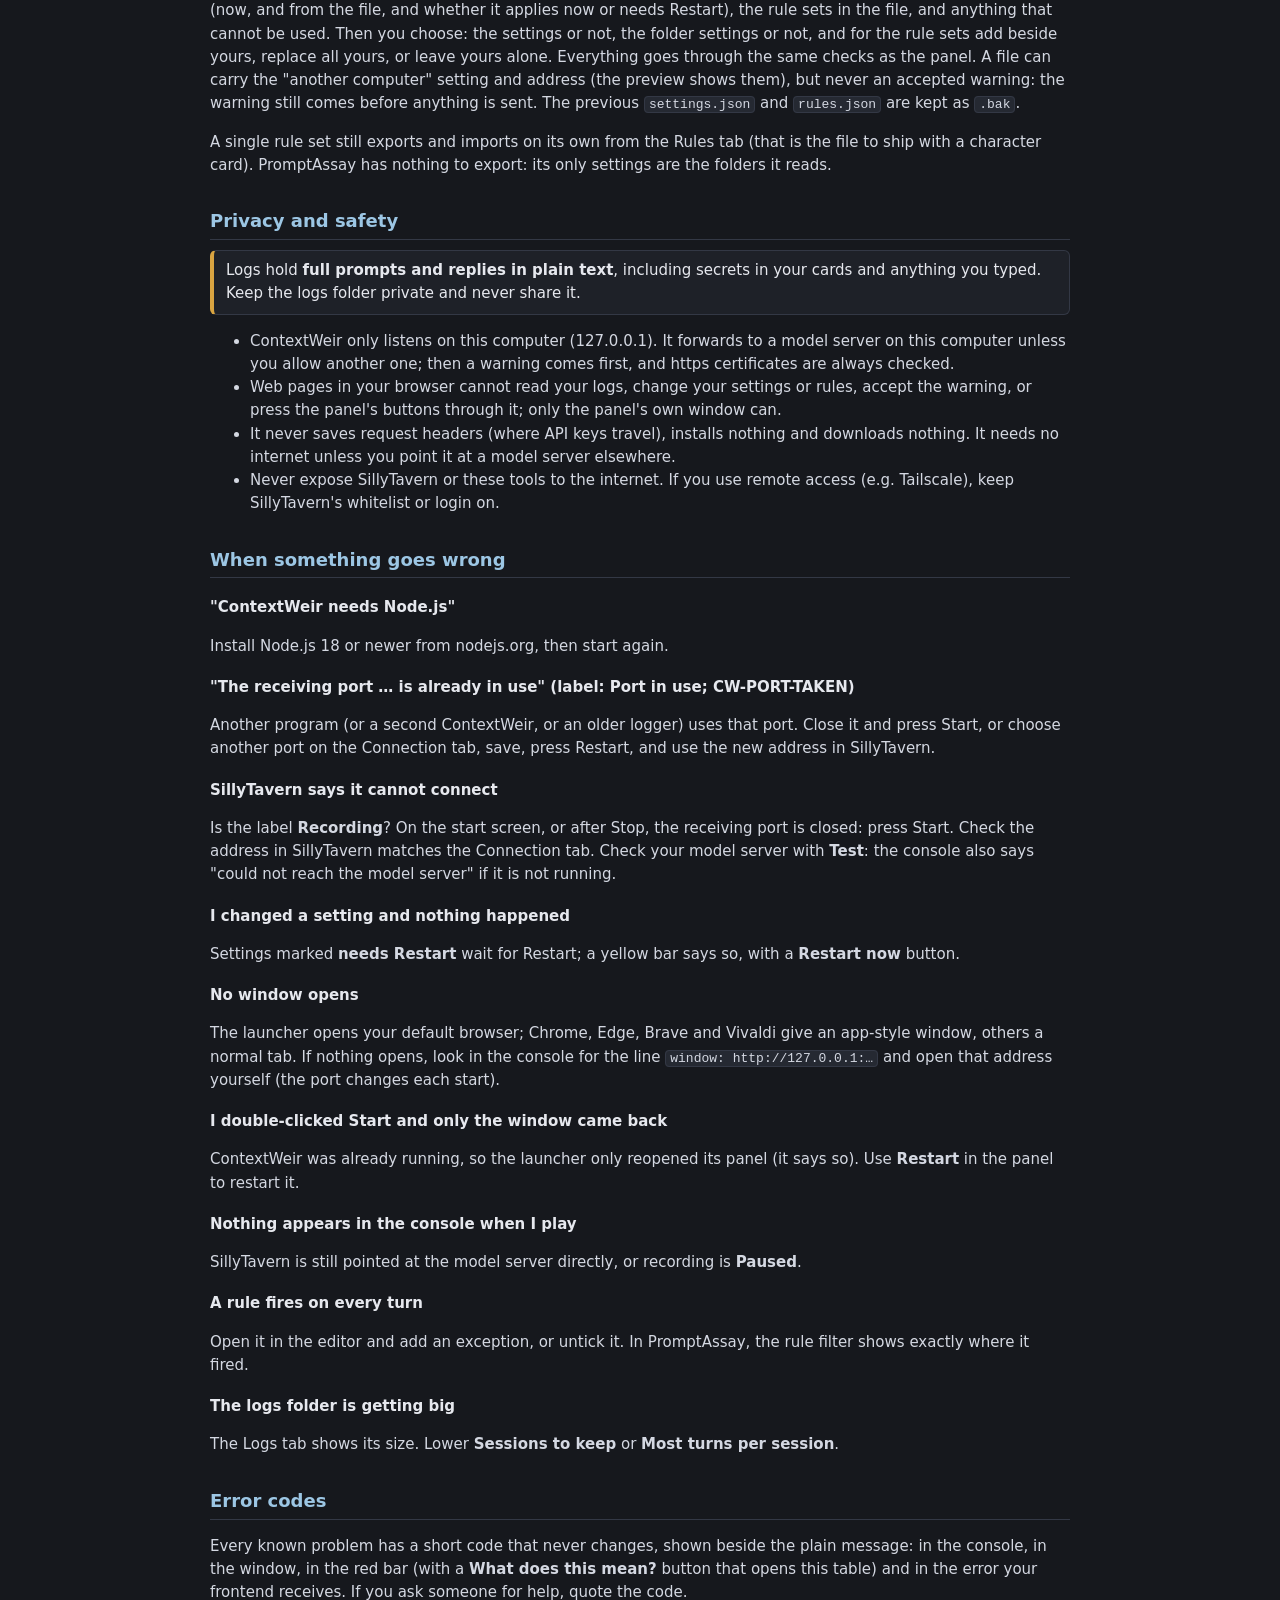
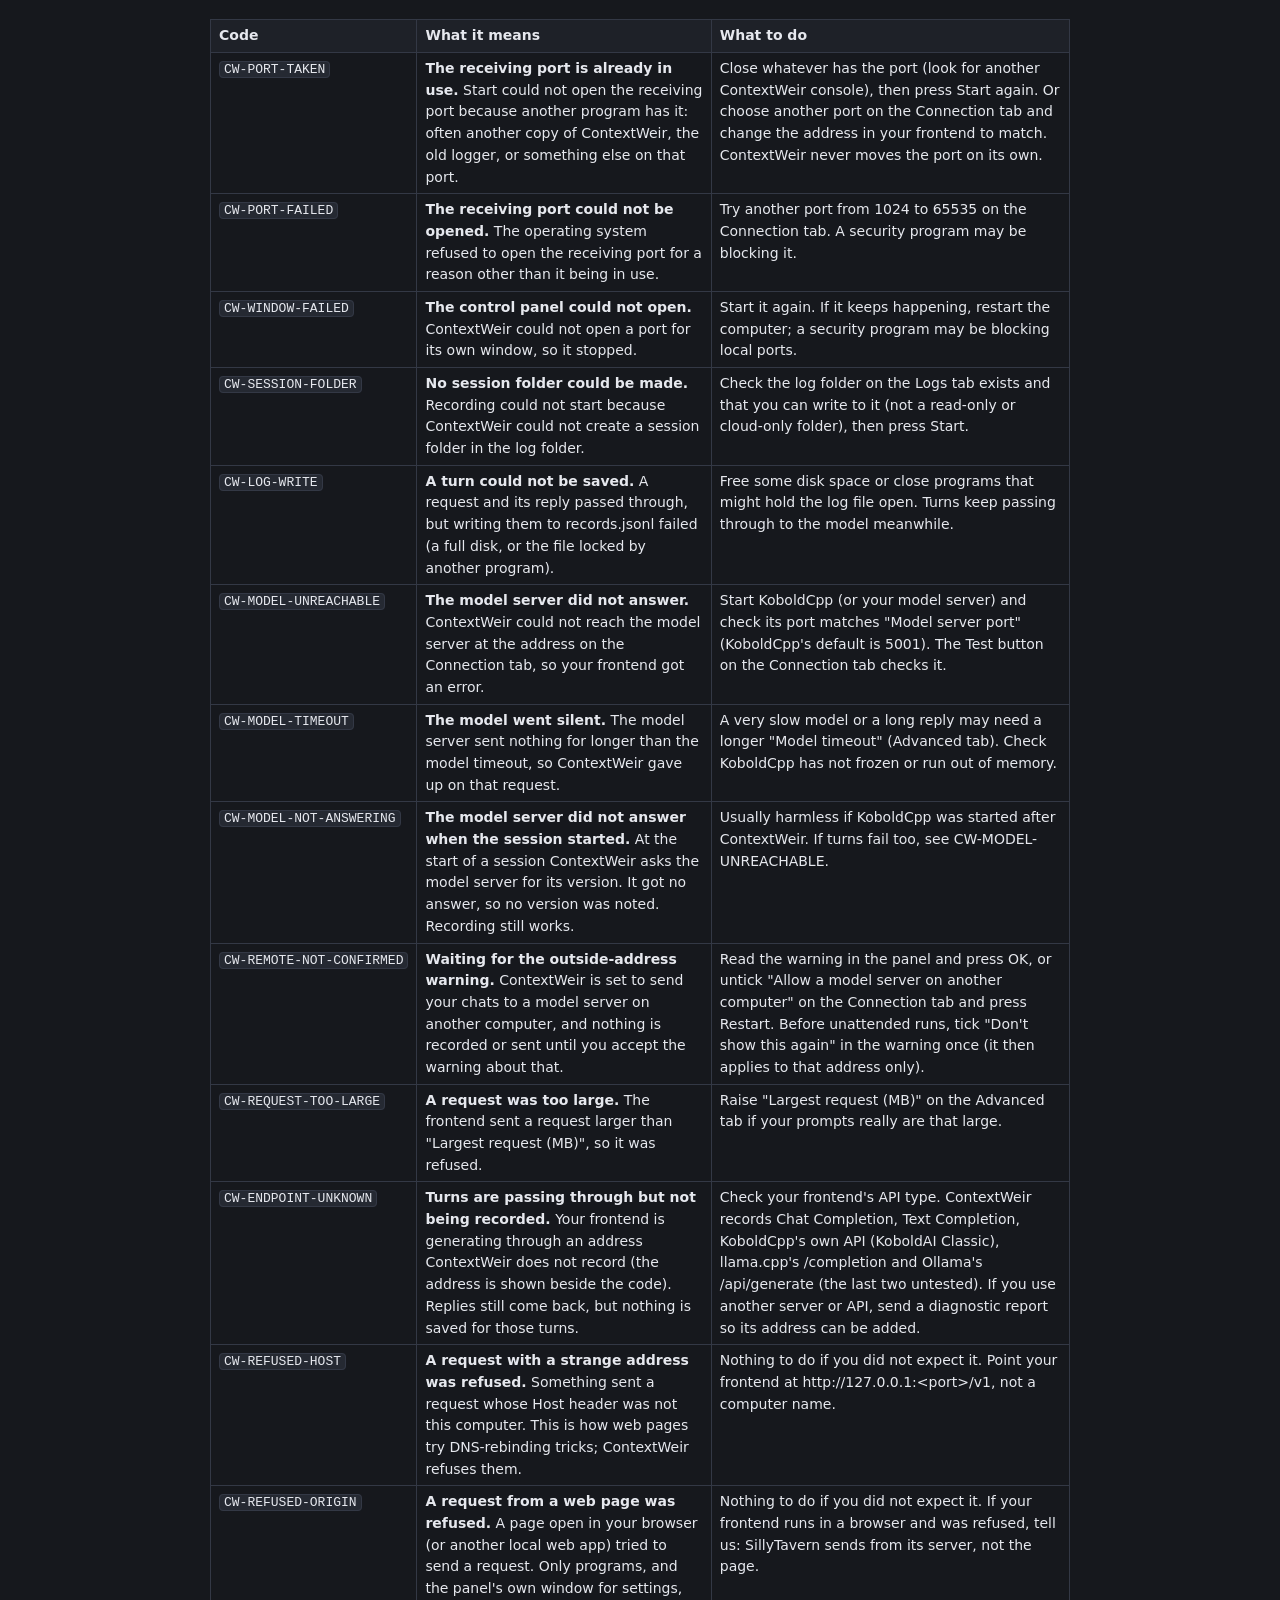
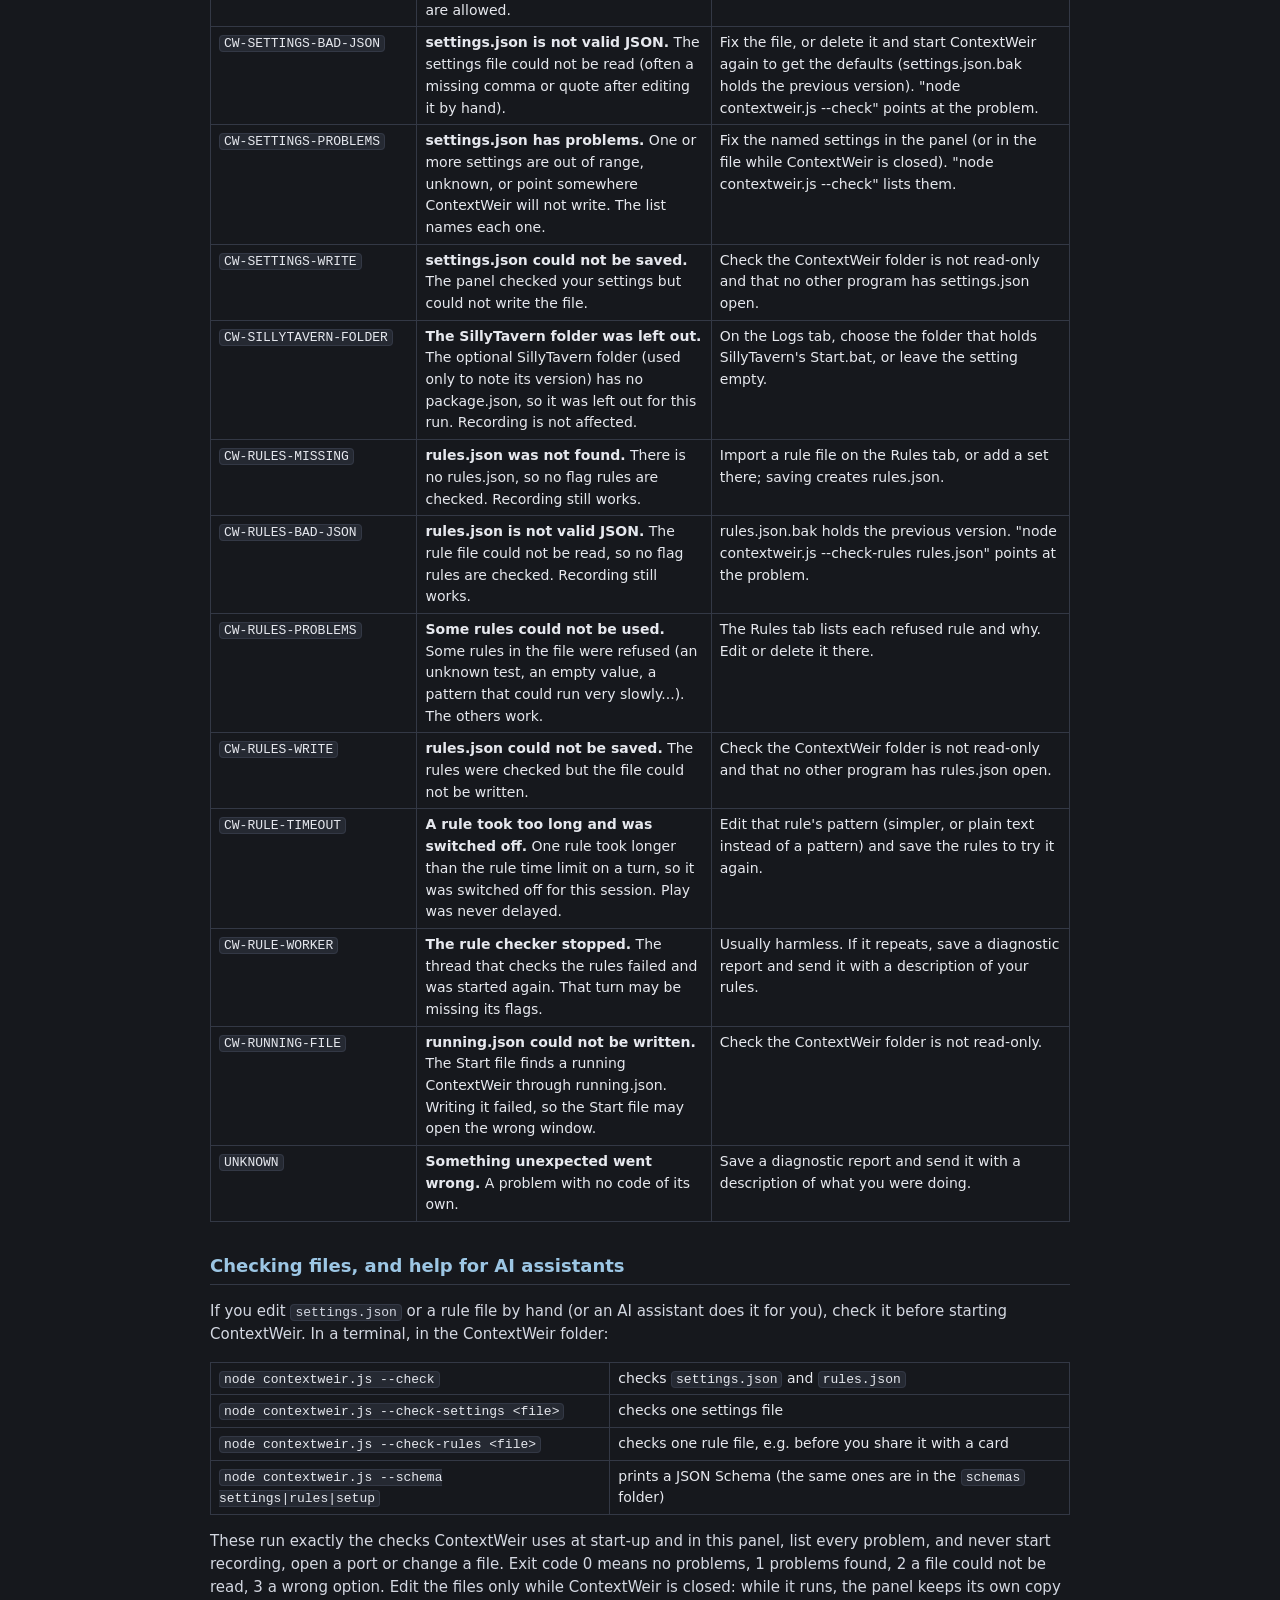
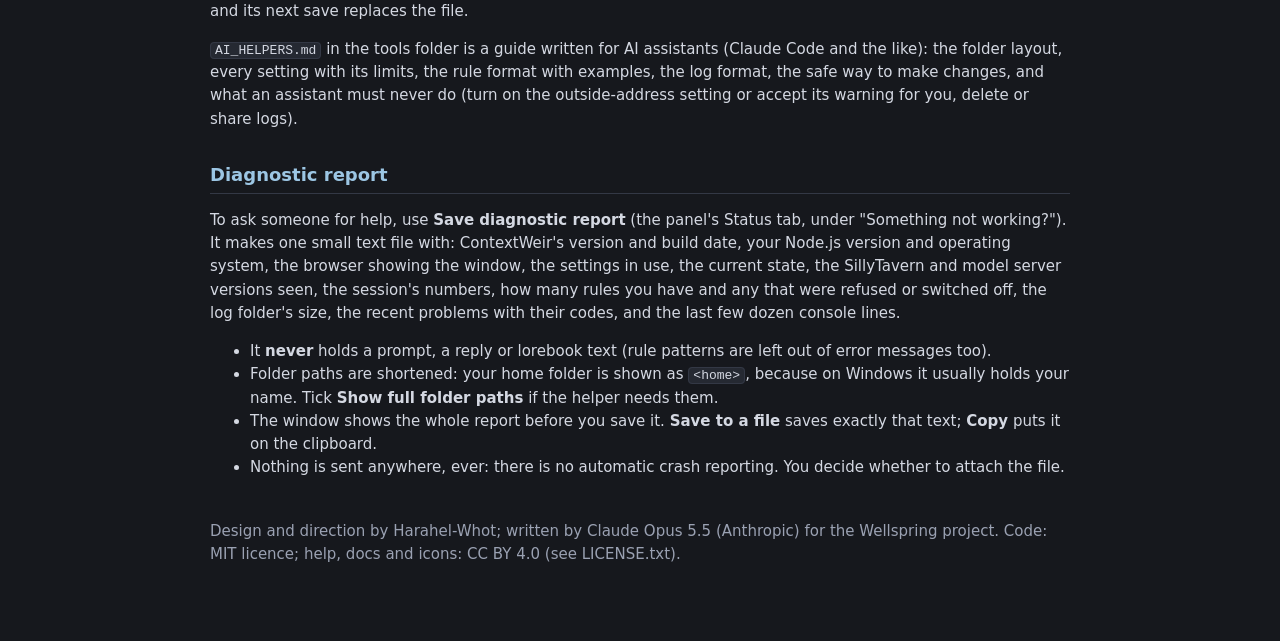
==== commit 39209310: "Docs: the receiving port on a fresh install is 5002 Co-Authored-By: Claude Opus 5.5 <noreply@anthrop" ====
--- a/contextweir/help.html
+++ b/contextweir/help.html
@@ -132,7 +132,7 @@
 <p>The same settings live in <code>settings.json</code>, which you can also edit with a text editor while ContextWeir is closed; wrong values stop it at start with a message saying which.</p>
 <table>
   <tr><th>Tab</th><th>Setting (in settings.json)</th><th>As shipped</th><th>Takes effect</th><th>What it does</th></tr>
-  <tr><td>Connection</td><td>Receiving port (<code>relayPort</code>)</td><td>5012</td><td>Restart</td><td>the address your frontend connects to</td></tr>
+  <tr><td>Connection</td><td>Receiving port (<code>relayPort</code>)</td><td>5002</td><td>Restart</td><td>the address your frontend connects to</td></tr>
   <tr><td>Connection</td><td>Model server (<code>targetHost</code>)</td><td>127.0.0.1</td><td>Restart</td><td>this computer (used unless the next setting is ticked)</td></tr>
   <tr><td>Connection</td><td>Model server port (<code>targetPort</code>)</td><td>5001</td><td>Restart</td><td>your model server</td></tr>
   <tr><td>Connection</td><td>Allow a model server on another computer (<code>allowRemoteModel</code>)</td><td>no</td><td>Restart</td><td>send everything to the address below instead; a warning first</td></tr>
